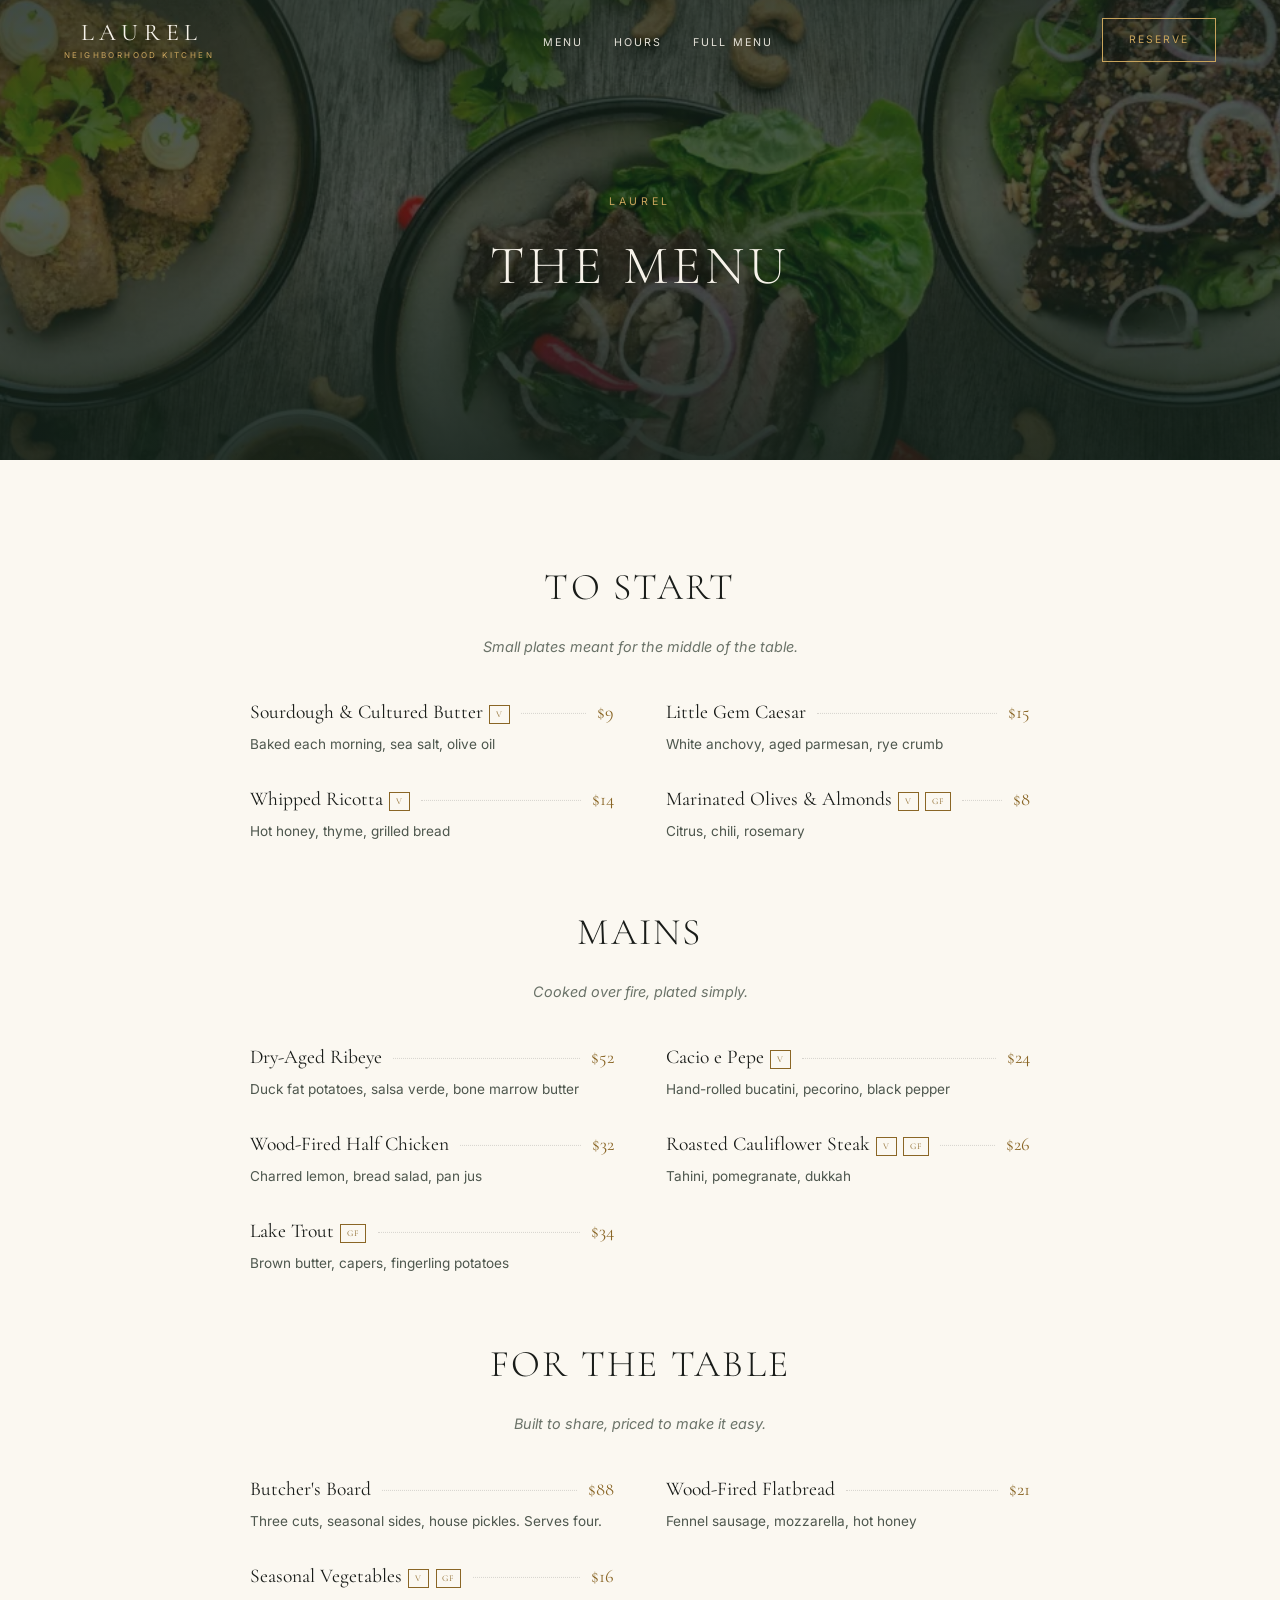
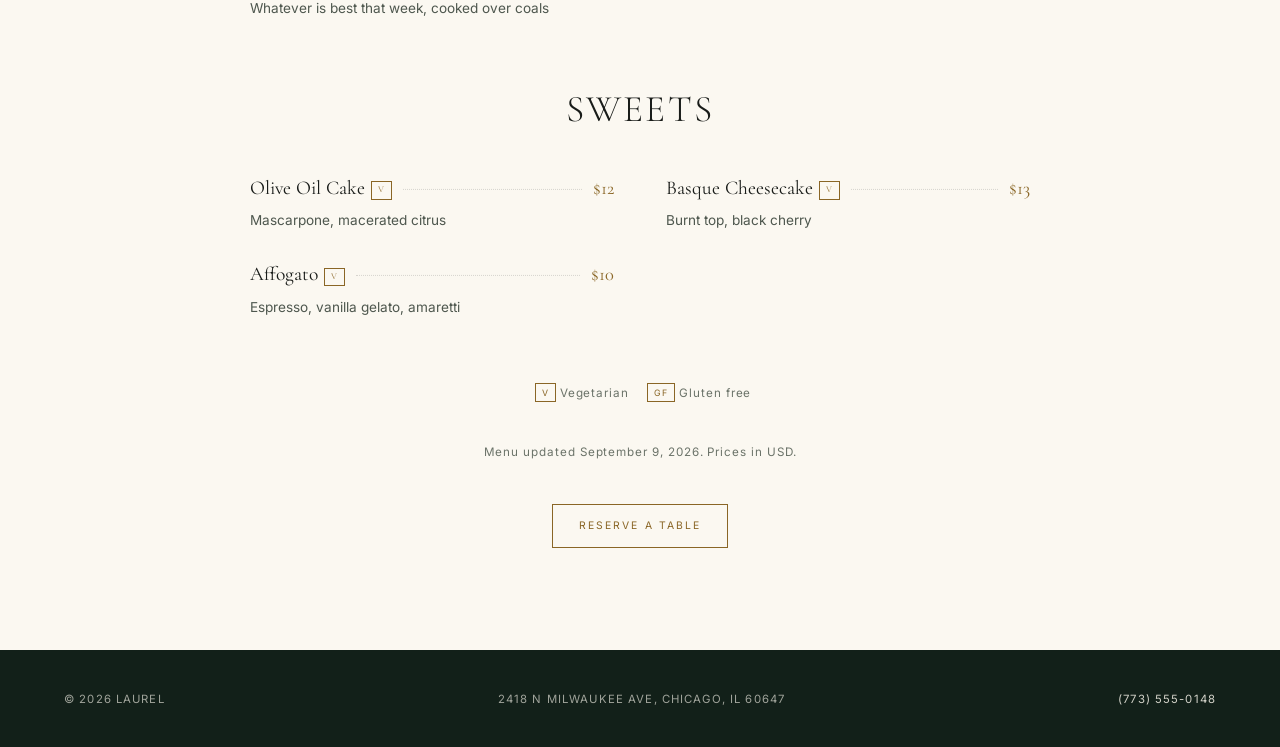
==== menu.html @ 7ed9a6ec "Laurel: restaurant site with an owner-editable menu The menu lives in data/menu.json. The owner edit" ====
<!DOCTYPE html>
<html lang="en">
<head>
<meta charset="utf-8">
<meta name="viewport" content="width=device-width,initial-scale=1">
<title>Menu | Laurel, Chicago</title>
<meta name="description" content="The current menu at Laurel, a neighborhood kitchen in Chicago.">
<link rel="preconnect" href="https://fonts.googleapis.com">
<link rel="preconnect" href="https://fonts.gstatic.com" crossorigin>
<link href="https://fonts.googleapis.com/css2?family=Cormorant+Garamond:wght@300;400;500&family=Inter:wght@300;400;500&display=swap" rel="stylesheet">
<link rel="stylesheet" href="assets/css/styles.css">
</head>
<body>
<a class="skip" href="#main">Skip to content</a>
<nav class="nav" id="nav" aria-label="Primary"><div class="shell">
  <a class="logo" href="index.html"><span class="m">Laurel</span><span class="s">Neighborhood Kitchen</span></a>
  <ul>
    <li><a href="index.html#menu">Menu</a></li>
    <li><a href="index.html#reserve">Hours</a></li>
    <li><a href="menu.html">Full menu</a></li>
  </ul>
  <a class="btn" href="tel:7735550148">Reserve</a>
</div></nav>

<header class="hero" style="min-height:min(52vh,460px)">
  <img src="assets/img/dish-plates.webp" alt="" width="1000" height="667">
  <div class="inner" style="padding-bottom:3.5rem">
    <p class="eyebrow">Laurel</p>
    <h1>The menu</h1>
  </div>
</header>

<main id="main" class="section">
  <div class="narrow">
    
    <section class="menu-section rv">
      <div class="mhead">
        <h2>To Start</h2>
        <p>Small plates meant for the middle of the table.</p>
      </div>
      <ul class="menu-list">
        <li>
          <div class="row"><span class="nm">Sourdough &amp; Cultured Butter<span class="tag">v</span></span><span class="dot"></span><span class="pr">$9</span></div>
          <p class="de">Baked each morning, sea salt, olive oil</p>
        </li>
        <li>
          <div class="row"><span class="nm">Little Gem Caesar</span><span class="dot"></span><span class="pr">$15</span></div>
          <p class="de">White anchovy, aged parmesan, rye crumb</p>
        </li>
        <li>
          <div class="row"><span class="nm">Whipped Ricotta<span class="tag">v</span></span><span class="dot"></span><span class="pr">$14</span></div>
          <p class="de">Hot honey, thyme, grilled bread</p>
        </li>
        <li>
          <div class="row"><span class="nm">Marinated Olives &amp; Almonds<span class="tag">v</span><span class="tag">gf</span></span><span class="dot"></span><span class="pr">$8</span></div>
          <p class="de">Citrus, chili, rosemary</p>
        </li>
      </ul>
    </section>
    <section class="menu-section rv">
      <div class="mhead">
        <h2>Mains</h2>
        <p>Cooked over fire, plated simply.</p>
      </div>
      <ul class="menu-list">
        <li>
          <div class="row"><span class="nm">Dry-Aged Ribeye</span><span class="dot"></span><span class="pr">$52</span></div>
          <p class="de">Duck fat potatoes, salsa verde, bone marrow butter</p>
        </li>
        <li>
          <div class="row"><span class="nm">Cacio e Pepe<span class="tag">v</span></span><span class="dot"></span><span class="pr">$24</span></div>
          <p class="de">Hand-rolled bucatini, pecorino, black pepper</p>
        </li>
        <li>
          <div class="row"><span class="nm">Wood-Fired Half Chicken</span><span class="dot"></span><span class="pr">$32</span></div>
          <p class="de">Charred lemon, bread salad, pan jus</p>
        </li>
        <li>
          <div class="row"><span class="nm">Roasted Cauliflower Steak<span class="tag">v</span><span class="tag">gf</span></span><span class="dot"></span><span class="pr">$26</span></div>
          <p class="de">Tahini, pomegranate, dukkah</p>
        </li>
        <li>
          <div class="row"><span class="nm">Lake Trout<span class="tag">gf</span></span><span class="dot"></span><span class="pr">$34</span></div>
          <p class="de">Brown butter, capers, fingerling potatoes</p>
        </li>
      </ul>
    </section>
    <section class="menu-section rv">
      <div class="mhead">
        <h2>For the Table</h2>
        <p>Built to share, priced to make it easy.</p>
      </div>
      <ul class="menu-list">
        <li>
          <div class="row"><span class="nm">Butcher's Board</span><span class="dot"></span><span class="pr">$88</span></div>
          <p class="de">Three cuts, seasonal sides, house pickles. Serves four.</p>
        </li>
        <li>
          <div class="row"><span class="nm">Wood-Fired Flatbread</span><span class="dot"></span><span class="pr">$21</span></div>
          <p class="de">Fennel sausage, mozzarella, hot honey</p>
        </li>
        <li>
          <div class="row"><span class="nm">Seasonal Vegetables<span class="tag">v</span><span class="tag">gf</span></span><span class="dot"></span><span class="pr">$16</span></div>
          <p class="de">Whatever is best that week, cooked over coals</p>
        </li>
      </ul>
    </section>
    <section class="menu-section rv">
      <div class="mhead">
        <h2>Sweets</h2>
        
      </div>
      <ul class="menu-list">
        <li>
          <div class="row"><span class="nm">Olive Oil Cake<span class="tag">v</span></span><span class="dot"></span><span class="pr">$12</span></div>
          <p class="de">Mascarpone, macerated citrus</p>
        </li>
        <li>
          <div class="row"><span class="nm">Basque Cheesecake<span class="tag">v</span></span><span class="dot"></span><span class="pr">$13</span></div>
          <p class="de">Burnt top, black cherry</p>
        </li>
        <li>
          <div class="row"><span class="nm">Affogato<span class="tag">v</span></span><span class="dot"></span><span class="pr">$10</span></div>
          <p class="de">Espresso, vanilla gelato, amaretti</p>
        </li>
      </ul>
    </section>
    <p class="legend rv"><span class="tag">v</span> Vegetarian &nbsp; <span class="tag">gf</span> Gluten free</p>
    <p class="legend rv" style="margin-top:2.4rem">Menu updated September 9, 2026. Prices in USD.</p>
    <div class="center" style="margin-top:2.6rem">
      <a class="btn onlight rv" href="index.html#reserve">Reserve a table</a>
    </div>
  </div>
</main>
<footer><div class="shell">
  <span>&copy; 2026 Laurel</span>
  <span>2418 N Milwaukee Ave, Chicago, IL 60647</span>
  <span><a href="tel:7735550148">(773) 555-0148</a></span>
</div></footer>
<script>
var nav=document.getElementById('nav');
addEventListener('scroll',function(){nav.classList.toggle('solid',scrollY>40)},{passive:true});
nav.classList.toggle('solid',scrollY>40);
if('IntersectionObserver' in window && !matchMedia('(prefers-reduced-motion: reduce)').matches){
  var io=new IntersectionObserver(function(es){es.forEach(function(e){
    if(e.isIntersecting){e.target.classList.add('in');io.unobserve(e.target)}})},
    {rootMargin:'0px 0px -8% 0px',threshold:.05});
  document.querySelectorAll('.rv').forEach(function(el){io.observe(el)});
}else{document.querySelectorAll('.rv').forEach(function(el){el.classList.add('in')})}
</script>
</body>
</html>
---- assets/css/styles.css ----
/* ============================================================
   Laurel — neighborhood kitchen
   ============================================================ */
:root{
  --forest:#1C3529;--forest-2:#274536;--forest-deep:#122019;
  --cream:#F7F3EA;--cream-2:#FFFDF8;--paper:#FBF8F1;
  --ink:#191C19;--soft:#4E574E;--faint:#6B7369;
  --brass:#8A6626;--brass-lt:#C9A45C;
  --line:rgba(25,28,25,.16);--line-lt:rgba(247,243,234,.22);
  --f-d:'Cormorant Garamond',Georgia,serif;
  --f-b:'Inter',-apple-system,BlinkMacSystemFont,'Segoe UI',sans-serif;
  --shell:min(1180px,90vw);--narrow:min(780px,90vw);--e:cubic-bezier(.22,.61,.36,1);
}
*,*::before,*::after{box-sizing:border-box}
html{scroll-behavior:smooth;-webkit-text-size-adjust:100%}
@media (prefers-reduced-motion:reduce){html{scroll-behavior:auto}
  *,*::before,*::after{animation:none!important;transition:none!important}}
body{margin:0;background:var(--paper);color:var(--ink);font-family:var(--f-b);
  font-size:clamp(.95rem,.92rem + .15vw,1.02rem);line-height:1.78;-webkit-font-smoothing:antialiased;overflow-x:hidden}
img{max-width:100%;display:block}
a{color:inherit;text-decoration:none}
:focus-visible{outline:2.5px solid var(--brass);outline-offset:3px;border-radius:2px}
.shell{width:var(--shell);margin-inline:auto}
.narrow{width:var(--narrow);margin-inline:auto}
.skip{position:absolute;left:-9999px}
.skip:focus{left:1rem;top:1rem;z-index:400;background:var(--forest);color:var(--cream);padding:.7rem 1.1rem}
.eyebrow{font-size:.66rem;letter-spacing:.34em;text-transform:uppercase;color:var(--brass);margin:0 0 1.2rem}

/* ---------- nav ---------- */
.nav{position:fixed;top:0;left:0;right:0;z-index:200;padding:1.15rem 0;
  transition:background .45s var(--e),padding .45s var(--e),box-shadow .45s}
.nav .shell{display:flex;align-items:center;justify-content:space-between;gap:1rem}
.nav.solid{background:var(--forest);box-shadow:0 1px 0 var(--line-lt);padding:.7rem 0}
.logo{display:flex;flex-direction:column;align-items:center;line-height:1;color:var(--cream)}
.logo .m{font-family:var(--f-d);font-size:1.5rem;letter-spacing:.24em;text-transform:uppercase;padding-left:.24em}
.logo .s{font-size:.5rem;letter-spacing:.3em;text-transform:uppercase;color:var(--brass-lt);margin-top:.34rem}
.nav ul{display:flex;gap:1.9rem;list-style:none;margin:0;padding:0;align-items:center}
.nav ul a{font-size:.67rem;letter-spacing:.2em;text-transform:uppercase;color:var(--cream);opacity:.9;position:relative;padding-bottom:3px}
.nav ul a::after{content:'';position:absolute;left:0;bottom:0;width:100%;height:1px;background:var(--brass-lt);
  transform:scaleX(0);transform-origin:right;transition:transform .45s var(--e)}
.nav ul a:hover{opacity:1}
.nav ul a:hover::after{transform:scaleX(1);transform-origin:left}
.btn{display:inline-block;padding:.72rem 1.6rem;font-family:var(--f-b);font-size:.65rem;letter-spacing:.2em;
  text-transform:uppercase;border:1px solid var(--brass-lt);color:var(--brass-lt);transition:all .35s var(--e)}
.btn:hover{background:var(--brass-lt);color:var(--forest-deep)}
.btn.fill{background:var(--brass-lt);color:var(--forest-deep)}
.btn.fill:hover{background:var(--cream);border-color:var(--cream)}
.btn.onlight{border-color:var(--brass);color:var(--brass)}
.btn.onlight:hover{background:var(--brass);color:var(--cream-2)}

/* ---------- hero ---------- */
.hero{position:relative;min-height:min(94vh,880px);display:grid;place-items:center;text-align:center;
  color:var(--cream);overflow:hidden;background:var(--forest-deep)}
.hero>img{position:absolute;inset:0;width:100%;height:100%;object-fit:cover;
  transform:scale(1.06);animation:drift 28s ease-in-out infinite alternate}
@keyframes drift{to{transform:scale(1.14)}}
.hero::after{content:'';position:absolute;inset:0;
  background:linear-gradient(180deg,rgba(18,32,25,.78),rgba(18,32,25,.68) 45%,rgba(18,32,25,.9))}
.hero .inner{position:relative;z-index:2;padding:8rem 1.5rem 5rem;max-width:900px;
  text-shadow:0 1px 18px rgba(10,18,14,.5)}
.hero .eyebrow{color:var(--brass-lt)}
.hero h1{font-family:var(--f-d);font-weight:300;letter-spacing:.075em;text-transform:uppercase;
  font-size:clamp(1.85rem,4.4vw,3.4rem);line-height:1.32;margin:0 0 2.3rem}
.scroll-cue{position:absolute;bottom:2rem;left:50%;transform:translateX(-50%);z-index:2;
  font-size:.56rem;letter-spacing:.3em;text-transform:uppercase;color:var(--cream);opacity:.7}
.scroll-cue::after{content:'';display:block;width:1px;height:34px;background:var(--brass-lt);margin:.6rem auto 0;
  transform-origin:top;animation:cue 2.4s ease-in-out infinite}
@keyframes cue{0%,100%{transform:scaleY(.3);opacity:.35}50%{transform:scaleY(1);opacity:1}}

/* ---------- sections ---------- */
.section{padding:clamp(3.6rem,8vw,6.5rem) 0}
.section.tight{padding:clamp(2.6rem,5vw,4.2rem) 0}
.forest{background:var(--forest);color:var(--cream)}
.forest .eyebrow{color:var(--brass-lt)}
.forest h2,.forest h3,.forest .nm{color:var(--cream)}
.forest p,.forest .de{color:rgba(247,243,234,.8)}
.forest .pr{color:var(--brass-lt)}
h2{font-family:var(--f-d);font-weight:300;letter-spacing:.06em;text-transform:uppercase;
  font-size:clamp(1.5rem,3.3vw,2.35rem);line-height:1.36;margin:0 0 1.3rem}
h3{font-family:var(--f-d);font-weight:400;letter-spacing:.03em;font-size:1.4rem;margin:0 0 .6rem}
.lede{color:var(--soft);font-size:1.01rem}
.center{text-align:center}
.center .lede{margin-inline:auto}

/* ---------- split ---------- */
.split{display:grid;gap:clamp(2rem,5vw,4rem);grid-template-columns:1fr;align-items:center}
@media(min-width:900px){.split{grid-template-columns:1fr 1fr}.split.flip .txt{order:2}}
.split .im{overflow:hidden;aspect-ratio:4/3.4}
.split .im img{width:100%;height:100%;object-fit:cover;transition:transform 1.4s var(--e)}
.split .im:hover img{transform:scale(1.05)}
.split .txt p{color:var(--soft);margin:0 0 1.6rem;max-width:52ch}
.forest .split .txt p{color:rgba(247,243,234,.8)}

/* ---------- dishes ---------- */
.dishes{display:grid;gap:clamp(1.3rem,2.6vw,2rem);grid-template-columns:repeat(auto-fit,minmax(235px,1fr))}
.dish .im{overflow:hidden;margin-bottom:1rem;background:var(--cream);aspect-ratio:1/1}
.dish .im img{width:100%;height:100%;object-fit:cover;transition:transform 1.3s var(--e)}
.dish:hover .im img{transform:scale(1.06)}
.row{display:flex;align-items:baseline;gap:.7rem}
.dish .row h3{font-size:1.15rem;margin:0;flex:none;max-width:76%}
.dot{flex:1;border-bottom:1px dotted var(--line);transform:translateY(-.25em)}
.forest .dot{border-bottom-color:var(--line-lt)}
.pr{font-family:var(--f-d);font-size:1.15rem;color:var(--brass);flex:none}
.dish p{margin:.35rem 0 0;font-size:.85rem;color:var(--soft)}

/* ---------- menu ---------- */
.menu-section{margin-bottom:clamp(2.8rem,5vw,4.2rem)}
.menu-section .mhead{text-align:center;margin-bottom:2.2rem}
.menu-section .mhead p{color:var(--faint);font-size:.9rem;margin:.4rem 0 0;font-style:italic}
.menu-list{list-style:none;margin:0;padding:0;display:grid;gap:1.5rem}
@media(min-width:820px){.menu-list{grid-template-columns:1fr 1fr;gap:1.6rem 3.2rem}}
.menu-list li{display:grid;gap:.15rem}
.nm{font-family:var(--f-d);font-size:1.22rem;font-weight:400}
.de{font-size:.85rem;color:var(--soft);margin:0}
.tag{display:inline-block;font-size:.55rem;letter-spacing:.14em;text-transform:uppercase;color:var(--brass);
  border:1px solid currentColor;padding:.04rem .36rem;margin-left:.4rem;vertical-align:.14em}
.forest .tag{color:var(--brass-lt)}
.legend{text-align:center;font-size:.73rem;color:var(--faint);letter-spacing:.08em}

/* ---------- gallery ---------- */
.gallery{display:grid;gap:.5rem;grid-template-columns:repeat(auto-fit,minmax(215px,1fr))}
.gallery a{overflow:hidden;display:block;background:var(--forest-deep);aspect-ratio:1/1}
.gallery img{width:100%;height:100%;object-fit:cover;transition:transform 1.3s var(--e)}
.gallery a:hover img{transform:scale(1.07)}

/* ---------- info ---------- */
.info{display:grid;gap:clamp(1.8rem,4vw,3rem);grid-template-columns:repeat(auto-fit,minmax(235px,1fr))}
.info h3{font-size:1rem;letter-spacing:.18em;text-transform:uppercase;font-family:var(--f-b);
  font-weight:500;margin-bottom:.9rem;color:var(--brass-lt)}
.info p,.info li{color:rgba(247,243,234,.82);margin:0 0 .35rem;font-size:.89rem}
.info ul{list-style:none;margin:0;padding:0}
.hrs{display:flex;justify-content:space-between;gap:1rem;border-bottom:1px solid var(--line-lt);padding:.45rem 0}
.hrs span:last-child{color:var(--brass-lt);white-space:nowrap}

footer{background:var(--forest-deep);color:rgba(247,243,234,.62);padding:2.4rem 0;font-size:.71rem;letter-spacing:.1em}
footer .shell{display:flex;justify-content:space-between;gap:1rem;flex-wrap:wrap;text-transform:uppercase}
footer a{color:rgba(247,243,234,.84)}
footer a:hover{color:var(--brass-lt)}

/* ---------- movement ---------- */
.rv{opacity:0;transform:translateY(26px);transition:opacity 1s var(--e),transform 1s var(--e)}
.rv.in{opacity:1;transform:none}
.dishes .rv.in,.gallery .rv.in{transition-delay:calc(var(--i,0)*100ms)}
@media (prefers-reduced-motion:reduce){.rv{opacity:1;transform:none}.hero>img{animation:none}.scroll-cue::after{animation:none}}

@media(max-width:820px){
  /* Menu and hours are the whole point on a phone, so wrap them rather than hide them */
  .nav .shell{flex-wrap:wrap;justify-content:space-between;row-gap:.55rem}
  .nav nav{order:3;width:100%}
  .nav{padding:.6rem 0}
  .nav ul{gap:1.4rem;justify-content:center;width:100%;
    border-top:1px solid var(--line-lt);padding-top:.4rem}
  .nav ul a{font-size:.6rem;letter-spacing:.15em;padding-bottom:2px}
  .nav.solid{padding:.5rem 0}
  .logo .m{font-size:1.14rem;letter-spacing:.2em}
  .logo .s{font-size:.44rem;margin-top:.24rem}
  .btn{padding:.6rem 1.15rem;font-size:.6rem;letter-spacing:.16em}
  .hero .inner{padding-top:8.5rem}
}
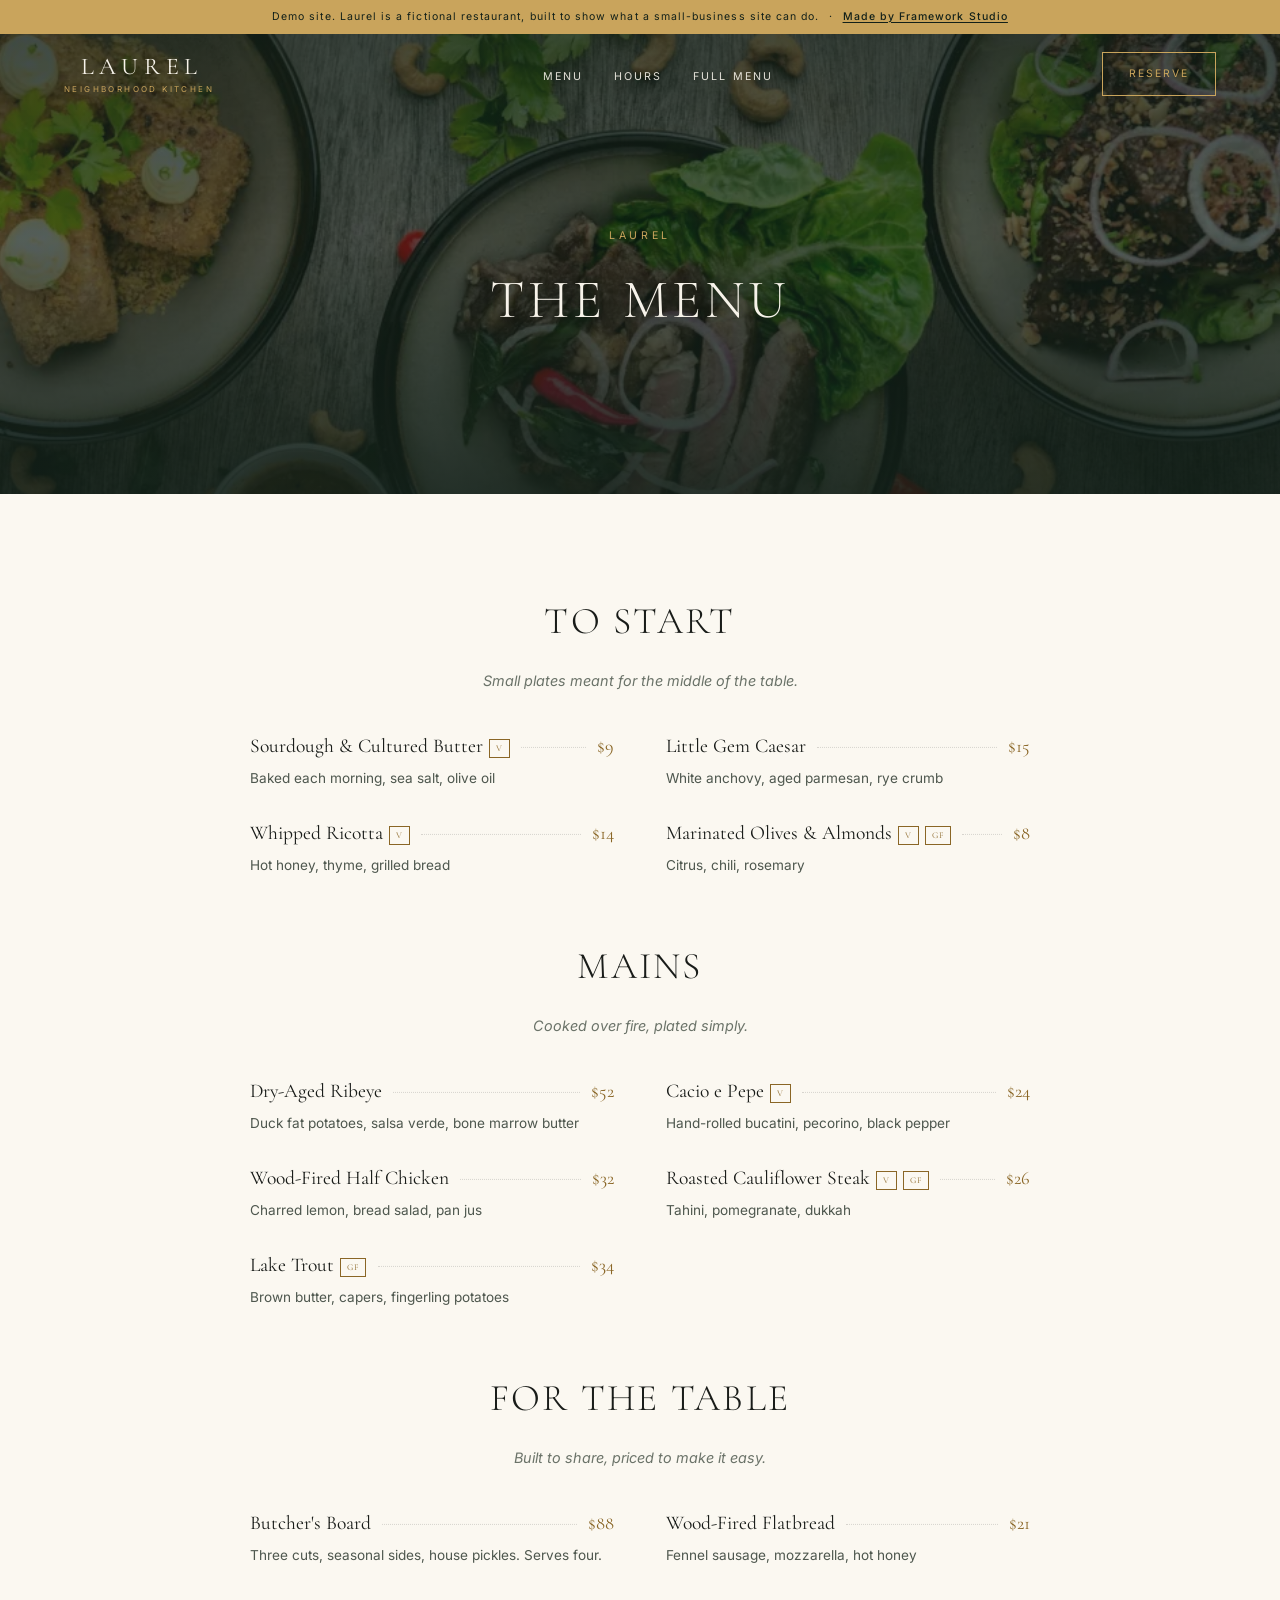
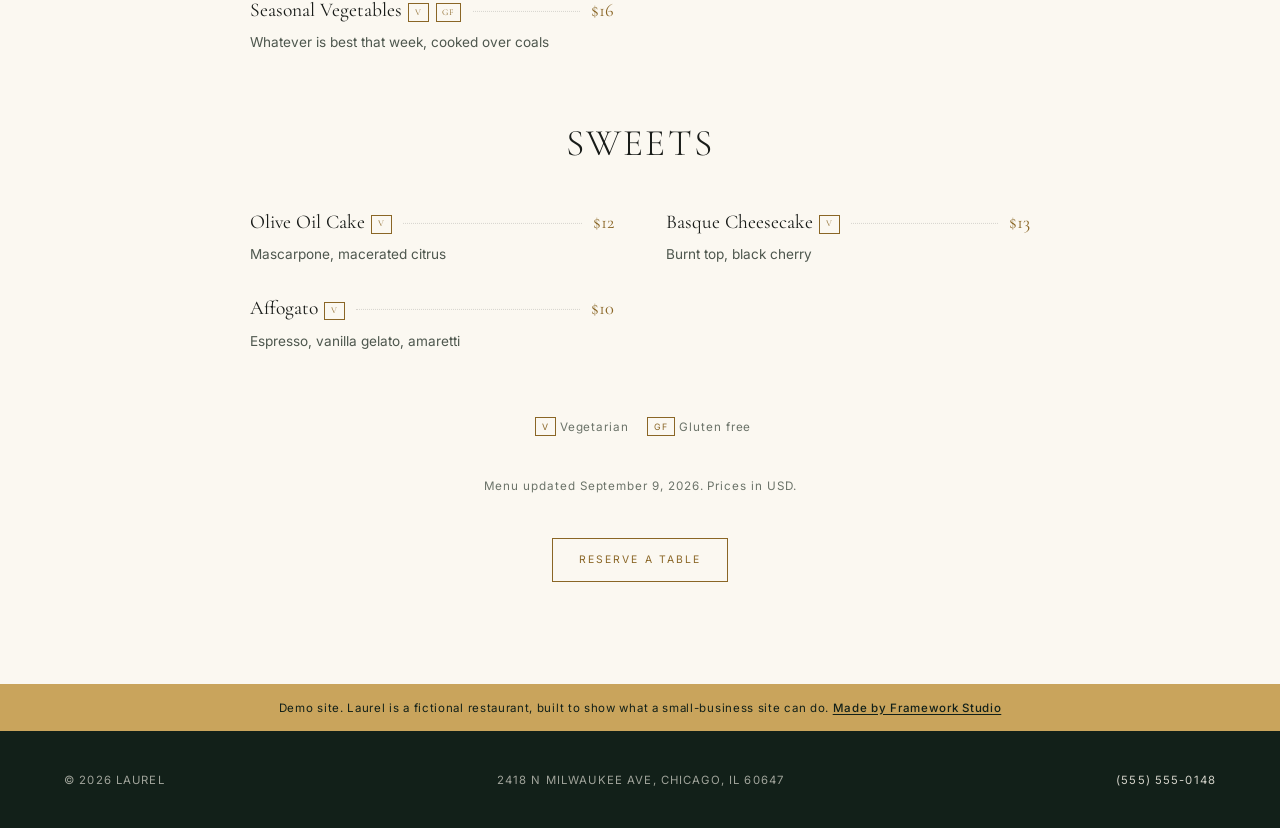
==== commit 61125d95: "Add a demo notice and swap the placeholder contact details - data/site.json gains a demo block: a no" ====
--- a/menu.html
+++ b/menu.html
@@ -12,6 +12,10 @@
 </head>
 <body>
 <a class="skip" href="#main">Skip to content</a>
+<div class="demo-bar" role="note">
+  <p>Demo site. Laurel is a fictional restaurant, built to show what a small-business site can do.</p><span class="sep">&middot;</span>
+  <a href="https://tahvia127.github.io/framework-studio/" target="_blank" rel="noopener noreferrer">Made by Framework Studio</a>
+</div>
 <nav class="nav" id="nav" aria-label="Primary"><div class="shell">
   <a class="logo" href="index.html"><span class="m">Laurel</span><span class="s">Neighborhood Kitchen</span></a>
   <ul>
@@ -19,7 +23,7 @@
     <li><a href="index.html#reserve">Hours</a></li>
     <li><a href="menu.html">Full menu</a></li>
   </ul>
-  <a class="btn" href="tel:7735550148">Reserve</a>
+  <a class="btn" href="tel:5555550148">Reserve</a>
 </div></nav>
 
 <header class="hero" style="min-height:min(52vh,460px)">
@@ -132,10 +136,13 @@
     </div>
   </div>
 </main>
+<div class="demo-foot">
+  Demo site. Laurel is a fictional restaurant, built to show what a small-business site can do. <a href="https://tahvia127.github.io/framework-studio/" target="_blank" rel="noopener noreferrer">Made by Framework Studio</a>
+</div>
 <footer><div class="shell">
   <span>&copy; 2026 Laurel</span>
   <span>2418 N Milwaukee Ave, Chicago, IL 60647</span>
-  <span><a href="tel:7735550148">(773) 555-0148</a></span>
+  <span><a href="tel:5555550148">(555) 555-0148</a></span>
 </div></footer>
 <script>
 var nav=document.getElementById('nav');
--- a/assets/css/styles.css
+++ b/assets/css/styles.css
@@ -10,6 +10,7 @@
   --f-d:'Cormorant Garamond',Georgia,serif;
   --f-b:'Inter',-apple-system,BlinkMacSystemFont,'Segoe UI',sans-serif;
   --shell:min(1180px,90vw);--narrow:min(780px,90vw);--e:cubic-bezier(.22,.61,.36,1);
+  --bar:34px;
 }
 *,*::before,*::after{box-sizing:border-box}
 html{scroll-behavior:smooth;-webkit-text-size-adjust:100%}
@@ -27,7 +28,7 @@
 .eyebrow{font-size:.66rem;letter-spacing:.34em;text-transform:uppercase;color:var(--brass);margin:0 0 1.2rem}
 
 /* ---------- nav ---------- */
-.nav{position:fixed;top:0;left:0;right:0;z-index:200;padding:1.15rem 0;
+.nav{position:fixed;top:var(--bar);left:0;right:0;z-index:200;padding:1.15rem 0;
   transition:background .45s var(--e),padding .45s var(--e),box-shadow .45s}
 .nav .shell{display:flex;align-items:center;justify-content:space-between;gap:1rem}
 .nav.solid{background:var(--forest);box-shadow:0 1px 0 var(--line-lt);padding:.7rem 0}
@@ -47,6 +48,19 @@
 .btn.fill:hover{background:var(--cream);border-color:var(--cream)}
 .btn.onlight{border-color:var(--brass);color:var(--brass)}
 .btn.onlight:hover{background:var(--brass);color:var(--cream-2)}
+
+/* ---------- demo notice ---------- */
+.demo-bar{position:fixed;top:0;left:0;right:0;z-index:250;height:var(--bar);
+  display:flex;align-items:center;justify-content:center;gap:.6rem;
+  background:var(--brass-lt);color:var(--forest-deep);
+  font-size:.66rem;letter-spacing:.1em;padding:0 1rem;text-align:center}
+.demo-bar p{margin:0;overflow:hidden;text-overflow:ellipsis;white-space:nowrap}
+.demo-bar a{text-decoration:underline;text-underline-offset:2px;white-space:nowrap;font-weight:500}
+.demo-bar a:hover{color:var(--forest)}
+.hero{margin-top:var(--bar)}
+.demo-foot{background:var(--brass-lt);color:var(--forest-deep);text-align:center;
+  padding:.9rem 1rem;font-size:.72rem;letter-spacing:.06em;line-height:1.6}
+.demo-foot a{text-decoration:underline;text-underline-offset:2px;font-weight:500}
 
 /* ---------- hero ---------- */
 .hero{position:relative;min-height:min(94vh,880px);display:grid;place-items:center;text-align:center;
@@ -143,6 +157,12 @@
 .dishes .rv.in,.gallery .rv.in{transition-delay:calc(var(--i,0)*100ms)}
 @media (prefers-reduced-motion:reduce){.rv{opacity:1;transform:none}.hero>img{animation:none}.scroll-cue::after{animation:none}}
 
+@media(max-width:640px){
+  :root{--bar:30px}
+  .demo-bar{font-size:.58rem;letter-spacing:.05em}
+  .demo-bar .sep{display:none}
+  .demo-bar a{display:none}
+}
 @media(max-width:820px){
   /* Menu and hours are the whole point on a phone, so wrap them rather than hide them */
   .nav .shell{flex-wrap:wrap;justify-content:space-between;row-gap:.55rem}
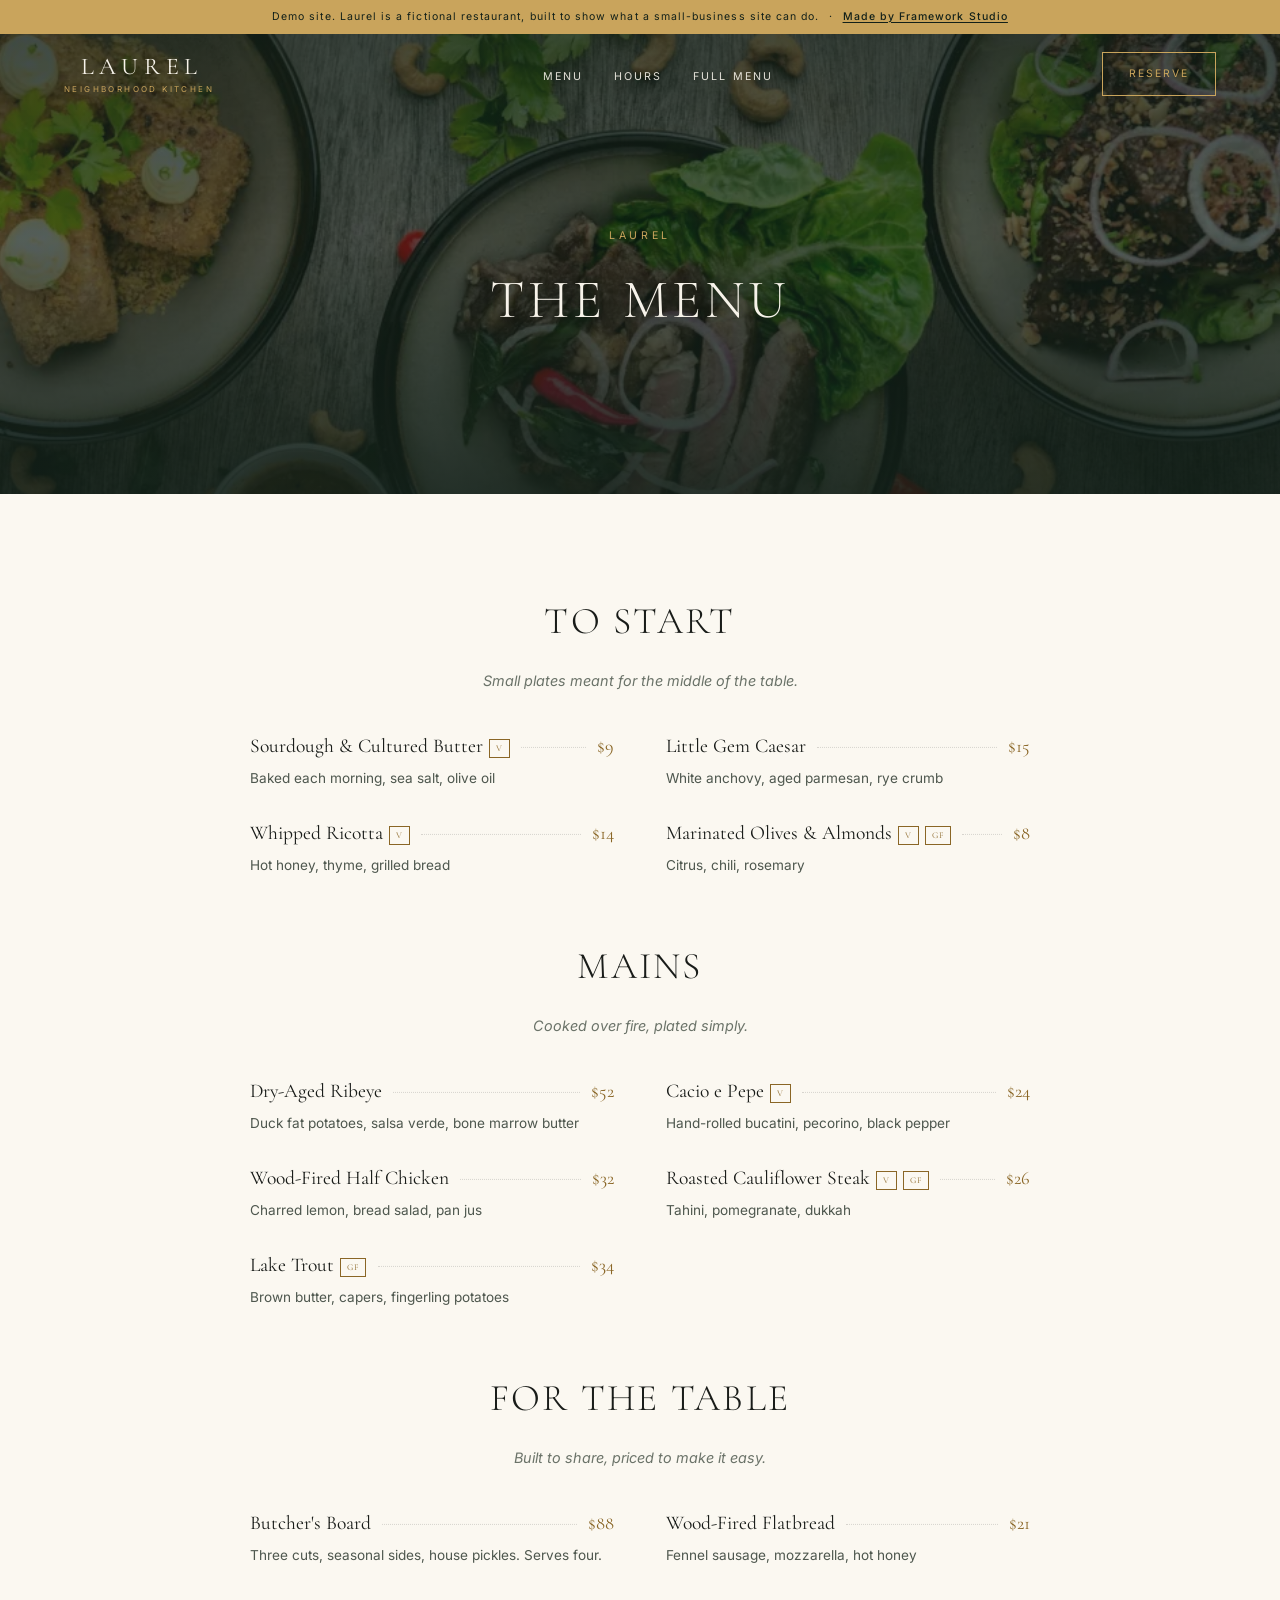
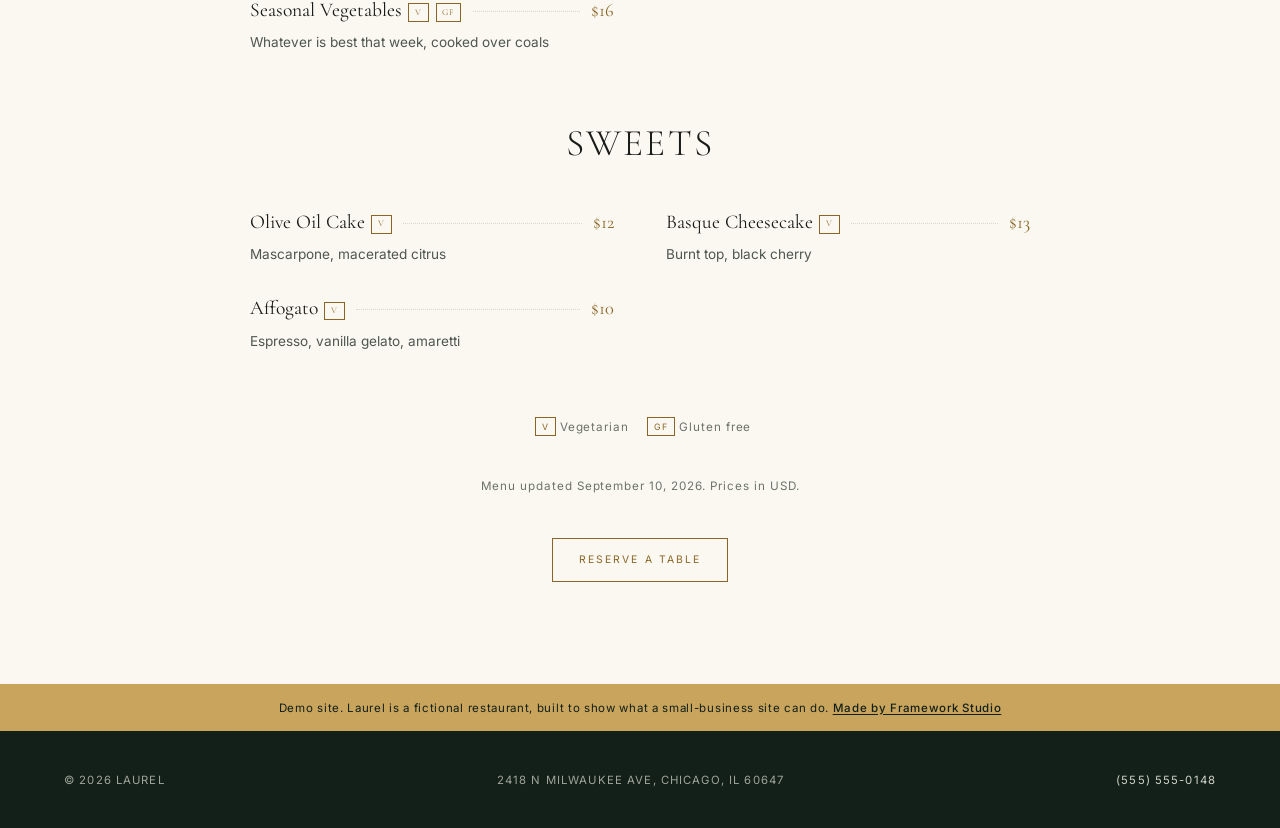
==== commit 6401190c: "Rebuild pages from menu data" ====
--- a/menu.html
+++ b/menu.html
@@ -130,7 +130,7 @@
       </ul>
     </section>
     <p class="legend rv"><span class="tag">v</span> Vegetarian &nbsp; <span class="tag">gf</span> Gluten free</p>
-    <p class="legend rv" style="margin-top:2.4rem">Menu updated September 9, 2026. Prices in USD.</p>
+    <p class="legend rv" style="margin-top:2.4rem">Menu updated September 10, 2026. Prices in USD.</p>
     <div class="center" style="margin-top:2.6rem">
       <a class="btn onlight rv" href="index.html#reserve">Reserve a table</a>
     </div>
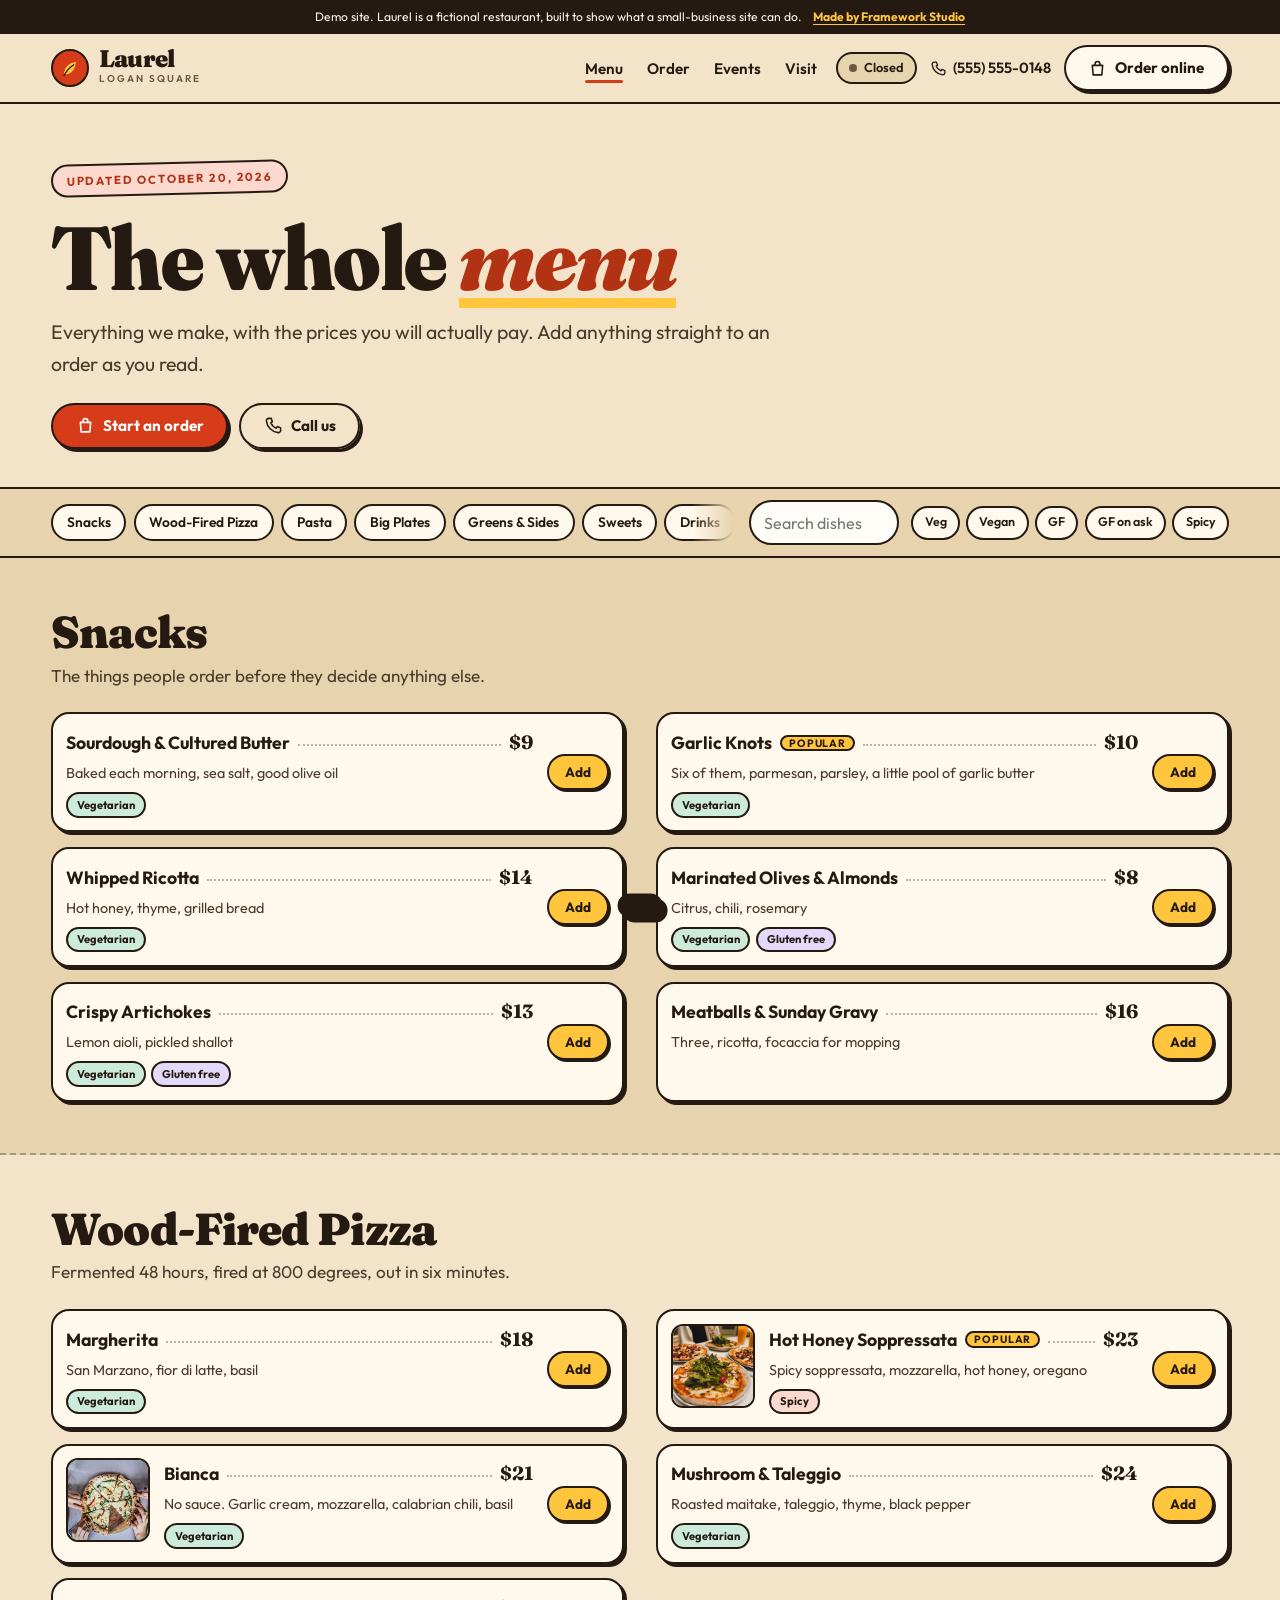
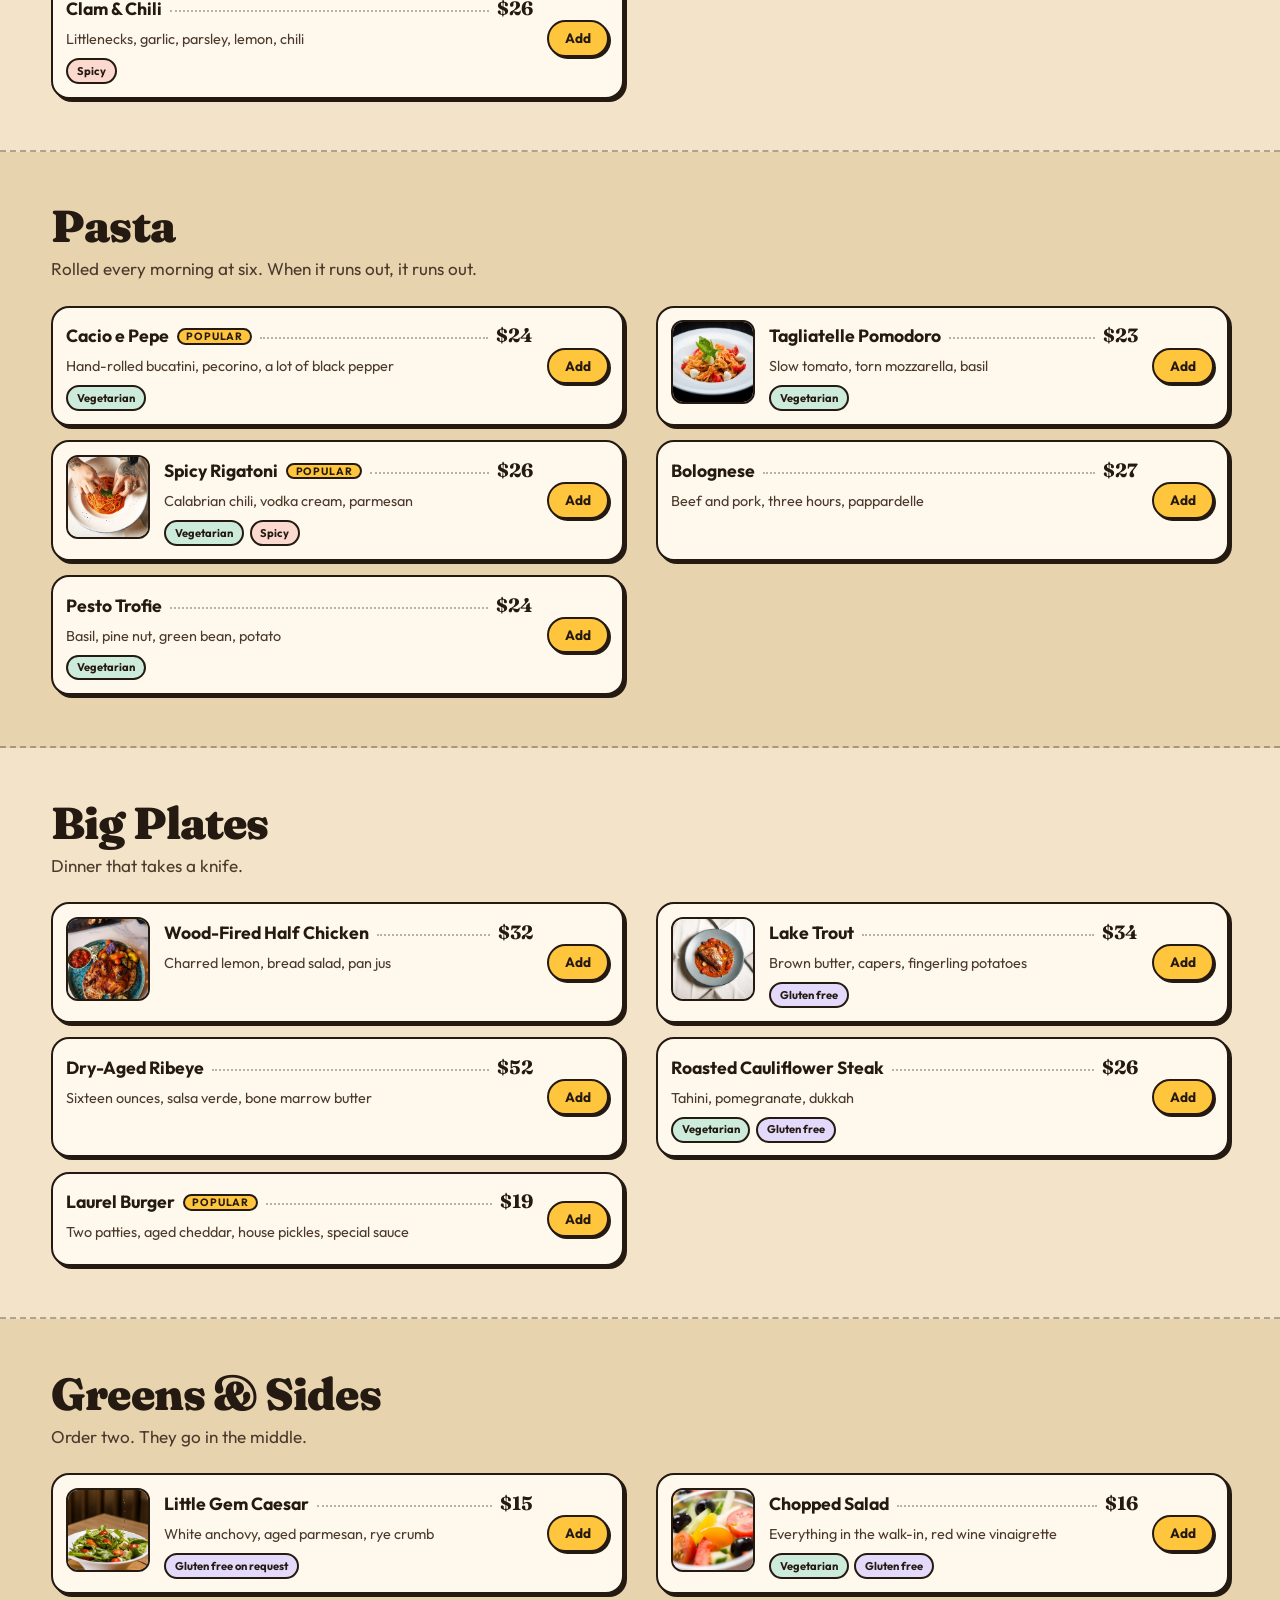
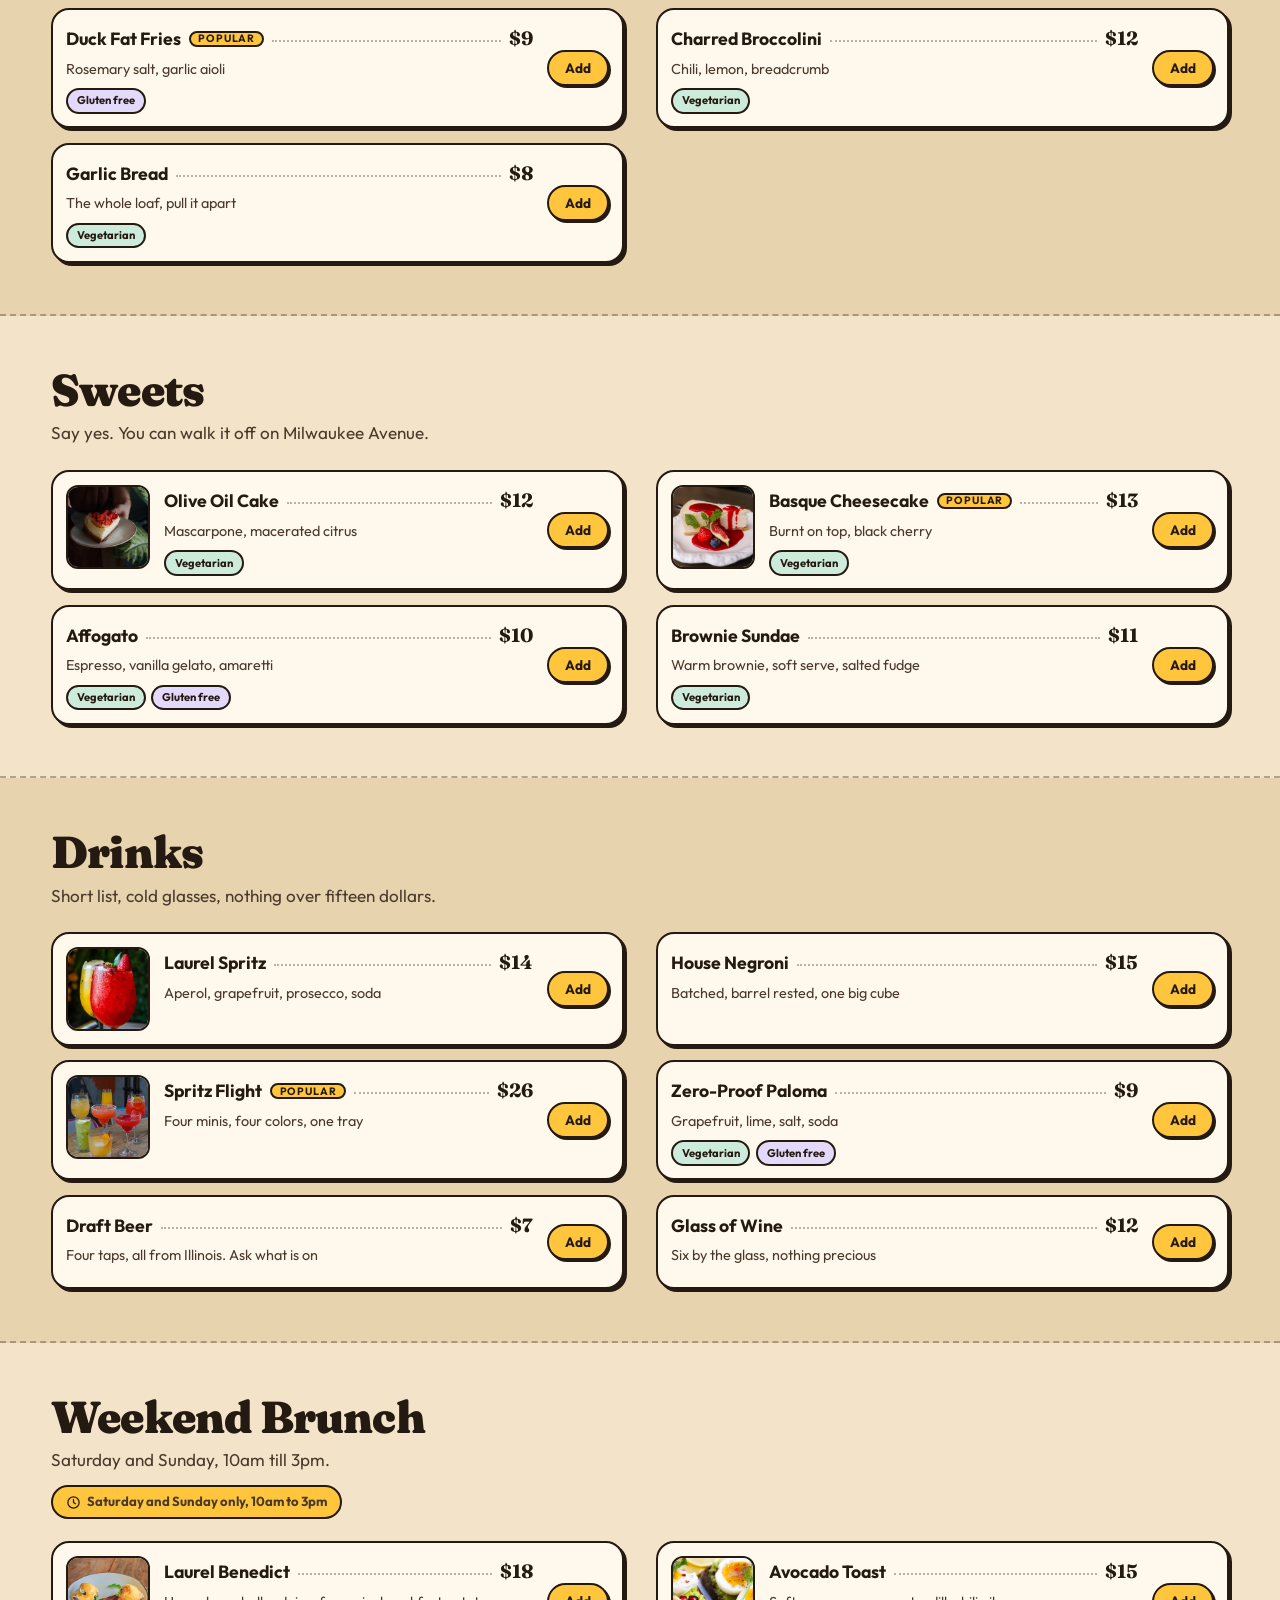
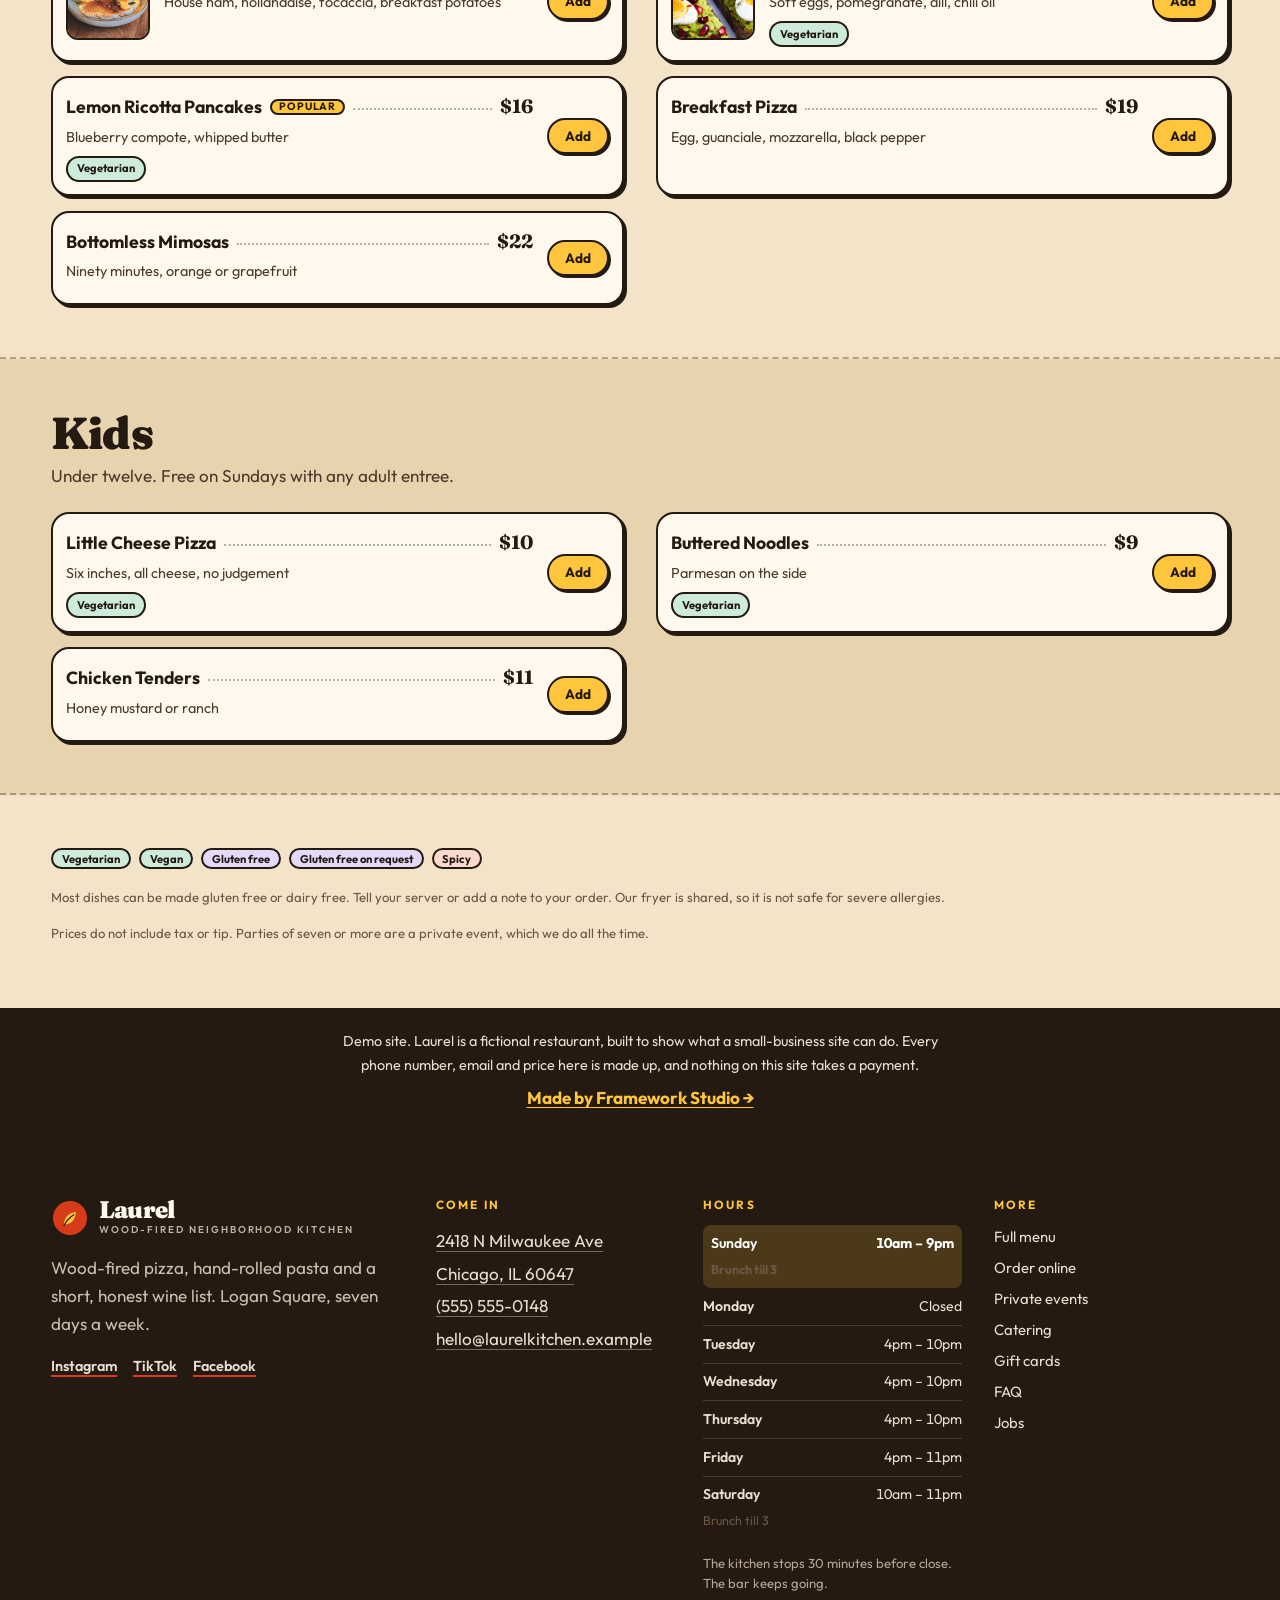
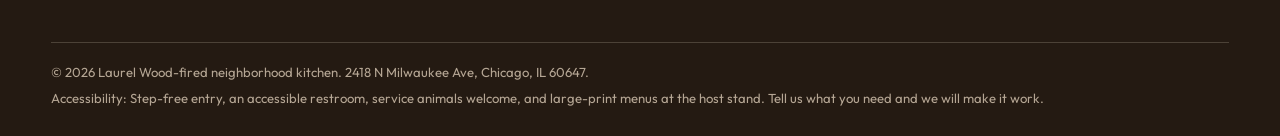
==== commit 7e5848aa: "Rebuild Laurel: brighter sand-and-tomato design, online ordering, events and catering Four pages ins" ====
--- a/menu.html
+++ b/menu.html
@@ -3,157 +3,805 @@
 <head>
 <meta charset="utf-8">
 <meta name="viewport" content="width=device-width,initial-scale=1">
-<title>Menu | Laurel, Chicago</title>
-<meta name="description" content="The current menu at Laurel, a neighborhood kitchen in Chicago.">
+<title>Menu | Laurel, Logan Square</title>
+<meta name="description" content="The full Laurel menu: wood-fired pizza, hand-rolled pasta, big plates, sides, sweets, drinks and weekend brunch. Prices match what you pay at checkout.">
+<link rel="canonical" href="https://tahvia127.github.io/laurel-kitchen/menu.html">
+<meta property="og:type" content="restaurant">
+<meta property="og:title" content="Menu | Laurel, Logan Square">
+<meta property="og:description" content="The full Laurel menu: wood-fired pizza, hand-rolled pasta, big plates, sides, sweets, drinks and weekend brunch. Prices match what you pay at checkout.">
+<meta property="og:image" content="assets/img/hero.webp">
+<meta name="theme-color" content="#F3E3C8">
+<link rel="icon" href="data:image/svg+xml,%3Csvg xmlns='http://www.w3.org/2000/svg' viewBox='0 0 64 64'%3E%3Crect width='64' height='64' rx='16' fill='%23E04A26'/%3E%3Cpath d='M20 44c0-14 8-24 24-26-2 18-10 26-24 26Z' fill='%23FFD166'/%3E%3Cpath d='M20 46c4-8 10-14 18-18' stroke='%23E04A26' stroke-width='3' fill='none' stroke-linecap='round'/%3E%3C/svg%3E">
 <link rel="preconnect" href="https://fonts.googleapis.com">
 <link rel="preconnect" href="https://fonts.gstatic.com" crossorigin>
-<link href="https://fonts.googleapis.com/css2?family=Cormorant+Garamond:wght@300;400;500&family=Inter:wght@300;400;500&display=swap" rel="stylesheet">
+<link href="https://fonts.googleapis.com/css2?family=Fraunces:ital,opsz,wght@0,9..144,600;0,9..144,700;0,9..144,900;1,9..144,700&family=Outfit:wght@400;500;600;700&family=Caveat:wght@600&display=swap" rel="stylesheet">
 <link rel="stylesheet" href="assets/css/styles.css">
+
+<script type="application/ld+json">{"@context":"https://schema.org","@type":"Restaurant","name":"Laurel","description":"Wood-fired pizza, hand-rolled pasta and cold drinks in Logan Square. Order pickup or delivery, book a table, or plan a private event at Laurel.","image":"assets/img/hero.webp","servesCuisine":["Italian","Pizza","American"],"priceRange":"$$","telephone":"(555) 555-0148","email":"hello@laurelkitchen.example","address":{"@type":"PostalAddress","streetAddress":"2418 N Milwaukee Ave","addressLocality":"Chicago","addressRegion":"IL","postalCode":"60647","addressCountry":"US"},"geo":{"@type":"GeoCoordinates","latitude":41.9285,"longitude":-87.7042},"openingHoursSpecification":[{"@type":"OpeningHoursSpecification","dayOfWeek":"https://schema.org/Sunday","opens":"10:00","closes":"21:00"},{"@type":"OpeningHoursSpecification","dayOfWeek":"https://schema.org/Tuesday","opens":"16:00","closes":"22:00"},{"@type":"OpeningHoursSpecification","dayOfWeek":"https://schema.org/Wednesday","opens":"16:00","closes":"22:00"},{"@type":"OpeningHoursSpecification","dayOfWeek":"https://schema.org/Thursday","opens":"16:00","closes":"22:00"},{"@type":"OpeningHoursSpecification","dayOfWeek":"https://schema.org/Friday","opens":"16:00","closes":"23:00"},{"@type":"OpeningHoursSpecification","dayOfWeek":"https://schema.org/Saturday","opens":"10:00","closes":"23:00"}],"acceptsReservations":true,"hasMenu":{"@type":"Menu","name":"Laurel menu","hasMenuSection":[{"@type":"MenuSection","name":"Snacks","description":"The things people order before they decide anything else.","hasMenuItem":[{"@type":"MenuItem","name":"Sourdough & Cultured Butter","description":"Baked each morning, sea salt, good olive oil","offers":{"@type":"Offer","price":"9.00","priceCurrency":"USD"}},{"@type":"MenuItem","name":"Garlic Knots","description":"Six of them, parmesan, parsley, a little pool of garlic butter","offers":{"@type":"Offer","price":"10.00","priceCurrency":"USD"}},{"@type":"MenuItem","name":"Whipped Ricotta","description":"Hot honey, thyme, grilled bread","offers":{"@type":"Offer","price":"14.00","priceCurrency":"USD"}},{"@type":"MenuItem","name":"Marinated Olives & Almonds","description":"Citrus, chili, rosemary","offers":{"@type":"Offer","price":"8.00","priceCurrency":"USD"}},{"@type":"MenuItem","name":"Crispy Artichokes","description":"Lemon aioli, pickled shallot","offers":{"@type":"Offer","price":"13.00","priceCurrency":"USD"}},{"@type":"MenuItem","name":"Meatballs & Sunday Gravy","description":"Three, ricotta, focaccia for mopping","offers":{"@type":"Offer","price":"16.00","priceCurrency":"USD"}}]},{"@type":"MenuSection","name":"Wood-Fired Pizza","description":"Fermented 48 hours, fired at 800 degrees, out in six minutes.","hasMenuItem":[{"@type":"MenuItem","name":"Margherita","description":"San Marzano, fior di latte, basil","offers":{"@type":"Offer","price":"18.00","priceCurrency":"USD"}},{"@type":"MenuItem","name":"Hot Honey Soppressata","description":"Spicy soppressata, mozzarella, hot honey, oregano","offers":{"@type":"Offer","price":"23.00","priceCurrency":"USD"}},{"@type":"MenuItem","name":"Bianca","description":"No sauce. Garlic cream, mozzarella, calabrian chili, basil","offers":{"@type":"Offer","price":"21.00","priceCurrency":"USD"}},{"@type":"MenuItem","name":"Mushroom & Taleggio","description":"Roasted maitake, taleggio, thyme, black pepper","offers":{"@type":"Offer","price":"24.00","priceCurrency":"USD"}},{"@type":"MenuItem","name":"Clam & Chili","description":"Littlenecks, garlic, parsley, lemon, chili","offers":{"@type":"Offer","price":"26.00","priceCurrency":"USD"}}]},{"@type":"MenuSection","name":"Pasta","description":"Rolled every morning at six. When it runs out, it runs out.","hasMenuItem":[{"@type":"MenuItem","name":"Cacio e Pepe","description":"Hand-rolled bucatini, pecorino, a lot of black pepper","offers":{"@type":"Offer","price":"24.00","priceCurrency":"USD"}},{"@type":"MenuItem","name":"Tagliatelle Pomodoro","description":"Slow tomato, torn mozzarella, basil","offers":{"@type":"Offer","price":"23.00","priceCurrency":"USD"}},{"@type":"MenuItem","name":"Spicy Rigatoni","description":"Calabrian chili, vodka cream, parmesan","offers":{"@type":"Offer","price":"26.00","priceCurrency":"USD"}},{"@type":"MenuItem","name":"Bolognese","description":"Beef and pork, three hours, pappardelle","offers":{"@type":"Offer","price":"27.00","priceCurrency":"USD"}},{"@type":"MenuItem","name":"Pesto Trofie","description":"Basil, pine nut, green bean, potato","offers":{"@type":"Offer","price":"24.00","priceCurrency":"USD"}}]},{"@type":"MenuSection","name":"Big Plates","description":"Dinner that takes a knife.","hasMenuItem":[{"@type":"MenuItem","name":"Wood-Fired Half Chicken","description":"Charred lemon, bread salad, pan jus","offers":{"@type":"Offer","price":"32.00","priceCurrency":"USD"}},{"@type":"MenuItem","name":"Lake Trout","description":"Brown butter, capers, fingerling potatoes","offers":{"@type":"Offer","price":"34.00","priceCurrency":"USD"}},{"@type":"MenuItem","name":"Dry-Aged Ribeye","description":"Sixteen ounces, salsa verde, bone marrow butter","offers":{"@type":"Offer","price":"52.00","priceCurrency":"USD"}},{"@type":"MenuItem","name":"Roasted Cauliflower Steak","description":"Tahini, pomegranate, dukkah","offers":{"@type":"Offer","price":"26.00","priceCurrency":"USD"}},{"@type":"MenuItem","name":"Laurel Burger","description":"Two patties, aged cheddar, house pickles, special sauce","offers":{"@type":"Offer","price":"19.00","priceCurrency":"USD"}}]},{"@type":"MenuSection","name":"Greens & Sides","description":"Order two. They go in the middle.","hasMenuItem":[{"@type":"MenuItem","name":"Little Gem Caesar","description":"White anchovy, aged parmesan, rye crumb","offers":{"@type":"Offer","price":"15.00","priceCurrency":"USD"}},{"@type":"MenuItem","name":"Chopped Salad","description":"Everything in the walk-in, red wine vinaigrette","offers":{"@type":"Offer","price":"16.00","priceCurrency":"USD"}},{"@type":"MenuItem","name":"Duck Fat Fries","description":"Rosemary salt, garlic aioli","offers":{"@type":"Offer","price":"9.00","priceCurrency":"USD"}},{"@type":"MenuItem","name":"Charred Broccolini","description":"Chili, lemon, breadcrumb","offers":{"@type":"Offer","price":"12.00","priceCurrency":"USD"}},{"@type":"MenuItem","name":"Garlic Bread","description":"The whole loaf, pull it apart","offers":{"@type":"Offer","price":"8.00","priceCurrency":"USD"}}]},{"@type":"MenuSection","name":"Sweets","description":"Say yes. You can walk it off on Milwaukee Avenue.","hasMenuItem":[{"@type":"MenuItem","name":"Olive Oil Cake","description":"Mascarpone, macerated citrus","offers":{"@type":"Offer","price":"12.00","priceCurrency":"USD"}},{"@type":"MenuItem","name":"Basque Cheesecake","description":"Burnt on top, black cherry","offers":{"@type":"Offer","price":"13.00","priceCurrency":"USD"}},{"@type":"MenuItem","name":"Affogato","description":"Espresso, vanilla gelato, amaretti","offers":{"@type":"Offer","price":"10.00","priceCurrency":"USD"}},{"@type":"MenuItem","name":"Brownie Sundae","description":"Warm brownie, soft serve, salted fudge","offers":{"@type":"Offer","price":"11.00","priceCurrency":"USD"}}]},{"@type":"MenuSection","name":"Drinks","description":"Short list, cold glasses, nothing over fifteen dollars.","hasMenuItem":[{"@type":"MenuItem","name":"Laurel Spritz","description":"Aperol, grapefruit, prosecco, soda","offers":{"@type":"Offer","price":"14.00","priceCurrency":"USD"}},{"@type":"MenuItem","name":"House Negroni","description":"Batched, barrel rested, one big cube","offers":{"@type":"Offer","price":"15.00","priceCurrency":"USD"}},{"@type":"MenuItem","name":"Spritz Flight","description":"Four minis, four colors, one tray","offers":{"@type":"Offer","price":"26.00","priceCurrency":"USD"}},{"@type":"MenuItem","name":"Zero-Proof Paloma","description":"Grapefruit, lime, salt, soda","offers":{"@type":"Offer","price":"9.00","priceCurrency":"USD"}},{"@type":"MenuItem","name":"Draft Beer","description":"Four taps, all from Illinois. Ask what is on","offers":{"@type":"Offer","price":"7.00","priceCurrency":"USD"}},{"@type":"MenuItem","name":"Glass of Wine","description":"Six by the glass, nothing precious","offers":{"@type":"Offer","price":"12.00","priceCurrency":"USD"}}]},{"@type":"MenuSection","name":"Weekend Brunch","description":"Saturday and Sunday, 10am till 3pm.","hasMenuItem":[{"@type":"MenuItem","name":"Laurel Benedict","description":"House ham, hollandaise, focaccia, breakfast potatoes","offers":{"@type":"Offer","price":"18.00","priceCurrency":"USD"}},{"@type":"MenuItem","name":"Avocado Toast","description":"Soft eggs, pomegranate, dill, chili oil","offers":{"@type":"Offer","price":"15.00","priceCurrency":"USD"}},{"@type":"MenuItem","name":"Lemon Ricotta Pancakes","description":"Blueberry compote, whipped butter","offers":{"@type":"Offer","price":"16.00","priceCurrency":"USD"}},{"@type":"MenuItem","name":"Breakfast Pizza","description":"Egg, guanciale, mozzarella, black pepper","offers":{"@type":"Offer","price":"19.00","priceCurrency":"USD"}},{"@type":"MenuItem","name":"Bottomless Mimosas","description":"Ninety minutes, orange or grapefruit","offers":{"@type":"Offer","price":"22.00","priceCurrency":"USD"}}]},{"@type":"MenuSection","name":"Kids","description":"Under twelve. Free on Sundays with any adult entree.","hasMenuItem":[{"@type":"MenuItem","name":"Little Cheese Pizza","description":"Six inches, all cheese, no judgement","offers":{"@type":"Offer","price":"10.00","priceCurrency":"USD"}},{"@type":"MenuItem","name":"Buttered Noodles","description":"Parmesan on the side","offers":{"@type":"Offer","price":"9.00","priceCurrency":"USD"}},{"@type":"MenuItem","name":"Chicken Tenders","description":"Honey mustard or ranch","offers":{"@type":"Offer","price":"11.00","priceCurrency":"USD"}}]}]},"potentialAction":[{"@type":"OrderAction","target":{"@type":"EntryPoint","urlTemplate":"https://tahvia127.github.io/laurel-kitchen/order.html","actionPlatform":["https://schema.org/DesktopWebPlatform","https://schema.org/MobileWebPlatform"]},"deliveryMethod":["https://schema.org/OnSitePickup","https://schema.org/ParcelService"]}]}</script>
 </head>
-<body>
+<body data-page="menu">
 <a class="skip" href="#main">Skip to content</a>
-<div class="demo-bar" role="note">
-  <p>Demo site. Laurel is a fictional restaurant, built to show what a small-business site can do.</p><span class="sep">&middot;</span>
-  <a href="https://tahvia127.github.io/framework-studio/" target="_blank" rel="noopener noreferrer">Made by Framework Studio</a>
+<div class="demo-bar" role="note"><p>Demo site. Laurel is a fictional restaurant, built to show what a small-business site can do.</p>
+  <a href="https://tahvia127.github.io/framework-studio/" target="_blank" rel="noopener noreferrer">Made by Framework Studio</a></div>
+<header class="nav" id="nav">
+  <div class="nav-in">
+    <a class="brand" href="index.html" aria-label="Laurel, home">
+      <span class="brand-mark" aria-hidden="true">
+        <svg viewBox="0 0 48 48"><path d="M13 36c0-12 7-21 22-23-2 16-9 23-22 23Z"/><path class="stem" d="M13 38c4-8 10-15 18-20"/></svg>
+      </span>
+      <span class="brand-txt"><b>Laurel</b><small>Logan Square</small></span>
+    </a>
+    <nav class="nav-links" aria-label="Primary">
+      <ul><li><a href="index.html#menu-preview" aria-current="page">Menu</a></li><li><a href="order.html">Order</a></li><li><a href="events.html">Events</a></li><li><a href="index.html#visit">Visit</a></li></ul>
+    </nav>
+    <div class="nav-right">
+      <span class="status" id="navStatus" aria-live="polite"></span>
+      <a class="nav-tel" href="tel:5555550148" aria-label="Call (555) 555-0148"><svg viewBox="0 0 24 24" aria-hidden="true"><path d="M6 3h3l1.6 4.2-2 1.4a12 12 0 0 0 6.8 6.8l1.4-2L21 15v3a3 3 0 0 1-3.2 3A16.8 16.8 0 0 1 3 6.2 3 3 0 0 1 6 3Z"/></svg><span>(555) 555-0148</span></a>
+      <a class="btn btn-order" href="order.html"><svg viewBox="0 0 24 24" aria-hidden="true"><path d="M5.5 8h13l-1 12h-11Z"/><path d="M9 8V6.2a3 3 0 0 1 6 0V8"/></svg><span>Order online</span></a>
+      <button class="cart-btn" type="button" id="cartBtn" aria-label="Your order"><svg viewBox="0 0 24 24" aria-hidden="true"><path d="M5.5 8h13l-1 12h-11Z"/><path d="M9 8V6.2a3 3 0 0 1 6 0V8"/></svg><span class="cart-count" id="cartCount" hidden>0</span></button>
+    </div>
+  </div>
+</header>
+<main id="main">
+<section class="page-head">
+  <div class="shell">
+    <p class="kicker">Updated October 20, 2026</p>
+    <h1>The whole <em>menu</em></h1>
+    <p class="lede">Everything we make, with the prices you will actually pay. Add anything straight to an order as you read.</p>
+    <div class="head-cta">
+      <a class="btn btn-primary" href="order.html"><svg viewBox="0 0 24 24" aria-hidden="true"><path d="M5.5 8h13l-1 12h-11Z"/><path d="M9 8V6.2a3 3 0 0 1 6 0V8"/></svg> Start an order</a>
+      <a class="btn btn-ghost" href="tel:5555550148"><svg viewBox="0 0 24 24" aria-hidden="true"><path d="M6 3h3l1.6 4.2-2 1.4a12 12 0 0 0 6.8 6.8l1.4-2L21 15v3a3 3 0 0 1-3.2 3A16.8 16.8 0 0 1 3 6.2 3 3 0 0 1 6 3Z"/></svg> Call us</a>
+    </div>
+  </div>
+</section>
+
+<div class="menu-bar" id="menuBar">
+  <div class="shell menu-bar-in">
+    <nav class="cats" aria-label="Menu sections">
+      <ul><li><a href="#snacks">Snacks</a></li><li><a href="#pizza">Wood-Fired Pizza</a></li><li><a href="#pasta">Pasta</a></li><li><a href="#plates">Big Plates</a></li><li><a href="#greens">Greens &amp; Sides</a></li><li><a href="#sweets">Sweets</a></li><li><a href="#drinks">Drinks</a></li><li><a href="#brunch">Weekend Brunch</a></li><li><a href="#kids">Kids</a></li></ul>
+    </nav>
+    <div class="menu-tools">
+      <label class="search"><span class="sr">Search the menu</span>
+        <input type="search" id="menuSearch" placeholder="Search dishes"></label>
+      <div class="filters" role="group" aria-label="Filter by diet">
+        <label class="filt" title="Vegetarian"><input type="checkbox" value="v"><span>Veg</span></label><label class="filt" title="Vegan"><input type="checkbox" value="vg"><span>Vegan</span></label><label class="filt" title="Gluten free"><input type="checkbox" value="gf"><span>GF</span></label><label class="filt" title="Gluten free on request"><input type="checkbox" value="gfo"><span>GF on ask</span></label><label class="filt" title="Spicy"><input type="checkbox" value="spicy"><span>Spicy</span></label>
+      </div>
+    </div>
+  </div>
 </div>
-<nav class="nav" id="nav" aria-label="Primary"><div class="shell">
-  <a class="logo" href="index.html"><span class="m">Laurel</span><span class="s">Neighborhood Kitchen</span></a>
-  <ul>
-    <li><a href="index.html#menu">Menu</a></li>
-    <li><a href="index.html#reserve">Hours</a></li>
-    <li><a href="menu.html">Full menu</a></li>
-  </ul>
-  <a class="btn" href="tel:5555550148">Reserve</a>
-</div></nav>
 
-<header class="hero" style="min-height:min(52vh,460px)">
-  <img src="assets/img/dish-plates.webp" alt="" width="1000" height="667">
-  <div class="inner" style="padding-bottom:3.5rem">
-    <p class="eyebrow">Laurel</p>
-    <h1>The menu</h1>
-  </div>
-</header>
+<p class="no-hits" id="noHits" hidden>Nothing matches that. <button class="linkish" type="button" id="clearFilters">Clear the filters</button></p>
 
-<main id="main" class="section">
-  <div class="narrow">
-    
-    <section class="menu-section rv">
-      <div class="mhead">
-        <h2>To Start</h2>
-        <p>Small plates meant for the middle of the table.</p>
-      </div>
-      <ul class="menu-list">
-        <li>
-          <div class="row"><span class="nm">Sourdough &amp; Cultured Butter<span class="tag">v</span></span><span class="dot"></span><span class="pr">$9</span></div>
-          <p class="de">Baked each morning, sea salt, olive oil</p>
-        </li>
-        <li>
-          <div class="row"><span class="nm">Little Gem Caesar</span><span class="dot"></span><span class="pr">$15</span></div>
-          <p class="de">White anchovy, aged parmesan, rye crumb</p>
-        </li>
-        <li>
-          <div class="row"><span class="nm">Whipped Ricotta<span class="tag">v</span></span><span class="dot"></span><span class="pr">$14</span></div>
-          <p class="de">Hot honey, thyme, grilled bread</p>
-        </li>
-        <li>
-          <div class="row"><span class="nm">Marinated Olives &amp; Almonds<span class="tag">v</span><span class="tag">gf</span></span><span class="dot"></span><span class="pr">$8</span></div>
-          <p class="de">Citrus, chili, rosemary</p>
-        </li>
+
+<section class="msec" id="snacks">
+  <div class="shell">
+    <header class="msec-head">
+      <h2>Snacks</h2>
+      <p>The things people order before they decide anything else.</p>
+      
+    </header>
+    <ul class="rows">
+  <li class="row" data-item="sourdough" data-tags="v" data-name="sourdough &amp; cultured butter baked each morning, sea salt, good olive oil snacks vegetarian">
+    
+    <div class="row-bd">
+      <div class="row-top">
+        <h3>Sourdough &amp; Cultured Butter</h3>
+        <span class="dots" aria-hidden="true"></span>
+        <span class="price">$9</span>
+      </div>
+      <p>Baked each morning, sea salt, good olive oil</p>
+      <div class="tags"><span class="tag tag-v" title="Vegetarian">Vegetarian</span></div>
+    </div>
+    <button class="btn btn-add sm" type="button" data-add="sourdough">Add</button>
+  </li>
+  <li class="row" data-item="knots" data-tags="v" data-name="garlic knots six of them, parmesan, parsley, a little pool of garlic butter snacks vegetarian">
+    
+    <div class="row-bd">
+      <div class="row-top">
+        <h3>Garlic Knots<span class="chip-pop">Popular</span></h3>
+        <span class="dots" aria-hidden="true"></span>
+        <span class="price">$10</span>
+      </div>
+      <p>Six of them, parmesan, parsley, a little pool of garlic butter</p>
+      <div class="tags"><span class="tag tag-v" title="Vegetarian">Vegetarian</span></div>
+    </div>
+    <button class="btn btn-add sm" type="button" data-add="knots">Add</button>
+  </li>
+  <li class="row" data-item="ricotta" data-tags="v" data-name="whipped ricotta hot honey, thyme, grilled bread snacks vegetarian">
+    
+    <div class="row-bd">
+      <div class="row-top">
+        <h3>Whipped Ricotta</h3>
+        <span class="dots" aria-hidden="true"></span>
+        <span class="price">$14</span>
+      </div>
+      <p>Hot honey, thyme, grilled bread</p>
+      <div class="tags"><span class="tag tag-v" title="Vegetarian">Vegetarian</span></div>
+    </div>
+    <button class="btn btn-add sm" type="button" data-add="ricotta">Add</button>
+  </li>
+  <li class="row" data-item="olives" data-tags="v gf" data-name="marinated olives &amp; almonds citrus, chili, rosemary snacks vegetarian gluten free">
+    
+    <div class="row-bd">
+      <div class="row-top">
+        <h3>Marinated Olives &amp; Almonds</h3>
+        <span class="dots" aria-hidden="true"></span>
+        <span class="price">$8</span>
+      </div>
+      <p>Citrus, chili, rosemary</p>
+      <div class="tags"><span class="tag tag-v" title="Vegetarian">Vegetarian</span><span class="tag tag-gf" title="Gluten free">Gluten free</span></div>
+    </div>
+    <button class="btn btn-add sm" type="button" data-add="olives">Add</button>
+  </li>
+  <li class="row" data-item="artichokes" data-tags="v gf" data-name="crispy artichokes lemon aioli, pickled shallot snacks vegetarian gluten free">
+    
+    <div class="row-bd">
+      <div class="row-top">
+        <h3>Crispy Artichokes</h3>
+        <span class="dots" aria-hidden="true"></span>
+        <span class="price">$13</span>
+      </div>
+      <p>Lemon aioli, pickled shallot</p>
+      <div class="tags"><span class="tag tag-v" title="Vegetarian">Vegetarian</span><span class="tag tag-gf" title="Gluten free">Gluten free</span></div>
+    </div>
+    <button class="btn btn-add sm" type="button" data-add="artichokes">Add</button>
+  </li>
+  <li class="row" data-item="meatballs" data-tags="" data-name="meatballs &amp; sunday gravy three, ricotta, focaccia for mopping snacks ">
+    
+    <div class="row-bd">
+      <div class="row-top">
+        <h3>Meatballs &amp; Sunday Gravy</h3>
+        <span class="dots" aria-hidden="true"></span>
+        <span class="price">$16</span>
+      </div>
+      <p>Three, ricotta, focaccia for mopping</p>
+      
+    </div>
+    <button class="btn btn-add sm" type="button" data-add="meatballs">Add</button>
+  </li></ul>
+  </div>
+</section>
+<section class="msec" id="pizza">
+  <div class="shell">
+    <header class="msec-head">
+      <h2>Wood-Fired Pizza</h2>
+      <p>Fermented 48 hours, fired at 800 degrees, out in six minutes.</p>
+      
+    </header>
+    <ul class="rows">
+  <li class="row" data-item="margherita" data-tags="v" data-name="margherita san marzano, fior di latte, basil wood-fired pizza vegetarian">
+    
+    <div class="row-bd">
+      <div class="row-top">
+        <h3>Margherita</h3>
+        <span class="dots" aria-hidden="true"></span>
+        <span class="price">$18</span>
+      </div>
+      <p>San Marzano, fior di latte, basil</p>
+      <div class="tags"><span class="tag tag-v" title="Vegetarian">Vegetarian</span></div>
+    </div>
+    <button class="btn btn-add sm" type="button" data-add="margherita">Add</button>
+  </li>
+  <li class="row" data-item="hot-honey" data-tags="spicy" data-name="hot honey soppressata spicy soppressata, mozzarella, hot honey, oregano wood-fired pizza spicy">
+    <div class="row-im"><img src="assets/img/dish-flatbread.webp" alt="Hot Honey Soppressata" loading="lazy" width="900" height="900"></div>
+    <div class="row-bd">
+      <div class="row-top">
+        <h3>Hot Honey Soppressata<span class="chip-pop">Popular</span></h3>
+        <span class="dots" aria-hidden="true"></span>
+        <span class="price">$23</span>
+      </div>
+      <p>Spicy soppressata, mozzarella, hot honey, oregano</p>
+      <div class="tags"><span class="tag tag-spicy" title="Spicy">Spicy</span></div>
+    </div>
+    <button class="btn btn-add sm" type="button" data-add="hot-honey">Add</button>
+  </li>
+  <li class="row" data-item="bianca" data-tags="v" data-name="bianca no sauce. garlic cream, mozzarella, calabrian chili, basil wood-fired pizza vegetarian">
+    <div class="row-im"><img src="assets/img/hero-chip.webp" alt="Bianca" loading="lazy" width="900" height="900"></div>
+    <div class="row-bd">
+      <div class="row-top">
+        <h3>Bianca</h3>
+        <span class="dots" aria-hidden="true"></span>
+        <span class="price">$21</span>
+      </div>
+      <p>No sauce. Garlic cream, mozzarella, calabrian chili, basil</p>
+      <div class="tags"><span class="tag tag-v" title="Vegetarian">Vegetarian</span></div>
+    </div>
+    <button class="btn btn-add sm" type="button" data-add="bianca">Add</button>
+  </li>
+  <li class="row" data-item="mushroom" data-tags="v" data-name="mushroom &amp; taleggio roasted maitake, taleggio, thyme, black pepper wood-fired pizza vegetarian">
+    
+    <div class="row-bd">
+      <div class="row-top">
+        <h3>Mushroom &amp; Taleggio</h3>
+        <span class="dots" aria-hidden="true"></span>
+        <span class="price">$24</span>
+      </div>
+      <p>Roasted maitake, taleggio, thyme, black pepper</p>
+      <div class="tags"><span class="tag tag-v" title="Vegetarian">Vegetarian</span></div>
+    </div>
+    <button class="btn btn-add sm" type="button" data-add="mushroom">Add</button>
+  </li>
+  <li class="row" data-item="clam" data-tags="spicy" data-name="clam &amp; chili littlenecks, garlic, parsley, lemon, chili wood-fired pizza spicy">
+    
+    <div class="row-bd">
+      <div class="row-top">
+        <h3>Clam &amp; Chili</h3>
+        <span class="dots" aria-hidden="true"></span>
+        <span class="price">$26</span>
+      </div>
+      <p>Littlenecks, garlic, parsley, lemon, chili</p>
+      <div class="tags"><span class="tag tag-spicy" title="Spicy">Spicy</span></div>
+    </div>
+    <button class="btn btn-add sm" type="button" data-add="clam">Add</button>
+  </li></ul>
+  </div>
+</section>
+<section class="msec" id="pasta">
+  <div class="shell">
+    <header class="msec-head">
+      <h2>Pasta</h2>
+      <p>Rolled every morning at six. When it runs out, it runs out.</p>
+      
+    </header>
+    <ul class="rows">
+  <li class="row" data-item="cacio" data-tags="v" data-name="cacio e pepe hand-rolled bucatini, pecorino, a lot of black pepper pasta vegetarian">
+    
+    <div class="row-bd">
+      <div class="row-top">
+        <h3>Cacio e Pepe<span class="chip-pop">Popular</span></h3>
+        <span class="dots" aria-hidden="true"></span>
+        <span class="price">$24</span>
+      </div>
+      <p>Hand-rolled bucatini, pecorino, a lot of black pepper</p>
+      <div class="tags"><span class="tag tag-v" title="Vegetarian">Vegetarian</span></div>
+    </div>
+    <button class="btn btn-add sm" type="button" data-add="cacio">Add</button>
+  </li>
+  <li class="row" data-item="pomodoro" data-tags="v" data-name="tagliatelle pomodoro slow tomato, torn mozzarella, basil pasta vegetarian">
+    <div class="row-im"><img src="assets/img/dish-pasta.webp" alt="Tagliatelle Pomodoro" loading="lazy" width="900" height="900"></div>
+    <div class="row-bd">
+      <div class="row-top">
+        <h3>Tagliatelle Pomodoro</h3>
+        <span class="dots" aria-hidden="true"></span>
+        <span class="price">$23</span>
+      </div>
+      <p>Slow tomato, torn mozzarella, basil</p>
+      <div class="tags"><span class="tag tag-v" title="Vegetarian">Vegetarian</span></div>
+    </div>
+    <button class="btn btn-add sm" type="button" data-add="pomodoro">Add</button>
+  </li>
+  <li class="row" data-item="vodka" data-tags="v spicy" data-name="spicy rigatoni calabrian chili, vodka cream, parmesan pasta vegetarian spicy">
+    <div class="row-im"><img src="assets/img/dish-spaghetti.webp" alt="Spicy Rigatoni" loading="lazy" width="900" height="900"></div>
+    <div class="row-bd">
+      <div class="row-top">
+        <h3>Spicy Rigatoni<span class="chip-pop">Popular</span></h3>
+        <span class="dots" aria-hidden="true"></span>
+        <span class="price">$26</span>
+      </div>
+      <p>Calabrian chili, vodka cream, parmesan</p>
+      <div class="tags"><span class="tag tag-v" title="Vegetarian">Vegetarian</span><span class="tag tag-spicy" title="Spicy">Spicy</span></div>
+    </div>
+    <button class="btn btn-add sm" type="button" data-add="vodka">Add</button>
+  </li>
+  <li class="row" data-item="bolognese" data-tags="" data-name="bolognese beef and pork, three hours, pappardelle pasta ">
+    
+    <div class="row-bd">
+      <div class="row-top">
+        <h3>Bolognese</h3>
+        <span class="dots" aria-hidden="true"></span>
+        <span class="price">$27</span>
+      </div>
+      <p>Beef and pork, three hours, pappardelle</p>
+      
+    </div>
+    <button class="btn btn-add sm" type="button" data-add="bolognese">Add</button>
+  </li>
+  <li class="row" data-item="pesto" data-tags="v" data-name="pesto trofie basil, pine nut, green bean, potato pasta vegetarian">
+    
+    <div class="row-bd">
+      <div class="row-top">
+        <h3>Pesto Trofie</h3>
+        <span class="dots" aria-hidden="true"></span>
+        <span class="price">$24</span>
+      </div>
+      <p>Basil, pine nut, green bean, potato</p>
+      <div class="tags"><span class="tag tag-v" title="Vegetarian">Vegetarian</span></div>
+    </div>
+    <button class="btn btn-add sm" type="button" data-add="pesto">Add</button>
+  </li></ul>
+  </div>
+</section>
+<section class="msec" id="plates">
+  <div class="shell">
+    <header class="msec-head">
+      <h2>Big Plates</h2>
+      <p>Dinner that takes a knife.</p>
+      
+    </header>
+    <ul class="rows">
+  <li class="row" data-item="chicken" data-tags="" data-name="wood-fired half chicken charred lemon, bread salad, pan jus big plates ">
+    <div class="row-im"><img src="assets/img/dish-chicken.webp" alt="Wood-Fired Half Chicken" loading="lazy" width="900" height="900"></div>
+    <div class="row-bd">
+      <div class="row-top">
+        <h3>Wood-Fired Half Chicken</h3>
+        <span class="dots" aria-hidden="true"></span>
+        <span class="price">$32</span>
+      </div>
+      <p>Charred lemon, bread salad, pan jus</p>
+      
+    </div>
+    <button class="btn btn-add sm" type="button" data-add="chicken">Add</button>
+  </li>
+  <li class="row" data-item="trout" data-tags="gf" data-name="lake trout brown butter, capers, fingerling potatoes big plates gluten free">
+    <div class="row-im"><img src="assets/img/dish-fish.webp" alt="Lake Trout" loading="lazy" width="900" height="900"></div>
+    <div class="row-bd">
+      <div class="row-top">
+        <h3>Lake Trout</h3>
+        <span class="dots" aria-hidden="true"></span>
+        <span class="price">$34</span>
+      </div>
+      <p>Brown butter, capers, fingerling potatoes</p>
+      <div class="tags"><span class="tag tag-gf" title="Gluten free">Gluten free</span></div>
+    </div>
+    <button class="btn btn-add sm" type="button" data-add="trout">Add</button>
+  </li>
+  <li class="row" data-item="ribeye" data-tags="" data-name="dry-aged ribeye sixteen ounces, salsa verde, bone marrow butter big plates ">
+    
+    <div class="row-bd">
+      <div class="row-top">
+        <h3>Dry-Aged Ribeye</h3>
+        <span class="dots" aria-hidden="true"></span>
+        <span class="price">$52</span>
+      </div>
+      <p>Sixteen ounces, salsa verde, bone marrow butter</p>
+      
+    </div>
+    <button class="btn btn-add sm" type="button" data-add="ribeye">Add</button>
+  </li>
+  <li class="row" data-item="cauliflower" data-tags="v gf" data-name="roasted cauliflower steak tahini, pomegranate, dukkah big plates vegetarian gluten free">
+    
+    <div class="row-bd">
+      <div class="row-top">
+        <h3>Roasted Cauliflower Steak</h3>
+        <span class="dots" aria-hidden="true"></span>
+        <span class="price">$26</span>
+      </div>
+      <p>Tahini, pomegranate, dukkah</p>
+      <div class="tags"><span class="tag tag-v" title="Vegetarian">Vegetarian</span><span class="tag tag-gf" title="Gluten free">Gluten free</span></div>
+    </div>
+    <button class="btn btn-add sm" type="button" data-add="cauliflower">Add</button>
+  </li>
+  <li class="row" data-item="burger" data-tags="" data-name="laurel burger two patties, aged cheddar, house pickles, special sauce big plates ">
+    
+    <div class="row-bd">
+      <div class="row-top">
+        <h3>Laurel Burger<span class="chip-pop">Popular</span></h3>
+        <span class="dots" aria-hidden="true"></span>
+        <span class="price">$19</span>
+      </div>
+      <p>Two patties, aged cheddar, house pickles, special sauce</p>
+      
+    </div>
+    <button class="btn btn-add sm" type="button" data-add="burger">Add</button>
+  </li></ul>
+  </div>
+</section>
+<section class="msec" id="greens">
+  <div class="shell">
+    <header class="msec-head">
+      <h2>Greens &amp; Sides</h2>
+      <p>Order two. They go in the middle.</p>
+      
+    </header>
+    <ul class="rows">
+  <li class="row" data-item="caesar" data-tags="gfo" data-name="little gem caesar white anchovy, aged parmesan, rye crumb greens &amp; sides gluten free on request">
+    <div class="row-im"><img src="assets/img/dish-salad.webp" alt="Little Gem Caesar" loading="lazy" width="900" height="900"></div>
+    <div class="row-bd">
+      <div class="row-top">
+        <h3>Little Gem Caesar</h3>
+        <span class="dots" aria-hidden="true"></span>
+        <span class="price">$15</span>
+      </div>
+      <p>White anchovy, aged parmesan, rye crumb</p>
+      <div class="tags"><span class="tag tag-gfo" title="Gluten free on request">Gluten free on request</span></div>
+    </div>
+    <button class="btn btn-add sm" type="button" data-add="caesar">Add</button>
+  </li>
+  <li class="row" data-item="chopped" data-tags="v gf" data-name="chopped salad everything in the walk-in, red wine vinaigrette greens &amp; sides vegetarian gluten free">
+    <div class="row-im"><img src="assets/img/dish-chopped.webp" alt="Chopped Salad" loading="lazy" width="900" height="900"></div>
+    <div class="row-bd">
+      <div class="row-top">
+        <h3>Chopped Salad</h3>
+        <span class="dots" aria-hidden="true"></span>
+        <span class="price">$16</span>
+      </div>
+      <p>Everything in the walk-in, red wine vinaigrette</p>
+      <div class="tags"><span class="tag tag-v" title="Vegetarian">Vegetarian</span><span class="tag tag-gf" title="Gluten free">Gluten free</span></div>
+    </div>
+    <button class="btn btn-add sm" type="button" data-add="chopped">Add</button>
+  </li>
+  <li class="row" data-item="fries" data-tags="gf" data-name="duck fat fries rosemary salt, garlic aioli greens &amp; sides gluten free">
+    
+    <div class="row-bd">
+      <div class="row-top">
+        <h3>Duck Fat Fries<span class="chip-pop">Popular</span></h3>
+        <span class="dots" aria-hidden="true"></span>
+        <span class="price">$9</span>
+      </div>
+      <p>Rosemary salt, garlic aioli</p>
+      <div class="tags"><span class="tag tag-gf" title="Gluten free">Gluten free</span></div>
+    </div>
+    <button class="btn btn-add sm" type="button" data-add="fries">Add</button>
+  </li>
+  <li class="row" data-item="broccolini" data-tags="v" data-name="charred broccolini chili, lemon, breadcrumb greens &amp; sides vegetarian">
+    
+    <div class="row-bd">
+      <div class="row-top">
+        <h3>Charred Broccolini</h3>
+        <span class="dots" aria-hidden="true"></span>
+        <span class="price">$12</span>
+      </div>
+      <p>Chili, lemon, breadcrumb</p>
+      <div class="tags"><span class="tag tag-v" title="Vegetarian">Vegetarian</span></div>
+    </div>
+    <button class="btn btn-add sm" type="button" data-add="broccolini">Add</button>
+  </li>
+  <li class="row" data-item="garlic-bread" data-tags="v" data-name="garlic bread the whole loaf, pull it apart greens &amp; sides vegetarian">
+    
+    <div class="row-bd">
+      <div class="row-top">
+        <h3>Garlic Bread</h3>
+        <span class="dots" aria-hidden="true"></span>
+        <span class="price">$8</span>
+      </div>
+      <p>The whole loaf, pull it apart</p>
+      <div class="tags"><span class="tag tag-v" title="Vegetarian">Vegetarian</span></div>
+    </div>
+    <button class="btn btn-add sm" type="button" data-add="garlic-bread">Add</button>
+  </li></ul>
+  </div>
+</section>
+<section class="msec" id="sweets">
+  <div class="shell">
+    <header class="msec-head">
+      <h2>Sweets</h2>
+      <p>Say yes. You can walk it off on Milwaukee Avenue.</p>
+      
+    </header>
+    <ul class="rows">
+  <li class="row" data-item="cake" data-tags="v" data-name="olive oil cake mascarpone, macerated citrus sweets vegetarian">
+    <div class="row-im"><img src="assets/img/dish-cake.webp" alt="Olive Oil Cake" loading="lazy" width="900" height="900"></div>
+    <div class="row-bd">
+      <div class="row-top">
+        <h3>Olive Oil Cake</h3>
+        <span class="dots" aria-hidden="true"></span>
+        <span class="price">$12</span>
+      </div>
+      <p>Mascarpone, macerated citrus</p>
+      <div class="tags"><span class="tag tag-v" title="Vegetarian">Vegetarian</span></div>
+    </div>
+    <button class="btn btn-add sm" type="button" data-add="cake">Add</button>
+  </li>
+  <li class="row" data-item="basque" data-tags="v" data-name="basque cheesecake burnt on top, black cherry sweets vegetarian">
+    <div class="row-im"><img src="assets/img/dish-cheesecake.webp" alt="Basque Cheesecake" loading="lazy" width="900" height="900"></div>
+    <div class="row-bd">
+      <div class="row-top">
+        <h3>Basque Cheesecake<span class="chip-pop">Popular</span></h3>
+        <span class="dots" aria-hidden="true"></span>
+        <span class="price">$13</span>
+      </div>
+      <p>Burnt on top, black cherry</p>
+      <div class="tags"><span class="tag tag-v" title="Vegetarian">Vegetarian</span></div>
+    </div>
+    <button class="btn btn-add sm" type="button" data-add="basque">Add</button>
+  </li>
+  <li class="row" data-item="affogato" data-tags="v gf" data-name="affogato espresso, vanilla gelato, amaretti sweets vegetarian gluten free">
+    
+    <div class="row-bd">
+      <div class="row-top">
+        <h3>Affogato</h3>
+        <span class="dots" aria-hidden="true"></span>
+        <span class="price">$10</span>
+      </div>
+      <p>Espresso, vanilla gelato, amaretti</p>
+      <div class="tags"><span class="tag tag-v" title="Vegetarian">Vegetarian</span><span class="tag tag-gf" title="Gluten free">Gluten free</span></div>
+    </div>
+    <button class="btn btn-add sm" type="button" data-add="affogato">Add</button>
+  </li>
+  <li class="row" data-item="sundae" data-tags="v" data-name="brownie sundae warm brownie, soft serve, salted fudge sweets vegetarian">
+    
+    <div class="row-bd">
+      <div class="row-top">
+        <h3>Brownie Sundae</h3>
+        <span class="dots" aria-hidden="true"></span>
+        <span class="price">$11</span>
+      </div>
+      <p>Warm brownie, soft serve, salted fudge</p>
+      <div class="tags"><span class="tag tag-v" title="Vegetarian">Vegetarian</span></div>
+    </div>
+    <button class="btn btn-add sm" type="button" data-add="sundae">Add</button>
+  </li></ul>
+  </div>
+</section>
+<section class="msec" id="drinks">
+  <div class="shell">
+    <header class="msec-head">
+      <h2>Drinks</h2>
+      <p>Short list, cold glasses, nothing over fifteen dollars.</p>
+      
+    </header>
+    <ul class="rows">
+  <li class="row" data-item="spritz" data-tags="" data-name="laurel spritz aperol, grapefruit, prosecco, soda drinks ">
+    <div class="row-im"><img src="assets/img/drink-spritz.webp" alt="Laurel Spritz" loading="lazy" width="900" height="900"></div>
+    <div class="row-bd">
+      <div class="row-top">
+        <h3>Laurel Spritz</h3>
+        <span class="dots" aria-hidden="true"></span>
+        <span class="price">$14</span>
+      </div>
+      <p>Aperol, grapefruit, prosecco, soda</p>
+      
+    </div>
+    <button class="btn btn-add sm" type="button" data-add="spritz">Add</button>
+  </li>
+  <li class="row" data-item="negroni" data-tags="" data-name="house negroni batched, barrel rested, one big cube drinks ">
+    
+    <div class="row-bd">
+      <div class="row-top">
+        <h3>House Negroni</h3>
+        <span class="dots" aria-hidden="true"></span>
+        <span class="price">$15</span>
+      </div>
+      <p>Batched, barrel rested, one big cube</p>
+      
+    </div>
+    <button class="btn btn-add sm" type="button" data-add="negroni">Add</button>
+  </li>
+  <li class="row" data-item="flight" data-tags="" data-name="spritz flight four minis, four colors, one tray drinks ">
+    <div class="row-im"><img src="assets/img/drink-cocktails.webp" alt="Spritz Flight" loading="lazy" width="900" height="900"></div>
+    <div class="row-bd">
+      <div class="row-top">
+        <h3>Spritz Flight<span class="chip-pop">Popular</span></h3>
+        <span class="dots" aria-hidden="true"></span>
+        <span class="price">$26</span>
+      </div>
+      <p>Four minis, four colors, one tray</p>
+      
+    </div>
+    <button class="btn btn-add sm" type="button" data-add="flight">Add</button>
+  </li>
+  <li class="row" data-item="paloma" data-tags="v gf" data-name="zero-proof paloma grapefruit, lime, salt, soda drinks vegetarian gluten free">
+    
+    <div class="row-bd">
+      <div class="row-top">
+        <h3>Zero-Proof Paloma</h3>
+        <span class="dots" aria-hidden="true"></span>
+        <span class="price">$9</span>
+      </div>
+      <p>Grapefruit, lime, salt, soda</p>
+      <div class="tags"><span class="tag tag-v" title="Vegetarian">Vegetarian</span><span class="tag tag-gf" title="Gluten free">Gluten free</span></div>
+    </div>
+    <button class="btn btn-add sm" type="button" data-add="paloma">Add</button>
+  </li>
+  <li class="row" data-item="beer" data-tags="" data-name="draft beer four taps, all from illinois. ask what is on drinks ">
+    
+    <div class="row-bd">
+      <div class="row-top">
+        <h3>Draft Beer</h3>
+        <span class="dots" aria-hidden="true"></span>
+        <span class="price">$7</span>
+      </div>
+      <p>Four taps, all from Illinois. Ask what is on</p>
+      
+    </div>
+    <button class="btn btn-add sm" type="button" data-add="beer">Add</button>
+  </li>
+  <li class="row" data-item="wine" data-tags="" data-name="glass of wine six by the glass, nothing precious drinks ">
+    
+    <div class="row-bd">
+      <div class="row-top">
+        <h3>Glass of Wine</h3>
+        <span class="dots" aria-hidden="true"></span>
+        <span class="price">$12</span>
+      </div>
+      <p>Six by the glass, nothing precious</p>
+      
+    </div>
+    <button class="btn btn-add sm" type="button" data-add="wine">Add</button>
+  </li></ul>
+  </div>
+</section>
+<section class="msec" id="brunch">
+  <div class="shell">
+    <header class="msec-head">
+      <h2>Weekend Brunch</h2>
+      <p>Saturday and Sunday, 10am till 3pm.</p>
+      <p class="avail"><svg viewBox="0 0 24 24" aria-hidden="true"><circle cx="12" cy="12" r="9"/><path d="M12 7v5l3.2 2"/></svg>Saturday and Sunday only, 10am to 3pm</p>
+    </header>
+    <ul class="rows">
+  <li class="row" data-item="benedict" data-tags="" data-name="laurel benedict house ham, hollandaise, focaccia, breakfast potatoes weekend brunch ">
+    <div class="row-im"><img src="assets/img/dish-eggs.webp" alt="Laurel Benedict" loading="lazy" width="900" height="900"></div>
+    <div class="row-bd">
+      <div class="row-top">
+        <h3>Laurel Benedict</h3>
+        <span class="dots" aria-hidden="true"></span>
+        <span class="price">$18</span>
+      </div>
+      <p>House ham, hollandaise, focaccia, breakfast potatoes</p>
+      
+    </div>
+    <button class="btn btn-add sm" type="button" data-add="benedict">Add</button>
+  </li>
+  <li class="row" data-item="avo-toast" data-tags="v" data-name="avocado toast soft eggs, pomegranate, dill, chili oil weekend brunch vegetarian">
+    <div class="row-im"><img src="assets/img/dish-toast.webp" alt="Avocado Toast" loading="lazy" width="900" height="900"></div>
+    <div class="row-bd">
+      <div class="row-top">
+        <h3>Avocado Toast</h3>
+        <span class="dots" aria-hidden="true"></span>
+        <span class="price">$15</span>
+      </div>
+      <p>Soft eggs, pomegranate, dill, chili oil</p>
+      <div class="tags"><span class="tag tag-v" title="Vegetarian">Vegetarian</span></div>
+    </div>
+    <button class="btn btn-add sm" type="button" data-add="avo-toast">Add</button>
+  </li>
+  <li class="row" data-item="pancakes" data-tags="v" data-name="lemon ricotta pancakes blueberry compote, whipped butter weekend brunch vegetarian">
+    
+    <div class="row-bd">
+      <div class="row-top">
+        <h3>Lemon Ricotta Pancakes<span class="chip-pop">Popular</span></h3>
+        <span class="dots" aria-hidden="true"></span>
+        <span class="price">$16</span>
+      </div>
+      <p>Blueberry compote, whipped butter</p>
+      <div class="tags"><span class="tag tag-v" title="Vegetarian">Vegetarian</span></div>
+    </div>
+    <button class="btn btn-add sm" type="button" data-add="pancakes">Add</button>
+  </li>
+  <li class="row" data-item="brunch-pizza" data-tags="" data-name="breakfast pizza egg, guanciale, mozzarella, black pepper weekend brunch ">
+    
+    <div class="row-bd">
+      <div class="row-top">
+        <h3>Breakfast Pizza</h3>
+        <span class="dots" aria-hidden="true"></span>
+        <span class="price">$19</span>
+      </div>
+      <p>Egg, guanciale, mozzarella, black pepper</p>
+      
+    </div>
+    <button class="btn btn-add sm" type="button" data-add="brunch-pizza">Add</button>
+  </li>
+  <li class="row" data-item="mimosas" data-tags="" data-name="bottomless mimosas ninety minutes, orange or grapefruit weekend brunch ">
+    
+    <div class="row-bd">
+      <div class="row-top">
+        <h3>Bottomless Mimosas</h3>
+        <span class="dots" aria-hidden="true"></span>
+        <span class="price">$22</span>
+      </div>
+      <p>Ninety minutes, orange or grapefruit</p>
+      
+    </div>
+    <button class="btn btn-add sm" type="button" data-add="mimosas">Add</button>
+  </li></ul>
+  </div>
+</section>
+<section class="msec" id="kids">
+  <div class="shell">
+    <header class="msec-head">
+      <h2>Kids</h2>
+      <p>Under twelve. Free on Sundays with any adult entree.</p>
+      
+    </header>
+    <ul class="rows">
+  <li class="row" data-item="kid-pizza" data-tags="v" data-name="little cheese pizza six inches, all cheese, no judgement kids vegetarian">
+    
+    <div class="row-bd">
+      <div class="row-top">
+        <h3>Little Cheese Pizza</h3>
+        <span class="dots" aria-hidden="true"></span>
+        <span class="price">$10</span>
+      </div>
+      <p>Six inches, all cheese, no judgement</p>
+      <div class="tags"><span class="tag tag-v" title="Vegetarian">Vegetarian</span></div>
+    </div>
+    <button class="btn btn-add sm" type="button" data-add="kid-pizza">Add</button>
+  </li>
+  <li class="row" data-item="kid-noodles" data-tags="v" data-name="buttered noodles parmesan on the side kids vegetarian">
+    
+    <div class="row-bd">
+      <div class="row-top">
+        <h3>Buttered Noodles</h3>
+        <span class="dots" aria-hidden="true"></span>
+        <span class="price">$9</span>
+      </div>
+      <p>Parmesan on the side</p>
+      <div class="tags"><span class="tag tag-v" title="Vegetarian">Vegetarian</span></div>
+    </div>
+    <button class="btn btn-add sm" type="button" data-add="kid-noodles">Add</button>
+  </li>
+  <li class="row" data-item="kid-tenders" data-tags="" data-name="chicken tenders honey mustard or ranch kids ">
+    
+    <div class="row-bd">
+      <div class="row-top">
+        <h3>Chicken Tenders</h3>
+        <span class="dots" aria-hidden="true"></span>
+        <span class="price">$11</span>
+      </div>
+      <p>Honey mustard or ranch</p>
+      
+    </div>
+    <button class="btn btn-add sm" type="button" data-add="kid-tenders">Add</button>
+  </li></ul>
+  </div>
+</section>
+
+<section class="legend-sec">
+  <div class="shell">
+    <h2 class="sr">Menu key</h2>
+    <ul class="legend"><li><span class="tag tag-v" title="Vegetarian">Vegetarian</span></li><li><span class="tag tag-vg" title="Vegan">Vegan</span></li><li><span class="tag tag-gf" title="Gluten free">Gluten free</span></li><li><span class="tag tag-gfo" title="Gluten free on request">Gluten free on request</span></li><li><span class="tag tag-spicy" title="Spicy">Spicy</span></li></ul>
+    <p class="fine">Most dishes can be made gluten free or dairy free. Tell your server or add a note to your order. Our fryer is shared, so it is not safe for severe allergies.</p>
+    <p class="fine">Prices do not include tax or tip. Parties of seven or more are a private event, which we do all the time.</p>
+  </div>
+</section>
+</main>
+<div class="demo-foot"><p>Demo site. Laurel is a fictional restaurant, built to show what a small-business site can do. Every phone number, email and price here is made up, and nothing on this site takes a payment.</p>
+  <a href="https://tahvia127.github.io/framework-studio/" target="_blank" rel="noopener noreferrer">Made by Framework Studio &rarr;</a></div>
+<footer class="foot">
+  <div class="shell foot-grid">
+    <div class="foot-brand">
+      <a class="brand light" href="index.html">
+        <span class="brand-mark" aria-hidden="true"><svg viewBox="0 0 48 48"><path d="M13 36c0-12 7-21 22-23-2 16-9 23-22 23Z"/><path class="stem" d="M13 38c4-8 10-15 18-20"/></svg></span>
+        <span class="brand-txt"><b>Laurel</b><small>Wood-fired neighborhood kitchen</small></span>
+      </a>
+      <p class="foot-pitch">Wood-fired pizza, hand-rolled pasta and a short, honest wine list. Logan Square, seven days a week.</p>
+      <ul class="social"><li><a href="https://instagram.com" target="_blank" rel="noopener noreferrer">Instagram</a></li><li><a href="https://tiktok.com" target="_blank" rel="noopener noreferrer">TikTok</a></li><li><a href="https://facebook.com" target="_blank" rel="noopener noreferrer">Facebook</a></li></ul>
+    </div>
+    <div class="foot-col">
+      <h3>Come in</h3>
+      <address>
+        <a href="https://www.openstreetmap.org/?mlat=41.9285&amp;mlon=-87.7042#map=17/41.9285/-87.7042" target="_blank" rel="noopener noreferrer">2418 N Milwaukee Ave<br>Chicago, IL 60647</a><br>
+        <a href="tel:5555550148">(555) 555-0148</a><br>
+        <a href="mailto:hello@laurelkitchen.example">hello@laurelkitchen.example</a>
+      </address>
+    </div>
+    <div class="foot-col">
+      <h3>Hours</h3>
+      <ul class="foot-hours"><li data-dow="0"><span class="hr-day">Sunday</span><span class="hr-time">10am &ndash; 9pm</span><span class="hr-note">Brunch till 3</span></li><li data-dow="1"><span class="hr-day">Monday</span><span class="hr-time">Closed</span></li><li data-dow="2"><span class="hr-day">Tuesday</span><span class="hr-time">4pm &ndash; 10pm</span></li><li data-dow="3"><span class="hr-day">Wednesday</span><span class="hr-time">4pm &ndash; 10pm</span></li><li data-dow="4"><span class="hr-day">Thursday</span><span class="hr-time">4pm &ndash; 10pm</span></li><li data-dow="5"><span class="hr-day">Friday</span><span class="hr-time">4pm &ndash; 11pm</span></li><li data-dow="6"><span class="hr-day">Saturday</span><span class="hr-time">10am &ndash; 11pm</span><span class="hr-note">Brunch till 3</span></li></ul>
+      <p class="fine">The kitchen stops 30 minutes before close. The bar keeps going.</p>
+    </div>
+    <div class="foot-col">
+      <h3>More</h3>
+      <ul class="foot-links">
+        <li><a href="menu.html">Full menu</a></li>
+        <li><a href="order.html">Order online</a></li>
+        <li><a href="events.html">Private events</a></li>
+        <li><a href="events.html#catering">Catering</a></li>
+        <li><a href="index.html#gift">Gift cards</a></li>
+        <li><a href="index.html#faq">FAQ</a></li>
+        <li><a href="mailto:jobs@laurelkitchen.example">Jobs</a></li>
       </ul>
-    </section>
-    <section class="menu-section rv">
-      <div class="mhead">
-        <h2>Mains</h2>
-        <p>Cooked over fire, plated simply.</p>
-      </div>
-      <ul class="menu-list">
-        <li>
-          <div class="row"><span class="nm">Dry-Aged Ribeye</span><span class="dot"></span><span class="pr">$52</span></div>
-          <p class="de">Duck fat potatoes, salsa verde, bone marrow butter</p>
-        </li>
-        <li>
-          <div class="row"><span class="nm">Cacio e Pepe<span class="tag">v</span></span><span class="dot"></span><span class="pr">$24</span></div>
-          <p class="de">Hand-rolled bucatini, pecorino, black pepper</p>
-        </li>
-        <li>
-          <div class="row"><span class="nm">Wood-Fired Half Chicken</span><span class="dot"></span><span class="pr">$32</span></div>
-          <p class="de">Charred lemon, bread salad, pan jus</p>
-        </li>
-        <li>
-          <div class="row"><span class="nm">Roasted Cauliflower Steak<span class="tag">v</span><span class="tag">gf</span></span><span class="dot"></span><span class="pr">$26</span></div>
-          <p class="de">Tahini, pomegranate, dukkah</p>
-        </li>
-        <li>
-          <div class="row"><span class="nm">Lake Trout<span class="tag">gf</span></span><span class="dot"></span><span class="pr">$34</span></div>
-          <p class="de">Brown butter, capers, fingerling potatoes</p>
-        </li>
-      </ul>
-    </section>
-    <section class="menu-section rv">
-      <div class="mhead">
-        <h2>For the Table</h2>
-        <p>Built to share, priced to make it easy.</p>
-      </div>
-      <ul class="menu-list">
-        <li>
-          <div class="row"><span class="nm">Butcher's Board</span><span class="dot"></span><span class="pr">$88</span></div>
-          <p class="de">Three cuts, seasonal sides, house pickles. Serves four.</p>
-        </li>
-        <li>
-          <div class="row"><span class="nm">Wood-Fired Flatbread</span><span class="dot"></span><span class="pr">$21</span></div>
-          <p class="de">Fennel sausage, mozzarella, hot honey</p>
-        </li>
-        <li>
-          <div class="row"><span class="nm">Seasonal Vegetables<span class="tag">v</span><span class="tag">gf</span></span><span class="dot"></span><span class="pr">$16</span></div>
-          <p class="de">Whatever is best that week, cooked over coals</p>
-        </li>
-      </ul>
-    </section>
-    <section class="menu-section rv">
-      <div class="mhead">
-        <h2>Sweets</h2>
-        
-      </div>
-      <ul class="menu-list">
-        <li>
-          <div class="row"><span class="nm">Olive Oil Cake<span class="tag">v</span></span><span class="dot"></span><span class="pr">$12</span></div>
-          <p class="de">Mascarpone, macerated citrus</p>
-        </li>
-        <li>
-          <div class="row"><span class="nm">Basque Cheesecake<span class="tag">v</span></span><span class="dot"></span><span class="pr">$13</span></div>
-          <p class="de">Burnt top, black cherry</p>
-        </li>
-        <li>
-          <div class="row"><span class="nm">Affogato<span class="tag">v</span></span><span class="dot"></span><span class="pr">$10</span></div>
-          <p class="de">Espresso, vanilla gelato, amaretti</p>
-        </li>
-      </ul>
-    </section>
-    <p class="legend rv"><span class="tag">v</span> Vegetarian &nbsp; <span class="tag">gf</span> Gluten free</p>
-    <p class="legend rv" style="margin-top:2.4rem">Menu updated September 10, 2026. Prices in USD.</p>
-    <div class="center" style="margin-top:2.6rem">
-      <a class="btn onlight rv" href="index.html#reserve">Reserve a table</a>
-    </div>
-  </div>
-</main>
-<div class="demo-foot">
-  Demo site. Laurel is a fictional restaurant, built to show what a small-business site can do. <a href="https://tahvia127.github.io/framework-studio/" target="_blank" rel="noopener noreferrer">Made by Framework Studio</a>
-</div>
-<footer><div class="shell">
-  <span>&copy; 2026 Laurel</span>
-  <span>2418 N Milwaukee Ave, Chicago, IL 60647</span>
-  <span><a href="tel:5555550148">(555) 555-0148</a></span>
-</div></footer>
-<script>
-var nav=document.getElementById('nav');
-addEventListener('scroll',function(){nav.classList.toggle('solid',scrollY>40)},{passive:true});
-nav.classList.toggle('solid',scrollY>40);
-if('IntersectionObserver' in window && !matchMedia('(prefers-reduced-motion: reduce)').matches){
-  var io=new IntersectionObserver(function(es){es.forEach(function(e){
-    if(e.isIntersecting){e.target.classList.add('in');io.unobserve(e.target)}})},
-    {rootMargin:'0px 0px -8% 0px',threshold:.05});
-  document.querySelectorAll('.rv').forEach(function(el){io.observe(el)});
-}else{document.querySelectorAll('.rv').forEach(function(el){el.classList.add('in')})}
-</script>
+    </div>
+  </div>
+  <div class="shell foot-base">
+    <p>&copy; <span id="yr">2026</span> Laurel Wood-fired neighborhood kitchen. 2418 N Milwaukee Ave, Chicago, IL 60647.</p>
+    <p class="fine">Accessibility: Step-free entry, an accessible restroom, service animals welcome, and large-print menus at the host stand. Tell us what you need and we will make it work.</p>
+  </div>
+</footer>
+
+<div class="drawer-scrim" id="drawerScrim" hidden></div>
+<aside class="drawer" id="cartDrawer" aria-label="Your order" aria-hidden="true">
+  <div class="drawer-head">
+    <h2>Your order</h2>
+    <button class="icon-btn" type="button" data-close-drawer aria-label="Close">&times;</button>
+  </div>
+  <div class="drawer-body" id="cartLines"></div>
+  <div class="drawer-foot" id="cartFoot"></div>
+</aside>
+<dialog class="modal" id="optModal" aria-labelledby="optTitle"><form method="dialog" id="optForm"></form></dialog>
+<div class="toast" id="toast" role="status" aria-live="polite"></div>
+<a class="mobile-order" href="order.html"><svg viewBox="0 0 24 24" aria-hidden="true"><path d="M5.5 8h13l-1 12h-11Z"/><path d="M9 8V6.2a3 3 0 0 1 6 0V8"/></svg> Order online &middot; pickup in 20 min</a>
+<script>window.LK={"brand":"Laurel","hours":[{"day":"Sunday","label":"Sun","closed":false,"open":"10:00","close":"21:00","note":"Brunch till 3"},{"day":"Monday","label":"Mon","closed":true,"open":null,"close":null,"note":null},{"day":"Tuesday","label":"Tue","closed":false,"open":"16:00","close":"22:00","note":null},{"day":"Wednesday","label":"Wed","closed":false,"open":"16:00","close":"22:00","note":null},{"day":"Thursday","label":"Thu","closed":false,"open":"16:00","close":"22:00","note":null},{"day":"Friday","label":"Fri","closed":false,"open":"16:00","close":"23:00","note":null},{"day":"Saturday","label":"Sat","closed":false,"open":"10:00","close":"23:00","note":"Brunch till 3"}],"ordering":{"_note":"Fees and times used by the order page. taxRate is a decimal.","taxRate":0.1075,"pickupMinutes":20,"deliveryMinutes":45,"deliveryFee":3.99,"deliveryMinimum":20,"deliveryRadius":"Two miles, roughly Western to Pulaski and Diversey to Armitage","tipPresets":[15,18,20,25],"defaultTip":18,"promo":{"code":"LAUREL10","percent":10,"blurb":"First online order? Use code LAUREL10 for 10% off."},"largeOrderThreshold":150,"largeOrderNote":"Over $150 is catering. Give us 24 hours and we will take care of you."},"legend":{"v":"Vegetarian","vg":"Vegan","gf":"Gluten free","gfo":"Gluten free on request","spicy":"Spicy"},"groups":[{"id":"pizza-size","label":"Size","type":"single","required":true,"choices":[{"name":"12 inch","price":0,"default":true},{"name":"16 inch, feeds two","price":8}]},{"id":"crust","label":"Crust","type":"single","required":true,"choices":[{"name":"Classic sourdough","price":0,"default":true},{"name":"Gluten free, 12 inch only","price":4}]},{"id":"pizza-extras","label":"Pile it on","type":"multi","max":4,"choices":[{"name":"Extra mozzarella","price":2},{"name":"Hot honey","price":1},{"name":"Fennel sausage","price":4},{"name":"Chili crisp","price":1.5},{"name":"Extra basil","price":0}]},{"id":"pasta-style","label":"Noodle","type":"single","required":true,"choices":[{"name":"As it comes","price":0,"default":true},{"name":"Gluten free penne","price":3},{"name":"Extra noodles","price":5}]},{"id":"add-protein","label":"Add protein","type":"single","choices":[{"name":"No thanks","price":0,"default":true},{"name":"Grilled chicken","price":7},{"name":"Shrimp","price":9},{"name":"Crispy tofu","price":5},{"name":"Fennel sausage","price":6}]},{"id":"dressing","label":"Dressing","type":"single","required":true,"choices":[{"name":"Caesar","price":0,"default":true},{"name":"Lemon vinaigrette","price":0},{"name":"Buttermilk ranch","price":0},{"name":"On the side","price":0}]},{"id":"heat","label":"Heat","type":"single","required":true,"choices":[{"name":"Mild","price":0,"default":true},{"name":"Medium","price":0},{"name":"Bring it","price":0}]},{"id":"side-choice","label":"Side","type":"single","required":true,"choices":[{"name":"Duck fat fries","price":0},{"name":"Little gem salad","price":0},{"name":"Charred broccolini","price":0},{"name":"Roasted potatoes","price":0}]},{"id":"doneness","label":"How do you want it","type":"single","required":true,"choices":[{"name":"Rare","price":0},{"name":"Medium rare","price":0,"default":true},{"name":"Medium","price":0},{"name":"Medium well","price":0},{"name":"Well done","price":0}]},{"id":"egg-style","label":"Eggs","type":"single","required":true,"choices":[{"name":"Poached","price":0,"default":true},{"name":"Over easy","price":0},{"name":"Scrambled","price":0}]},{"id":"bread-choice","label":"Bread","type":"single","required":true,"choices":[{"name":"Sourdough","price":0,"default":true},{"name":"Focaccia","price":0},{"name":"Gluten free toast","price":2}]},{"id":"drink-mods","label":"Make it","type":"single","required":true,"choices":[{"name":"Classic","price":0,"default":true},{"name":"Zero proof","price":-3},{"name":"Extra spicy","price":0}]},{"id":"kids-side","label":"Side","type":"single","required":true,"choices":[{"name":"Fries","price":0,"default":true},{"name":"Fruit cup","price":0},{"name":"Carrots and ranch","price":0}]}],"sections":[{"id":"snacks","name":"Snacks","blurb":"The things people order before they decide anything else.","availability":null,"items":[{"id":"sourdough","name":"Sourdough & Cultured Butter","description":"Baked each morning, sea salt, good olive oil","price":9,"tags":["v"],"image":null,"options":[],"popular":false,"featured":false},{"id":"knots","name":"Garlic Knots","description":"Six of them, parmesan, parsley, a little pool of garlic butter","price":10,"tags":["v"],"image":null,"options":[],"popular":true,"featured":false},{"id":"ricotta","name":"Whipped Ricotta","description":"Hot honey, thyme, grilled bread","price":14,"tags":["v"],"image":null,"options":[],"popular":false,"featured":false},{"id":"olives","name":"Marinated Olives & Almonds","description":"Citrus, chili, rosemary","price":8,"tags":["v","gf"],"image":null,"options":[],"popular":false,"featured":false},{"id":"artichokes","name":"Crispy Artichokes","description":"Lemon aioli, pickled shallot","price":13,"tags":["v","gf"],"image":null,"options":[],"popular":false,"featured":false},{"id":"meatballs","name":"Meatballs & Sunday Gravy","description":"Three, ricotta, focaccia for mopping","price":16,"tags":[],"image":null,"options":[],"popular":false,"featured":false}]},{"id":"pizza","name":"Wood-Fired Pizza","blurb":"Fermented 48 hours, fired at 800 degrees, out in six minutes.","availability":null,"items":[{"id":"margherita","name":"Margherita","description":"San Marzano, fior di latte, basil","price":18,"tags":["v"],"image":null,"options":["pizza-size","crust","pizza-extras"],"popular":false,"featured":false},{"id":"hot-honey","name":"Hot Honey Soppressata","description":"Spicy soppressata, mozzarella, hot honey, oregano","price":23,"tags":["spicy"],"image":"dish-flatbread","options":["pizza-size","crust","pizza-extras"],"popular":true,"featured":true},{"id":"bianca","name":"Bianca","description":"No sauce. Garlic cream, mozzarella, calabrian chili, basil","price":21,"tags":["v"],"image":"hero-chip","options":["pizza-size","crust","pizza-extras"],"popular":false,"featured":true},{"id":"mushroom","name":"Mushroom & Taleggio","description":"Roasted maitake, taleggio, thyme, black pepper","price":24,"tags":["v"],"image":null,"options":["pizza-size","crust","pizza-extras"],"popular":false,"featured":false},{"id":"clam","name":"Clam & Chili","description":"Littlenecks, garlic, parsley, lemon, chili","price":26,"tags":["spicy"],"image":null,"options":["pizza-size","crust","pizza-extras"],"popular":false,"featured":false}]},{"id":"pasta","name":"Pasta","blurb":"Rolled every morning at six. When it runs out, it runs out.","availability":null,"items":[{"id":"cacio","name":"Cacio e Pepe","description":"Hand-rolled bucatini, pecorino, a lot of black pepper","price":24,"tags":["v"],"image":null,"options":["pasta-style","add-protein"],"popular":true,"featured":false},{"id":"pomodoro","name":"Tagliatelle Pomodoro","description":"Slow tomato, torn mozzarella, basil","price":23,"tags":["v"],"image":"dish-pasta","options":["pasta-style","add-protein"],"popular":false,"featured":true},{"id":"vodka","name":"Spicy Rigatoni","description":"Calabrian chili, vodka cream, parmesan","price":26,"tags":["v","spicy"],"image":"dish-spaghetti","options":["pasta-style","add-protein"],"popular":true,"featured":true},{"id":"bolognese","name":"Bolognese","description":"Beef and pork, three hours, pappardelle","price":27,"tags":[],"image":null,"options":["pasta-style","add-protein"],"popular":false,"featured":false},{"id":"pesto","name":"Pesto Trofie","description":"Basil, pine nut, green bean, potato","price":24,"tags":["v"],"image":null,"options":["pasta-style","add-protein"],"popular":false,"featured":false}]},{"id":"plates","name":"Big Plates","blurb":"Dinner that takes a knife.","availability":null,"items":[{"id":"chicken","name":"Wood-Fired Half Chicken","description":"Charred lemon, bread salad, pan jus","price":32,"tags":[],"image":"dish-chicken","options":["side-choice"],"popular":false,"featured":true},{"id":"trout","name":"Lake Trout","description":"Brown butter, capers, fingerling potatoes","price":34,"tags":["gf"],"image":"dish-fish","options":["side-choice"],"popular":false,"featured":false},{"id":"ribeye","name":"Dry-Aged Ribeye","description":"Sixteen ounces, salsa verde, bone marrow butter","price":52,"tags":[],"image":null,"options":["doneness","side-choice"],"popular":false,"featured":false},{"id":"cauliflower","name":"Roasted Cauliflower Steak","description":"Tahini, pomegranate, dukkah","price":26,"tags":["v","gf"],"image":null,"options":["side-choice"],"popular":false,"featured":false},{"id":"burger","name":"Laurel Burger","description":"Two patties, aged cheddar, house pickles, special sauce","price":19,"tags":[],"image":null,"options":["heat","side-choice"],"popular":true,"featured":false}]},{"id":"greens","name":"Greens & Sides","blurb":"Order two. They go in the middle.","availability":null,"items":[{"id":"caesar","name":"Little Gem Caesar","description":"White anchovy, aged parmesan, rye crumb","price":15,"tags":["gfo"],"image":"dish-salad","options":["dressing","add-protein"],"popular":false,"featured":true},{"id":"chopped","name":"Chopped Salad","description":"Everything in the walk-in, red wine vinaigrette","price":16,"tags":["v","gf"],"image":"dish-chopped","options":["add-protein"],"popular":false,"featured":false},{"id":"fries","name":"Duck Fat Fries","description":"Rosemary salt, garlic aioli","price":9,"tags":["gf"],"image":null,"options":[],"popular":true,"featured":false},{"id":"broccolini","name":"Charred Broccolini","description":"Chili, lemon, breadcrumb","price":12,"tags":["v"],"image":null,"options":[],"popular":false,"featured":false},{"id":"garlic-bread","name":"Garlic Bread","description":"The whole loaf, pull it apart","price":8,"tags":["v"],"image":null,"options":[],"popular":false,"featured":false}]},{"id":"sweets","name":"Sweets","blurb":"Say yes. You can walk it off on Milwaukee Avenue.","availability":null,"items":[{"id":"cake","name":"Olive Oil Cake","description":"Mascarpone, macerated citrus","price":12,"tags":["v"],"image":"dish-cake","options":[],"popular":false,"featured":false},{"id":"basque","name":"Basque Cheesecake","description":"Burnt on top, black cherry","price":13,"tags":["v"],"image":"dish-cheesecake","options":[],"popular":true,"featured":true},{"id":"affogato","name":"Affogato","description":"Espresso, vanilla gelato, amaretti","price":10,"tags":["v","gf"],"image":null,"options":[],"popular":false,"featured":false},{"id":"sundae","name":"Brownie Sundae","description":"Warm brownie, soft serve, salted fudge","price":11,"tags":["v"],"image":null,"options":[],"popular":false,"featured":false}]},{"id":"drinks","name":"Drinks","blurb":"Short list, cold glasses, nothing over fifteen dollars.","availability":null,"items":[{"id":"spritz","name":"Laurel Spritz","description":"Aperol, grapefruit, prosecco, soda","price":14,"tags":[],"image":"drink-spritz","options":["drink-mods"],"popular":false,"featured":true},{"id":"negroni","name":"House Negroni","description":"Batched, barrel rested, one big cube","price":15,"tags":[],"image":null,"options":["drink-mods"],"popular":false,"featured":false},{"id":"flight","name":"Spritz Flight","description":"Four minis, four colors, one tray","price":26,"tags":[],"image":"drink-cocktails","options":[],"popular":true,"featured":false},{"id":"paloma","name":"Zero-Proof Paloma","description":"Grapefruit, lime, salt, soda","price":9,"tags":["v","gf"],"image":null,"options":[],"popular":false,"featured":false},{"id":"beer","name":"Draft Beer","description":"Four taps, all from Illinois. Ask what is on","price":7,"tags":[],"image":null,"options":[],"popular":false,"featured":false},{"id":"wine","name":"Glass of Wine","description":"Six by the glass, nothing precious","price":12,"tags":[],"image":null,"options":[],"popular":false,"featured":false}]},{"id":"brunch","name":"Weekend Brunch","blurb":"Saturday and Sunday, 10am till 3pm.","availability":"Saturday and Sunday only, 10am to 3pm","items":[{"id":"benedict","name":"Laurel Benedict","description":"House ham, hollandaise, focaccia, breakfast potatoes","price":18,"tags":[],"image":"dish-eggs","options":["egg-style"],"popular":false,"featured":true},{"id":"avo-toast","name":"Avocado Toast","description":"Soft eggs, pomegranate, dill, chili oil","price":15,"tags":["v"],"image":"dish-toast","options":["bread-choice","add-protein"],"popular":false,"featured":false},{"id":"pancakes","name":"Lemon Ricotta Pancakes","description":"Blueberry compote, whipped butter","price":16,"tags":["v"],"image":null,"options":[],"popular":true,"featured":false},{"id":"brunch-pizza","name":"Breakfast Pizza","description":"Egg, guanciale, mozzarella, black pepper","price":19,"tags":[],"image":null,"options":["crust"],"popular":false,"featured":false},{"id":"mimosas","name":"Bottomless Mimosas","description":"Ninety minutes, orange or grapefruit","price":22,"tags":[],"image":null,"options":[],"popular":false,"featured":false}]},{"id":"kids","name":"Kids","blurb":"Under twelve. Free on Sundays with any adult entree.","availability":null,"items":[{"id":"kid-pizza","name":"Little Cheese Pizza","description":"Six inches, all cheese, no judgement","price":10,"tags":["v"],"image":null,"options":["kids-side"],"popular":false,"featured":false},{"id":"kid-noodles","name":"Buttered Noodles","description":"Parmesan on the side","price":9,"tags":["v"],"image":null,"options":["kids-side"],"popular":false,"featured":false},{"id":"kid-tenders","name":"Chicken Tenders","description":"Honey mustard or ranch","price":11,"tags":[],"image":null,"options":["kids-side"],"popular":false,"featured":false}]}]};</script>
+<script src="assets/js/site.js"></script>
 </body>
-</html>
+</html>
--- a/assets/css/styles.css
+++ b/assets/css/styles.css
@@ -1,179 +1,628 @@
-/* ============================================================
-   Laurel — neighborhood kitchen
-   ============================================================ */
+/* ==========================================================================
+   Laurel — wood-fired neighborhood kitchen
+   sand, tomato, marigold and basil
+   ========================================================================== */
 :root{
-  --forest:#1C3529;--forest-2:#274536;--forest-deep:#122019;
-  --cream:#F7F3EA;--cream-2:#FFFDF8;--paper:#FBF8F1;
-  --ink:#191C19;--soft:#4E574E;--faint:#6B7369;
-  --brass:#8A6626;--brass-lt:#C9A45C;
-  --line:rgba(25,28,25,.16);--line-lt:rgba(247,243,234,.22);
-  --f-d:'Cormorant Garamond',Georgia,serif;
-  --f-b:'Inter',-apple-system,BlinkMacSystemFont,'Segoe UI',sans-serif;
-  --shell:min(1180px,90vw);--narrow:min(780px,90vw);--e:cubic-bezier(.22,.61,.36,1);
-  --bar:34px;
+  --sand:#F3E3C8; --sand-2:#E8D3AF; 
+  --cream:#FFF8EC; --paper:#FFFDF8;
+  --ink:#241A12; --ink-2:#4B3A2B; --ink-3:#6B5744;
+  --tomato:#D63C19; --tomato-ink:#B23314; --tomato-soft:#FBD9CE;
+  --yellow:#FFC53D; --yellow-soft:#FFEDC2;
+  --basil:#1C7A4B; --basil-soft:#CDEBDB;
+  --grape:#5634A8; --grape-soft:#E3D9FA;
+  --line:rgba(36,26,18,.16); --line-2:rgba(36,26,18,.32);
+  --f-d:'Fraunces',Georgia,serif; --f-b:'Outfit',-apple-system,BlinkMacSystemFont,'Segoe UI',sans-serif;
+  --f-s:'Caveat',cursive;
+  --shell:min(1220px,92vw); --bar:34px; --navh:68px;
+  --e:cubic-bezier(.22,.68,.36,1);
+  --r:18px; --r-lg:26px;
+  --pop:3px 3px 0 var(--ink); --pop-lg:5px 5px 0 var(--ink);
 }
 *,*::before,*::after{box-sizing:border-box}
-html{scroll-behavior:smooth;-webkit-text-size-adjust:100%}
-@media (prefers-reduced-motion:reduce){html{scroll-behavior:auto}
-  *,*::before,*::after{animation:none!important;transition:none!important}}
-body{margin:0;background:var(--paper);color:var(--ink);font-family:var(--f-b);
-  font-size:clamp(.95rem,.92rem + .15vw,1.02rem);line-height:1.78;-webkit-font-smoothing:antialiased;overflow-x:hidden}
-img{max-width:100%;display:block}
+html{-webkit-text-size-adjust:100%;scroll-behavior:smooth;scroll-padding-top:calc(var(--bar) + var(--navh) + 14px)}
+@media (prefers-reduced-motion:reduce){html{scroll-behavior:auto}*,*::before,*::after{animation-duration:.001ms!important;animation-iteration-count:1!important;transition-duration:.001ms!important}}
+body{margin:0;background:var(--sand);color:var(--ink);font-family:var(--f-b);
+  font-size:clamp(1rem,.97rem + .15vw,1.07rem);line-height:1.65;-webkit-font-smoothing:antialiased;padding-top:var(--bar)}
+body.locked{overflow:hidden}
+img{max-width:100%;height:auto;display:block}
 a{color:inherit;text-decoration:none}
-:focus-visible{outline:2.5px solid var(--brass);outline-offset:3px;border-radius:2px}
+button,input,select,textarea{font:inherit;color:inherit}
+button{cursor:pointer;background:none;border:0;padding:0}
+:focus-visible{outline:3px solid var(--grape);outline-offset:2px;border-radius:6px}
 .shell{width:var(--shell);margin-inline:auto}
-.narrow{width:var(--narrow);margin-inline:auto}
+.sr{position:absolute!important;width:1px;height:1px;overflow:hidden;clip:rect(0 0 0 0);white-space:nowrap}
 .skip{position:absolute;left:-9999px}
-.skip:focus{left:1rem;top:1rem;z-index:400;background:var(--forest);color:var(--cream);padding:.7rem 1.1rem}
-.eyebrow{font-size:.66rem;letter-spacing:.34em;text-transform:uppercase;color:var(--brass);margin:0 0 1.2rem}
-
-/* ---------- nav ---------- */
-.nav{position:fixed;top:var(--bar);left:0;right:0;z-index:200;padding:1.15rem 0;
-  transition:background .45s var(--e),padding .45s var(--e),box-shadow .45s}
-.nav .shell{display:flex;align-items:center;justify-content:space-between;gap:1rem}
-.nav.solid{background:var(--forest);box-shadow:0 1px 0 var(--line-lt);padding:.7rem 0}
-.logo{display:flex;flex-direction:column;align-items:center;line-height:1;color:var(--cream)}
-.logo .m{font-family:var(--f-d);font-size:1.5rem;letter-spacing:.24em;text-transform:uppercase;padding-left:.24em}
-.logo .s{font-size:.5rem;letter-spacing:.3em;text-transform:uppercase;color:var(--brass-lt);margin-top:.34rem}
-.nav ul{display:flex;gap:1.9rem;list-style:none;margin:0;padding:0;align-items:center}
-.nav ul a{font-size:.67rem;letter-spacing:.2em;text-transform:uppercase;color:var(--cream);opacity:.9;position:relative;padding-bottom:3px}
-.nav ul a::after{content:'';position:absolute;left:0;bottom:0;width:100%;height:1px;background:var(--brass-lt);
-  transform:scaleX(0);transform-origin:right;transition:transform .45s var(--e)}
-.nav ul a:hover{opacity:1}
-.nav ul a:hover::after{transform:scaleX(1);transform-origin:left}
-.btn{display:inline-block;padding:.72rem 1.6rem;font-family:var(--f-b);font-size:.65rem;letter-spacing:.2em;
-  text-transform:uppercase;border:1px solid var(--brass-lt);color:var(--brass-lt);transition:all .35s var(--e)}
-.btn:hover{background:var(--brass-lt);color:var(--forest-deep)}
-.btn.fill{background:var(--brass-lt);color:var(--forest-deep)}
-.btn.fill:hover{background:var(--cream);border-color:var(--cream)}
-.btn.onlight{border-color:var(--brass);color:var(--brass)}
-.btn.onlight:hover{background:var(--brass);color:var(--cream-2)}
-
-/* ---------- demo notice ---------- */
-.demo-bar{position:fixed;top:0;left:0;right:0;z-index:250;height:var(--bar);
-  display:flex;align-items:center;justify-content:center;gap:.6rem;
-  background:var(--brass-lt);color:var(--forest-deep);
-  font-size:.66rem;letter-spacing:.1em;padding:0 1rem;text-align:center}
-.demo-bar p{margin:0;overflow:hidden;text-overflow:ellipsis;white-space:nowrap}
-.demo-bar a{text-decoration:underline;text-underline-offset:2px;white-space:nowrap;font-weight:500}
-.demo-bar a:hover{color:var(--forest)}
-.hero{margin-top:var(--bar)}
-.demo-foot{background:var(--brass-lt);color:var(--forest-deep);text-align:center;
-  padding:.9rem 1rem;font-size:.72rem;letter-spacing:.06em;line-height:1.6}
-.demo-foot a{text-decoration:underline;text-underline-offset:2px;font-weight:500}
-
-/* ---------- hero ---------- */
-.hero{position:relative;min-height:min(94vh,880px);display:grid;place-items:center;text-align:center;
-  color:var(--cream);overflow:hidden;background:var(--forest-deep)}
-.hero>img{position:absolute;inset:0;width:100%;height:100%;object-fit:cover;
-  transform:scale(1.06);animation:drift 28s ease-in-out infinite alternate}
-@keyframes drift{to{transform:scale(1.14)}}
-.hero::after{content:'';position:absolute;inset:0;
-  background:linear-gradient(180deg,rgba(18,32,25,.78),rgba(18,32,25,.68) 45%,rgba(18,32,25,.9))}
-.hero .inner{position:relative;z-index:2;padding:8rem 1.5rem 5rem;max-width:900px;
-  text-shadow:0 1px 18px rgba(10,18,14,.5)}
-.hero .eyebrow{color:var(--brass-lt)}
-.hero h1{font-family:var(--f-d);font-weight:300;letter-spacing:.075em;text-transform:uppercase;
-  font-size:clamp(1.85rem,4.4vw,3.4rem);line-height:1.32;margin:0 0 2.3rem}
-.scroll-cue{position:absolute;bottom:2rem;left:50%;transform:translateX(-50%);z-index:2;
-  font-size:.56rem;letter-spacing:.3em;text-transform:uppercase;color:var(--cream);opacity:.7}
-.scroll-cue::after{content:'';display:block;width:1px;height:34px;background:var(--brass-lt);margin:.6rem auto 0;
-  transform-origin:top;animation:cue 2.4s ease-in-out infinite}
-@keyframes cue{0%,100%{transform:scaleY(.3);opacity:.35}50%{transform:scaleY(1);opacity:1}}
-
-/* ---------- sections ---------- */
-.section{padding:clamp(3.6rem,8vw,6.5rem) 0}
-.section.tight{padding:clamp(2.6rem,5vw,4.2rem) 0}
-.forest{background:var(--forest);color:var(--cream)}
-.forest .eyebrow{color:var(--brass-lt)}
-.forest h2,.forest h3,.forest .nm{color:var(--cream)}
-.forest p,.forest .de{color:rgba(247,243,234,.8)}
-.forest .pr{color:var(--brass-lt)}
-h2{font-family:var(--f-d);font-weight:300;letter-spacing:.06em;text-transform:uppercase;
-  font-size:clamp(1.5rem,3.3vw,2.35rem);line-height:1.36;margin:0 0 1.3rem}
-h3{font-family:var(--f-d);font-weight:400;letter-spacing:.03em;font-size:1.4rem;margin:0 0 .6rem}
-.lede{color:var(--soft);font-size:1.01rem}
+.skip:focus{left:1rem;top:calc(var(--bar) + .5rem);z-index:999;background:var(--ink);color:var(--cream);padding:.7rem 1.1rem;border-radius:10px}
+h1,h2,h3{font-family:var(--f-d);font-weight:900;line-height:1.02;letter-spacing:-.02em;margin:0;
+  font-variation-settings:'SOFT' 40,'WONK' 1}
+h1 em,h2 em,h3 em{font-style:italic;font-weight:900;color:var(--tomato-ink);position:relative;white-space:nowrap}
+h1{font-size:clamp(3rem,7.5vw,5.6rem)}
+h2{font-size:clamp(2.1rem,4.6vw,3.5rem)}
+h3{font-size:1.3rem;font-weight:700}
+p{margin:0 0 1rem}
+.kicker{display:inline-flex;align-items:center;gap:.5rem;font-size:.72rem;font-weight:700;letter-spacing:.16em;
+  text-transform:uppercase;color:var(--tomato-ink);background:var(--tomato-soft);border:2px solid var(--ink);
+  border-radius:999px;padding:.3rem .85rem;margin:0 0 1.1rem;transform:rotate(-1.4deg)}
+.kicker .dot{width:8px;height:8px;border-radius:50%;background:var(--tomato);animation:pulse 2.4s infinite}
+@keyframes pulse{0%,100%{opacity:1}50%{opacity:.25}}
+.lede{font-size:clamp(1.05rem,1rem + .3vw,1.22rem);color:var(--ink-2);max-width:56ch}
+.story-copy h2,.rw-copy h2,.ev-copy h2,.inq-copy h2,.cat-copy h2,.res-copy h2,.gift-copy h2,.news h2,.page-head h1{margin-bottom:1.1rem}
+.fine{font-size:.82rem;color:var(--ink-3);line-height:1.55}
 .center{text-align:center}
-.center .lede{margin-inline:auto}
-
-/* ---------- split ---------- */
-.split{display:grid;gap:clamp(2rem,5vw,4rem);grid-template-columns:1fr;align-items:center}
-@media(min-width:900px){.split{grid-template-columns:1fr 1fr}.split.flip .txt{order:2}}
-.split .im{overflow:hidden;aspect-ratio:4/3.4}
-.split .im img{width:100%;height:100%;object-fit:cover;transition:transform 1.4s var(--e)}
-.split .im:hover img{transform:scale(1.05)}
-.split .txt p{color:var(--soft);margin:0 0 1.6rem;max-width:52ch}
-.forest .split .txt p{color:rgba(247,243,234,.8)}
-
-/* ---------- dishes ---------- */
-.dishes{display:grid;gap:clamp(1.3rem,2.6vw,2rem);grid-template-columns:repeat(auto-fit,minmax(235px,1fr))}
-.dish .im{overflow:hidden;margin-bottom:1rem;background:var(--cream);aspect-ratio:1/1}
-.dish .im img{width:100%;height:100%;object-fit:cover;transition:transform 1.3s var(--e)}
-.dish:hover .im img{transform:scale(1.06)}
-.row{display:flex;align-items:baseline;gap:.7rem}
-.dish .row h3{font-size:1.15rem;margin:0;flex:none;max-width:76%}
-.dot{flex:1;border-bottom:1px dotted var(--line);transform:translateY(-.25em)}
-.forest .dot{border-bottom-color:var(--line-lt)}
-.pr{font-family:var(--f-d);font-size:1.15rem;color:var(--brass);flex:none}
-.dish p{margin:.35rem 0 0;font-size:.85rem;color:var(--soft)}
-
-/* ---------- menu ---------- */
-.menu-section{margin-bottom:clamp(2.8rem,5vw,4.2rem)}
-.menu-section .mhead{text-align:center;margin-bottom:2.2rem}
-.menu-section .mhead p{color:var(--faint);font-size:.9rem;margin:.4rem 0 0;font-style:italic}
-.menu-list{list-style:none;margin:0;padding:0;display:grid;gap:1.5rem}
-@media(min-width:820px){.menu-list{grid-template-columns:1fr 1fr;gap:1.6rem 3.2rem}}
-.menu-list li{display:grid;gap:.15rem}
-.nm{font-family:var(--f-d);font-size:1.22rem;font-weight:400}
-.de{font-size:.85rem;color:var(--soft);margin:0}
-.tag{display:inline-block;font-size:.55rem;letter-spacing:.14em;text-transform:uppercase;color:var(--brass);
-  border:1px solid currentColor;padding:.04rem .36rem;margin-left:.4rem;vertical-align:.14em}
-.forest .tag{color:var(--brass-lt)}
-.legend{text-align:center;font-size:.73rem;color:var(--faint);letter-spacing:.08em}
-
-/* ---------- gallery ---------- */
-.gallery{display:grid;gap:.5rem;grid-template-columns:repeat(auto-fit,minmax(215px,1fr))}
-.gallery a{overflow:hidden;display:block;background:var(--forest-deep);aspect-ratio:1/1}
-.gallery img{width:100%;height:100%;object-fit:cover;transition:transform 1.3s var(--e)}
-.gallery a:hover img{transform:scale(1.07)}
-
-/* ---------- info ---------- */
-.info{display:grid;gap:clamp(1.8rem,4vw,3rem);grid-template-columns:repeat(auto-fit,minmax(235px,1fr))}
-.info h3{font-size:1rem;letter-spacing:.18em;text-transform:uppercase;font-family:var(--f-b);
-  font-weight:500;margin-bottom:.9rem;color:var(--brass-lt)}
-.info p,.info li{color:rgba(247,243,234,.82);margin:0 0 .35rem;font-size:.89rem}
-.info ul{list-style:none;margin:0;padding:0}
-.hrs{display:flex;justify-content:space-between;gap:1rem;border-bottom:1px solid var(--line-lt);padding:.45rem 0}
-.hrs span:last-child{color:var(--brass-lt);white-space:nowrap}
-
-footer{background:var(--forest-deep);color:rgba(247,243,234,.62);padding:2.4rem 0;font-size:.71rem;letter-spacing:.1em}
-footer .shell{display:flex;justify-content:space-between;gap:1rem;flex-wrap:wrap;text-transform:uppercase}
-footer a{color:rgba(247,243,234,.84)}
-footer a:hover{color:var(--brass-lt)}
-
-/* ---------- movement ---------- */
-.rv{opacity:0;transform:translateY(26px);transition:opacity 1s var(--e),transform 1s var(--e)}
-.rv.in{opacity:1;transform:none}
-.dishes .rv.in,.gallery .rv.in{transition-delay:calc(var(--i,0)*100ms)}
-@media (prefers-reduced-motion:reduce){.rv{opacity:1;transform:none}.hero>img{animation:none}.scroll-cue::after{animation:none}}
-
-@media(max-width:640px){
+.sec-head{margin-bottom:clamp(1.8rem,4vw,2.8rem);max-width:62ch}
+.sec-head.center{margin-inline:auto;text-align:center}
+.sec-head.center .kicker{display:inline-flex}
+.sec-sub{color:var(--ink-2);margin:.9rem 0 0;max-width:58ch}
+.sec-head.center .sec-sub{margin-inline:auto}
+section{padding:clamp(3.4rem,7vw,5.5rem) 0}
+.card{background:var(--cream);border:2px solid var(--ink);border-radius:var(--r-lg);box-shadow:var(--pop-lg)}
+
+/* ------------------------------------------------------------- buttons */
+.btn{display:inline-flex;align-items:center;justify-content:center;gap:.5rem;border:2px solid var(--ink);
+  border-radius:999px;padding:.72rem 1.4rem;font-weight:700;font-size:.95rem;line-height:1.2;
+  background:var(--cream);color:var(--ink);box-shadow:var(--pop);
+  transition:transform .18s var(--e),box-shadow .18s var(--e),background .18s}
+.btn:hover{transform:translate(-2px,-2px);box-shadow:var(--pop-lg)}
+.btn:active{transform:translate(2px,2px);box-shadow:0 0 0 var(--ink)}
+.btn svg{width:19px;height:19px;fill:none;stroke:currentColor;stroke-width:2;stroke-linecap:round;stroke-linejoin:round;flex:none}
+.btn-primary{background:var(--tomato);color:#fff}
+.btn-primary:hover{background:#BF3418}
+.btn-ghost{background:transparent}
+.btn-ghost:hover{background:var(--yellow)}
+.btn-big{padding:.95rem 1.9rem;font-size:1.05rem}
+.btn-wide{width:100%}
+.btn.sm{padding:.5rem 1rem;font-size:.85rem;box-shadow:2px 2px 0 var(--ink)}
+.btn-add{background:var(--yellow)}
+.btn-add:hover{background:#FFD266}
+.btn-add.added{background:var(--basil);color:#fff}
+.link-arrow{display:inline-flex;align-items:center;gap:.4rem;font-weight:700;color:var(--tomato-ink);
+  border-bottom:2px solid currentColor;padding-bottom:2px}
+.link-arrow svg{width:18px;height:18px;fill:none;stroke:currentColor;stroke-width:2.2;stroke-linecap:round;stroke-linejoin:round;transition:transform .2s var(--e)}
+.link-arrow:hover svg{transform:translateX(4px)}
+.linkish{text-decoration:underline;font-weight:700;color:var(--tomato-ink)}
+.icon-btn{width:40px;height:40px;border:2px solid var(--ink);border-radius:50%;background:var(--cream);font-size:1.4rem;line-height:1;display:grid;place-items:center}
+
+/* ------------------------------------------------------------ demo bar */
+.demo-bar{position:fixed;inset:0 0 auto;z-index:900;height:var(--bar);display:flex;align-items:center;justify-content:center;
+  gap:.7rem;background:var(--ink);color:var(--cream);font-size:.76rem;padding:0 1rem}
+.demo-bar p{margin:0;overflow:hidden;white-space:nowrap;text-overflow:ellipsis}
+.demo-bar a{font-weight:700;color:var(--yellow);text-decoration:underline;text-underline-offset:3px;white-space:nowrap}
+.demo-foot{background:var(--ink);color:var(--cream);padding:1.4rem 1rem;text-align:center}
+.demo-foot p{max-width:70ch;margin:0 auto .4rem;font-size:.9rem;color:#EADFCE}
+.demo-foot a{font-weight:700;color:var(--yellow);text-decoration:underline;text-underline-offset:3px}
+
+/* ----------------------------------------------------------------- nav */
+.nav{position:sticky;top:var(--bar);z-index:800;background:var(--sand);border-bottom:2px solid var(--ink);transition:box-shadow .3s}
+.nav.stuck{box-shadow:0 6px 0 -2px rgba(36,26,18,.12)}
+.nav-in{width:var(--shell);margin-inline:auto;min-height:var(--navh);display:flex;align-items:center;gap:1.2rem}
+.brand{display:flex;align-items:center;gap:.6rem;margin-right:auto}
+.brand-mark{width:38px;height:38px;border-radius:50%;background:var(--tomato);border:2px solid var(--ink);display:grid;place-items:center;flex:none;
+  transition:transform .5s var(--e)}
+.brand:hover .brand-mark{transform:rotate(-14deg) scale(1.06)}
+.brand-mark svg{width:26px;height:26px;fill:var(--yellow)}
+.brand-mark .stem{fill:none;stroke:var(--ink);stroke-width:2.4;stroke-linecap:round}
+.brand-txt b{display:block;font-family:var(--f-d);font-weight:900;font-size:1.5rem;line-height:.95;letter-spacing:-.03em}
+.brand-txt small{display:block;font-size:.62rem;letter-spacing:.2em;text-transform:uppercase;color:var(--ink-3);font-weight:600}
+.nav-links ul{display:flex;gap:1.5rem;list-style:none;margin:0;padding:0}
+.nav-links a{font-weight:600;font-size:.95rem;padding:.3rem 0;position:relative}
+.nav-links a::after{content:'';position:absolute;left:0;right:0;bottom:0;height:3px;background:var(--tomato);
+  border-radius:3px;transform:scaleX(0);transform-origin:left;transition:transform .25s var(--e)}
+.nav-links a:hover::after,.nav-links a[aria-current]::after{transform:scaleX(1)}
+.nav-right{display:flex;align-items:center;gap:.8rem}
+.status{display:inline-flex;align-items:center;gap:.4rem;font-size:.8rem;font-weight:600;border:2px solid var(--ink);
+  border-radius:999px;padding:.2rem .7rem;background:var(--basil-soft);white-space:nowrap}
+.status::before{content:'';width:8px;height:8px;border-radius:50%;background:var(--basil)}
+.status.shut{background:var(--sand-2)}
+.status.shut::before{background:var(--ink-3)}
+.nav-tel{display:inline-flex;align-items:center;gap:.4rem;font-weight:600;font-size:.92rem}
+.nav-tel svg{width:17px;height:17px;fill:none;stroke:currentColor;stroke-width:1.9;stroke-linejoin:round}
+.nav-tel:hover{color:var(--tomato-ink)}
+.cart-btn{position:relative;width:44px;height:44px;border:2px solid var(--ink);border-radius:50%;background:var(--cream);display:none;place-items:center}
+.cart-btn svg{width:20px;height:20px;fill:none;stroke:var(--ink);stroke-width:2;stroke-linejoin:round}
+.cart-btn.live{display:grid}
+.cart-count{position:absolute;top:-6px;right:-6px;min-width:22px;height:22px;border-radius:999px;background:var(--tomato);
+  color:#fff;border:2px solid var(--ink);font-size:.72rem;font-weight:700;display:grid;place-items:center;padding:0 4px}
+.cart-count[hidden]{display:none}
+
+/* ---------------------------------------------------------------- hero */
+.hero{padding:clamp(2.2rem,5vw,4rem) 0 0;position:relative;overflow:hidden}
+.hero-in{width:var(--shell);margin-inline:auto;display:grid;gap:clamp(1.6rem,4vw,3.4rem);align-items:center;
+  grid-template-columns:1fr}
+@media(min-width:960px){.hero-in{grid-template-columns:1.05fr .95fr}}
+.hero h1{margin:0 0 1.2rem}
+.hero h1 em::after{content:'';position:absolute;left:0;right:0;bottom:.04em;height:.14em;background:var(--yellow);z-index:-1;border-radius:4px}
+.hero h1 em{z-index:0}
+.hero .lede{margin-bottom:1.8rem}
+.hero-cta{display:flex;gap:.8rem;flex-wrap:wrap;margin-bottom:1.1rem}
+.hero-status{font-weight:600;font-size:.95rem;color:var(--ink-2);margin:0}
+.hero-status b{color:var(--ink)}
+.hero-art{position:relative;min-height:320px;display:flex;justify-content:center}
+.hero-card{margin:0;border:3px solid var(--ink);border-radius:var(--r-lg);overflow:hidden;box-shadow:8px 8px 0 var(--ink);
+  max-width:420px;width:100%;background:var(--cream)}
+.hero-card img{width:100%;height:auto;aspect-ratio:4/5;object-fit:cover}
+.tilt-a{transform:rotate(-2.4deg)}
+.hero-chip{position:absolute;right:-10px;bottom:-30px;width:min(40%,165px);margin:0;border:3px solid var(--ink);
+  border-radius:50%;overflow:hidden;box-shadow:5px 5px 0 var(--ink);background:var(--cream)}
+.hero-chip img{width:100%;aspect-ratio:1;object-fit:cover}
+.tilt-b{animation:bob 6s ease-in-out infinite}
+@keyframes bob{0%,100%{transform:translateY(0) rotate(4deg)}50%{transform:translateY(-12px) rotate(-3deg)}}
+.blob{position:absolute;border-radius:50%;z-index:-1}
+.blob-1{width:240px;height:240px;background:var(--yellow);left:-40px;top:-10px;opacity:.9}
+.blob-2{width:150px;height:150px;background:var(--grape-soft);right:8%;top:-28px}
+.blob-3{width:200px;height:200px;background:var(--tomato-soft);left:-30px;bottom:-30px}
+.scribble{position:absolute;z-index:2;left:-18px;bottom:-14px;font-family:var(--f-s);font-size:2rem;color:var(--tomato-ink);
+  transform:rotate(-8deg);margin:0}
+.hero-stickers{list-style:none;display:flex;flex-wrap:wrap;gap:.7rem;justify-content:center;
+  width:var(--shell);margin:clamp(2rem,4vw,3rem) auto 0;padding:0}
+.hero-stickers li{background:var(--cream);border:2px solid var(--ink);border-radius:999px;padding:.4rem 1rem;
+  font-weight:600;font-size:.88rem;box-shadow:var(--pop);transform:rotate(calc(var(--i) * 1.6deg - 1.6deg))}
+
+/* ------------------------------------------------------------- marquee */
+.marquee{background:var(--tomato);color:#fff;border-block:2px solid var(--ink);overflow:hidden;padding:.6rem 0}
+.marquee-track{display:flex;gap:1.6rem;align-items:center;width:max-content;animation:slide 32s linear infinite;
+  font-family:var(--f-d);font-weight:700;font-size:1.05rem;white-space:nowrap}
+.marquee i{font-style:normal;opacity:.6}
+@keyframes slide{to{transform:translateX(-50%)}}
+.marquee:hover .marquee-track{animation-play-state:paused}
+
+/* ---------------------------------------------------------------- ways */
+.way-grid{display:grid;gap:1.4rem;grid-template-columns:repeat(auto-fit,minmax(min(270px,100%),1fr))}
+.way{background:var(--cream);border:2px solid var(--ink);border-radius:var(--r-lg);padding:1.1rem;box-shadow:var(--pop-lg);
+  display:flex;flex-direction:column}
+.way-im{position:relative;border-radius:var(--r);overflow:hidden;border:2px solid var(--ink);margin-bottom:1rem;aspect-ratio:4/3}
+.way-im img{width:100%;height:100%;object-fit:cover;transition:transform .7s var(--e)}
+.way:hover .way-im img{transform:scale(1.06)}
+.way-time{position:absolute;left:.6rem;bottom:.6rem;display:inline-flex;align-items:center;gap:.35rem;background:var(--cream);
+  border:2px solid var(--ink);border-radius:999px;padding:.22rem .7rem;font-size:.78rem;font-weight:700}
+.way-time svg{width:14px;height:14px;fill:none;stroke:var(--ink);stroke-width:2;stroke-linecap:round}
+.way h3{margin-bottom:.4rem}
+.way p{color:var(--ink-2);font-size:.95rem;flex:1}
+.way .link-arrow{align-self:flex-start}
+
+/* ------------------------------------------------------------ featured */
+.featured{background:var(--sand-2);border-block:2px solid var(--ink)}
+.dish-grid{display:grid;gap:1.4rem;grid-template-columns:1fr}
+@media(min-width:620px){.dish-grid{grid-template-columns:1fr 1fr}}
+@media(min-width:1000px){.dish-grid{grid-template-columns:repeat(3,1fr)}}
+.dish{background:var(--cream);border:2px solid var(--ink);border-radius:var(--r-lg);overflow:hidden;box-shadow:var(--pop-lg);
+  display:flex;flex-direction:column;transition:transform .25s var(--e)}
+.dish:hover{transform:translateY(-4px)}
+.dish-im{position:relative;aspect-ratio:1;overflow:hidden;border-bottom:2px solid var(--ink)}
+.dish-im img{width:100%;height:100%;object-fit:cover;transition:transform .7s var(--e)}
+.dish:hover .dish-im img{transform:scale(1.05)}
+.sticker{position:absolute;top:.7rem;left:.7rem;background:var(--yellow);border:2px solid var(--ink);border-radius:999px;
+  padding:.25rem .75rem;font-size:.75rem;font-weight:700;transform:rotate(-3deg);box-shadow:2px 2px 0 var(--ink)}
+.dish-bd{padding:1.1rem;display:flex;flex-direction:column;gap:.5rem;flex:1}
+.dish-top{display:flex;justify-content:space-between;align-items:baseline;gap:.8rem}
+.dish-top h3{font-size:1.35rem}
+.price{font-family:var(--f-d);font-weight:700;font-size:1.2rem;white-space:nowrap}
+.dish p{color:var(--ink-2);font-size:.93rem;margin:0;flex:1}
+.tags{display:flex;flex-wrap:wrap;gap:.35rem}
+.tag{font-size:.7rem;font-weight:700;border:2px solid var(--ink);border-radius:999px;padding:.1rem .55rem;background:var(--cream)}
+.tag-v{background:var(--basil-soft)}
+.tag-vg{background:var(--basil-soft)}
+.tag-gf,.tag-gfo{background:var(--grape-soft)}
+.tag-spicy{background:var(--tomato-soft)}
+.center-cta{text-align:center;margin:2.2rem 0 0}
+
+/* ------------------------------------------------------------- preview */
+.prev-grid{display:grid;gap:1rem;grid-template-columns:repeat(2,1fr)}
+@media(min-width:720px){.prev-grid{grid-template-columns:repeat(4,1fr)}}
+.prev-card{background:var(--cream);border:2px solid var(--ink);border-radius:var(--r);padding:1.1rem;
+  box-shadow:var(--pop);display:flex;flex-direction:column;gap:.4rem;transition:transform .2s var(--e),background .2s}
+.prev-card:hover{transform:translate(-2px,-2px);background:var(--yellow-soft);box-shadow:var(--pop-lg)}
+.prev-card h3{font-size:1.45rem}
+.prev-card p{font-size:.9rem;color:var(--ink-2);margin:0;flex:1}
+.prev-n{font-size:.78rem;font-weight:700;letter-spacing:.1em;text-transform:uppercase;color:var(--tomato-ink)}
+
+/* --------------------------------------------------------------- story */
+.story{background:var(--cream);border-block:2px solid var(--ink)}
+.story-grid{display:grid;gap:clamp(1.8rem,4vw,3.5rem);align-items:center;grid-template-columns:1fr}
+@media(min-width:880px){.story-grid{grid-template-columns:.9fr 1.1fr}}
+.story-art{position:relative;padding-bottom:3rem}
+.story-art figure{margin:0;border:3px solid var(--ink);border-radius:var(--r-lg);overflow:hidden;box-shadow:6px 6px 0 var(--ink)}
+.story-art img{width:100%;aspect-ratio:4/5;object-fit:cover}
+.st-a{transform:rotate(-2deg);max-width:78%}
+.st-b{position:absolute;right:0;bottom:0;width:52%;transform:rotate(3deg)}
+.story-copy p{color:var(--ink-2)}
+.sig{font-family:var(--f-s);font-size:2.1rem;color:var(--tomato-ink);margin:.4rem 0 1.4rem;transform:rotate(-2deg)}
+.facts{list-style:none;display:grid;grid-template-columns:repeat(auto-fit,minmax(110px,1fr));gap:1rem;margin:0;padding:1.2rem 0 0;border-top:2px dashed var(--line-2)}
+.facts b{display:block;font-family:var(--f-d);font-weight:900;font-size:2rem;line-height:1;color:var(--tomato-ink)}
+.facts span{font-size:.82rem;color:var(--ink-3);font-weight:600}
+
+/* ------------------------------------------------------------- rewards */
+.rewards{background:var(--grape);color:#fff;border-block:2px solid var(--ink)}
+.rewards .kicker{background:var(--yellow);color:var(--ink)}
+.rewards h2 em{color:var(--yellow)}
+.rewards .lede{color:#EFE8FF}
+.rw-grid{display:grid;gap:clamp(1.6rem,4vw,3rem);grid-template-columns:1fr;align-items:center}
+@media(min-width:880px){.rw-grid{grid-template-columns:1fr .9fr}}
+.join{display:flex;gap:.6rem;flex-wrap:wrap;margin-top:1.4rem}
+.join input{flex:1;min-width:200px;border:2px solid var(--ink);border-radius:999px;padding:.7rem 1.1rem;background:var(--cream);color:var(--ink)}
+.perks{list-style:none;margin:0;padding:0;display:grid;gap:.8rem}
+.perks li{background:var(--cream);color:var(--ink);border:2px solid var(--ink);border-radius:var(--r);padding:.85rem 1.1rem;
+  box-shadow:var(--pop);transform:rotate(calc(var(--i) * .8deg - 1.2deg))}
+.perks b{display:block;font-size:1.02rem}
+.perks span{font-size:.88rem;color:var(--ink-2)}
+.form-msg{width:100%;margin:.5rem 0 0;font-size:.88rem;font-weight:600}
+.form-msg.bad{color:var(--yellow)}
+.news .form-msg.bad,.gift .form-msg.bad{color:var(--tomato-ink)}
+
+/* ------------------------------------------------------------- reviews */
+.rev-grid{display:grid;gap:1.2rem;grid-template-columns:repeat(auto-fit,minmax(min(250px,100%),1fr))}
+.rev{margin:0;background:var(--cream);border:2px solid var(--ink);border-radius:var(--r-lg);padding:1.2rem;box-shadow:var(--pop)}
+.stars{display:flex;gap:2px;margin-bottom:.6rem}
+.stars svg{width:18px;height:18px;fill:var(--yellow);stroke:var(--ink);stroke-width:1.4}
+.rev p{font-size:.97rem;color:var(--ink-2)}
+.rev footer b{display:block;font-weight:700}
+.rev footer span{font-size:.8rem;color:var(--ink-3)}
+.press{list-style:none;display:grid;gap:1rem;grid-template-columns:repeat(auto-fit,minmax(min(240px,100%),1fr));margin:2rem 0 1rem;padding:0}
+.press li{text-align:center;padding:1rem;border-top:2px dashed var(--line-2)}
+.press q{display:block;font-family:var(--f-d);font-style:italic;font-size:1.08rem;margin-bottom:.4rem}
+.press cite{font-size:.76rem;letter-spacing:.14em;text-transform:uppercase;font-weight:700;color:var(--ink-3);font-style:normal}
+
+/* -------------------------------------------------------- events tease */
+.events-teaser{background:var(--sand-2);border-block:2px solid var(--ink)}
+.ev-grid{display:grid;gap:clamp(1.6rem,4vw,3rem);grid-template-columns:1fr;align-items:center}
+@media(min-width:880px){.ev-grid{grid-template-columns:1.05fr .95fr}}
+.ev-im{margin:0;border:3px solid var(--ink);border-radius:var(--r-lg);overflow:hidden;box-shadow:6px 6px 0 var(--ink);transform:rotate(-1.2deg)}
+.ev-im img{width:100%;aspect-ratio:16/9;object-fit:cover}
+.ev-list{list-style:none;margin:1.4rem 0;padding:0;display:grid;gap:.6rem}
+.ev-list li{display:flex;justify-content:space-between;gap:1rem;flex-wrap:wrap;padding:.7rem 0;border-bottom:2px dashed var(--line-2)}
+.ev-list b{font-size:1.05rem}
+.ev-list span{color:var(--ink-3);font-size:.9rem}
+
+/* ------------------------------------------------------------- gallery */
+.gallery{padding:0;border-block:2px solid var(--ink);background:var(--ink);overflow:hidden}
+.gal-track{display:flex;gap:0;width:max-content;animation:slide 60s linear infinite}
+.gal-track figure{margin:0;width:min(42vw,290px);flex:none;border-right:2px solid var(--ink)}
+.gal-track img{width:100%;aspect-ratio:1;object-fit:cover}
+.gallery:hover .gal-track{animation-play-state:paused}
+
+/* --------------------------------------------------------------- visit */
+.visit-grid{display:grid;gap:1.3rem;grid-template-columns:1fr}
+@media(min-width:900px){.visit-grid{grid-template-columns:1fr 1.1fr 1fr}}
+.visit-card{background:var(--cream);border:2px solid var(--ink);border-radius:var(--r-lg);padding:1.3rem;box-shadow:var(--pop-lg)}
+.visit-card h3{display:flex;align-items:center;gap:.5rem;margin-bottom:.9rem;font-size:1.3rem}
+.visit-card h3 svg{width:20px;height:20px;fill:none;stroke:var(--tomato);stroke-width:2;stroke-linecap:round;stroke-linejoin:round}
+.hours-list,.foot-hours{list-style:none;margin:0 0 .9rem;padding:0}
+.hours-list li,.foot-hours li{display:flex;flex-wrap:wrap;gap:.3rem .7rem;padding:.42rem 0;border-bottom:1px solid var(--line);font-size:.93rem}
+.hours-list li:last-child,.foot-hours li:last-child{border-bottom:0}
+.hr-day{font-weight:600;min-width:5.5rem}
+.hr-time{margin-left:auto;font-variant-numeric:tabular-nums}
+.hr-note{width:100%;font-size:.78rem;color:var(--ink-3)}
+.hours-list li.today,.foot-hours li.today{background:var(--yellow-soft);border-radius:8px;padding-inline:.5rem;font-weight:700;border-bottom-color:transparent}
+.hh{display:inline-block;background:var(--yellow);border:2px solid var(--ink);border-radius:999px;padding:.3rem .8rem;font-size:.85rem;font-weight:700;margin:0}
+.visit-card address{font-style:normal;font-size:1.05rem;font-weight:600;margin-bottom:1rem}
+.visit-card address a{border-bottom:2px solid var(--tomato)}
+.visit-dl{margin:0 0 1rem;display:grid;gap:.75rem}
+.visit-dl dt{font-size:.7rem;letter-spacing:.14em;text-transform:uppercase;font-weight:700;color:var(--tomato-ink)}
+.visit-dl dd{margin:.15rem 0 0;font-size:.92rem;color:var(--ink-2)}
+.visit-map{border:2px solid var(--ink);border-radius:var(--r-lg);overflow:hidden;box-shadow:var(--pop-lg);background:var(--sand-2);
+  display:flex;flex-direction:column;min-height:340px}
+.map-tiles{position:relative;display:block;overflow:hidden;flex:1;min-height:280px;background:var(--sand-2)}
+.map-tiles .tiles{display:grid;grid-template-columns:repeat(var(--cols),256px);width:calc(var(--cols) * 256px);
+  filter:saturate(.72) sepia(.14) brightness(1.03)}
+.map-tiles img{width:256px;height:256px}
+.map-pin{position:absolute;transform:translate(-50%,-100%);width:34px;height:34px;display:grid;place-items:center}
+.map-pin svg{width:34px;height:34px;fill:var(--tomato);stroke:var(--ink);stroke-width:1.6;
+  filter:drop-shadow(0 2px 3px rgba(36,26,18,.4))}
+.map-pin::after{content:'';position:absolute;bottom:-5px;left:50%;transform:translateX(-50%);width:10px;height:5px;
+  border-radius:50%;background:rgba(36,26,18,.35)}
+.map-attr{position:absolute;right:0;bottom:0;background:rgba(255,248,236,.86);font-size:.62rem;padding:.1rem .4rem;
+  border-top-left-radius:6px;color:var(--ink-2)}
+.map-attr span{text-decoration:underline}
+.visit-map .btn{margin:.8rem;align-self:center}
+
+/* ------------------------------------------------- forms, reserve, gift */
+.res-grid,.gift-grid,.inq-grid{display:grid;gap:clamp(1.6rem,4vw,3rem);grid-template-columns:1fr;align-items:start}
+@media(min-width:900px){.res-grid{grid-template-columns:.85fr 1.15fr}.gift-grid{grid-template-columns:1.1fr .9fr}.inq-grid{grid-template-columns:.9fr 1.1fr}}
+form.card{padding:clamp(1.2rem,3vw,1.8rem);display:grid;gap:.9rem}
+label{display:block}
+form label > span{display:block;font-size:.74rem;font-weight:700;letter-spacing:.1em;text-transform:uppercase;color:var(--ink-3);margin-bottom:.3rem}
+form label > span i{font-style:normal;text-transform:none;letter-spacing:0;font-weight:500}
+input[type=text],input[type=email],input[type=tel],input[type=date],input[type=number],input[type=search],input:not([type]),select,textarea{
+  width:100%;border:2px solid var(--ink);border-radius:12px;background:var(--paper);padding:.65rem .85rem;font-size:1rem}
+textarea{resize:vertical}
+select{appearance:none;-webkit-appearance:none;max-width:100%;padding-right:2.2rem;
+  background:var(--paper) url("data:image/svg+xml,%3Csvg xmlns='http://www.w3.org/2000/svg' viewBox='0 0 12 8'%3E%3Cpath d='M1 1l5 5 5-5' fill='none' stroke='%23241A12' stroke-width='2'/%3E%3C/svg%3E") no-repeat right .9rem center/11px}
+input:focus-visible,select:focus-visible,textarea:focus-visible{outline:3px solid var(--grape);outline-offset:1px}
+[aria-invalid=true]{border-color:var(--tomato);background:var(--tomato-soft)}
+.field-row{display:grid;gap:.9rem;grid-template-columns:repeat(auto-fit,minmax(min(150px,100%),1fr))}
+.err{color:var(--tomato-ink);font-weight:600;font-size:.9rem;margin:0;min-height:1.2em}
+.check{display:flex;align-items:flex-start;gap:.6rem;font-size:.93rem}
+.check input{width:20px;height:20px;accent-color:var(--tomato);flex:none;margin-top:.15rem}
+.sent{text-align:center;padding:1.5rem .5rem}
+.sent h3{font-size:1.9rem;margin-bottom:.5rem}
+.sent p{color:var(--ink-2)}
+.amounts{display:flex;flex-wrap:wrap;gap:.5rem;margin-bottom:.4rem}
+.amt{border:2px solid var(--ink);border-radius:999px;padding:.45rem 1rem;font-weight:700;cursor:pointer;background:var(--paper)}
+.amt input{position:absolute;opacity:0;width:0;height:0}
+.amt:has(input:checked){background:var(--tomato);color:#fff}
+.amt-other{padding:.15rem .4rem}
+.amt-other input{position:static;opacity:1;width:92px;height:auto;border:0;background:transparent;padding:.3rem .5rem;text-align:center}
+.gift-card-art{margin:0;display:grid;place-items:center}
+.gc{width:min(100%,330px);aspect-ratio:1.6;border:3px solid var(--ink);border-radius:20px;background:
+  linear-gradient(135deg,var(--tomato) 0 46%,var(--yellow) 46% 70%,var(--basil) 70%);
+  box-shadow:8px 8px 0 var(--ink);display:grid;align-content:space-between;padding:1.2rem;color:#fff;transform:rotate(-3deg)}
+.gc-brand{font-family:var(--f-d);font-weight:900;font-size:1.7rem}
+.gc-amt{font-family:var(--f-d);font-weight:900;font-size:3rem;justify-self:end;text-shadow:3px 3px 0 rgba(36,26,18,.35)}
+.gc-foot{font-size:.76rem;letter-spacing:.14em;text-transform:uppercase;font-weight:700}
+
+/* ----------------------------------------------------------------- faq */
+.faq-grid{display:grid;gap:clamp(1.4rem,4vw,3rem);grid-template-columns:1fr;align-items:start}
+@media(min-width:880px){.faq-grid{grid-template-columns:.8fr 1.2fr}}
+.faq details{background:var(--cream);border:2px solid var(--ink);border-radius:var(--r);margin-bottom:.7rem;box-shadow:var(--pop);overflow:hidden}
+.faq summary{display:flex;justify-content:space-between;align-items:center;gap:1rem;padding:.95rem 1.1rem;
+  font-weight:700;font-size:1.03rem;cursor:pointer;list-style:none}
+.faq summary::-webkit-details-marker{display:none}
+.faq .chev{width:14px;height:14px;border-right:3px solid var(--tomato);border-bottom:3px solid var(--tomato);
+  transform:rotate(45deg);flex:none;transition:transform .25s var(--e)}
+.faq details[open] .chev{transform:rotate(-135deg)}
+.faq p{margin:0;padding:0 1.1rem 1.1rem;color:var(--ink-2)}
+
+/* ------------------------------------------------------------ news bar */
+.news{background:var(--yellow);border-block:2px solid var(--ink)}
+.news-in{display:grid;gap:1.4rem;align-items:center;grid-template-columns:1fr}
+@media(min-width:800px){.news-in{grid-template-columns:1.1fr .9fr}}
+.news h2{font-size:clamp(1.7rem,3.2vw,2.5rem)}
+.news p{margin:.6rem 0 0;color:var(--ink-2)}
+.news-form{display:flex;gap:.6rem;flex-wrap:wrap}
+.news-form input{flex:1;min-width:200px;border-radius:999px}
+
+/* -------------------------------------------------------------- footer */
+.foot{background:var(--ink);color:#EADFCE;padding:clamp(2.6rem,6vw,4rem) 0 1.4rem}
+.foot a:hover{color:var(--yellow)}
+.foot-grid{display:grid;gap:2rem;grid-template-columns:1fr}
+@media(min-width:760px){.foot-grid{grid-template-columns:1.5fr 1fr 1.1fr 1fr}}
+.brand.light .brand-txt b{color:var(--cream)}
+.brand.light .brand-txt small{color:#C0B2A0}
+.foot-pitch{margin:1rem 0;max-width:34ch;color:#CDBFAD}
+.social{list-style:none;display:flex;gap:1rem;margin:0;padding:0;font-weight:600;font-size:.9rem}
+.social a{border-bottom:2px solid var(--tomato)}
+.foot h3{font-family:var(--f-b);font-size:.74rem;letter-spacing:.18em;text-transform:uppercase;color:var(--yellow);margin-bottom:.9rem}
+.foot address{font-style:normal;line-height:1.9}
+.foot address a{border-bottom:1px solid rgba(234,223,206,.4)}
+.foot-hours li{border-bottom-color:rgba(234,223,206,.18);font-size:.88rem}
+.foot-hours li.today{background:rgba(255,197,61,.18);color:#fff}
+.foot-links{list-style:none;margin:0;padding:0;display:grid;gap:.4rem;font-size:.93rem}
+.foot .fine{color:#B5A694}
+.foot-base{margin-top:2rem;padding-top:1.2rem;border-top:1px solid rgba(234,223,206,.2);font-size:.82rem}
+.foot-base p{margin:0 0 .3rem;color:#B5A694}
+
+/* ----------------------------------------------------------- menu page */
+.page-head{padding-top:clamp(2.4rem,5vw,3.6rem);padding-bottom:clamp(1.6rem,3vw,2.4rem)}
+.page-head.tight{padding-bottom:1rem}
+.page-head h1{margin-bottom:.8rem}
+.page-head h1 em::after{content:'';position:absolute;left:0;right:0;bottom:.05em;height:.12em;background:var(--yellow);z-index:-1}
+.head-cta{display:flex;gap:.7rem;flex-wrap:wrap;margin-top:1.4rem}
+.menu-bar{position:sticky;top:calc(var(--bar) + var(--navh));z-index:700;background:var(--sand-2);border-block:2px solid var(--ink);padding:.7rem 0}
+.menu-bar-in{display:flex;gap:1rem;align-items:center;flex-wrap:wrap}
+.cats{flex:1;min-width:0;overflow-x:auto;scrollbar-width:none}
+.menu-bar .cats{-webkit-mask-image:linear-gradient(90deg,#000 0 94%,transparent);mask-image:linear-gradient(90deg,#000 0 94%,transparent)}
+.cats::-webkit-scrollbar{display:none}
+.cats ul{display:flex;gap:.45rem;list-style:none;margin:0;padding:0}
+.cats a{display:block;white-space:nowrap;border:2px solid var(--ink);border-radius:999px;padding:.32rem .85rem;
+  font-size:.86rem;font-weight:600;background:var(--cream)}
+.cats a:hover,.cats a.on{background:var(--tomato);color:#fff}
+.menu-tools{display:flex;gap:.8rem;align-items:center;flex-wrap:wrap}
+.search input{border-radius:999px;width:150px;min-width:0;padding-block:.45rem}
+.filters{display:flex;gap:.4rem;flex-wrap:wrap}
+.filt{position:relative;cursor:pointer}
+.filt input{position:absolute;opacity:0;width:0;height:0}
+.filt span{display:block;border:2px solid var(--ink);border-radius:999px;padding:.3rem .7rem;font-size:.78rem;font-weight:600;background:var(--cream);white-space:nowrap}
+.filt:has(input:checked) span{background:var(--basil);color:#fff}
+.no-hits{text-align:center;padding:2.5rem 1rem;font-weight:600}
+.no-hits[hidden]{display:none}
+.msec{padding:clamp(2.2rem,4vw,3.2rem) 0;border-bottom:2px dashed var(--line-2)}
+.msec:nth-of-type(even){background:var(--sand-2)}
+.msec-head{margin-bottom:1.4rem;max-width:60ch}
+.msec-head h2{font-size:clamp(1.9rem,3.6vw,2.8rem)}
+.msec-head p{color:var(--ink-2);margin:.4rem 0 0}
+.avail{display:inline-flex;align-items:center;gap:.4rem;background:var(--yellow);border:2px solid var(--ink);border-radius:999px;
+  padding:.25rem .8rem;font-size:.82rem;font-weight:700;margin-top:.7rem!important}
+.avail svg{width:15px;height:15px;fill:none;stroke:var(--ink);stroke-width:2;stroke-linecap:round}
+.rows{list-style:none;margin:0;padding:0;display:grid;gap:.9rem}
+@media(min-width:900px){.rows{grid-template-columns:1fr 1fr;gap:.9rem 2rem}}
+.row{display:flex;gap:.9rem;align-items:flex-start;background:var(--cream);border:2px solid var(--ink);
+  border-radius:var(--r);padding:.8rem;box-shadow:var(--pop)}
+.row[hidden]{display:none}
+.row-im{width:84px;flex:none;border:2px solid var(--ink);border-radius:12px;overflow:hidden;aspect-ratio:1}
+.row-im img{width:100%;height:100%;object-fit:cover}
+.row-bd{flex:1;min-width:0}
+.row-top{display:flex;align-items:baseline;gap:.5rem}
+.row-top h3{font-size:1.1rem;font-family:var(--f-b);font-weight:700;letter-spacing:0;display:flex;align-items:center;gap:.5rem;flex-wrap:wrap}
+.chip-pop{font-size:.66rem;font-weight:700;letter-spacing:.08em;text-transform:uppercase;background:var(--yellow);
+  border:2px solid var(--ink);border-radius:999px;padding:.05rem .45rem}
+.dots{flex:1;border-bottom:2px dotted var(--line-2);min-width:1rem;transform:translateY(-3px)}
+.row-bd p{font-size:.9rem;color:var(--ink-2);margin:.2rem 0 .4rem}
+.row .btn-add{align-self:center}
+.legend-sec{padding-block:clamp(2rem,4vw,3rem)}
+.legend{list-style:none;display:flex;gap:.5rem;flex-wrap:wrap;margin:0 0 1rem;padding:0}
+
+/* ---------------------------------------------------------- order page */
+.order-main{padding-bottom:0}
+.order-wrap{display:grid;gap:1.6rem;align-items:start;grid-template-columns:minmax(0,1fr);padding-bottom:2rem}
+.order-left,.order-right{min-width:0}
+@media(min-width:1000px){.order-wrap{grid-template-columns:minmax(0,1fr) 340px}}
+.mode{padding:1rem;margin-bottom:1.4rem}
+.mode-switch{display:grid;grid-template-columns:1fr 1fr;gap:.5rem;margin-bottom:1rem}
+.mode-opt{border:2px solid var(--ink);border-radius:var(--r);padding:.7rem;text-align:left;background:var(--paper);
+  transition:background .2s,transform .2s var(--e)}
+.mode-opt b{display:block;font-size:1.05rem}
+.mode-opt span{font-size:.82rem;color:var(--ink-3)}
+.mode-opt.is-on{background:var(--tomato);color:#fff;box-shadow:var(--pop)}
+.mode-opt.is-on span{color:#fff}
+.mode-body{display:grid;gap:.8rem}
+.mode-note{margin:0;font-size:.88rem;font-weight:600;color:var(--ink-2)}
+.addr[hidden]{display:none}
+.order-cats{margin-bottom:1.2rem;position:sticky;top:calc(var(--bar) + var(--navh) + 6px);z-index:600;
+  background:var(--sand);padding:.5rem 0}
+.osec{padding:1rem 0 1.6rem}
+.osec-head{margin-bottom:.9rem}
+.osec-head h2{font-size:clamp(1.6rem,3vw,2.2rem)}
+.orows{list-style:none;margin:0;padding:0;display:grid;gap:.7rem}
+.orow{display:flex;gap:.8rem;align-items:center;background:var(--cream);border:2px solid var(--ink);border-radius:var(--r);
+  padding:.7rem;box-shadow:var(--pop)}
+.orow-im{width:74px;flex:none;aspect-ratio:1;border:2px solid var(--ink);border-radius:10px;overflow:hidden}
+.orow-im img{width:100%;height:100%;object-fit:cover}
+
+.orow-bd{flex:1;min-width:0}
+.orow-bd h3{font-size:1.05rem;font-family:var(--f-b);font-weight:700;letter-spacing:0}
+.orow-bd p{font-size:.86rem;color:var(--ink-2);margin:.15rem 0 .3rem}
+.orow-bd .price{font-size:1rem}
+.orow .tags{margin-top:.3rem}
+.order-right{position:sticky;top:calc(var(--bar) + var(--navh) + 1rem)}
+.cart{padding:1.1rem}
+.cart h2{font-size:1.5rem;margin-bottom:.8rem}
+.lines{list-style:none;margin:0;padding:0;display:grid;gap:.7rem;max-height:46vh;overflow:auto}
+.line{display:grid;grid-template-columns:1fr auto;gap:.3rem .7rem;padding-bottom:.7rem;border-bottom:1px dashed var(--line-2)}
+.line b{font-size:.98rem}
+.line-opts{grid-column:1/-1;font-size:.82rem;color:var(--ink-3);margin:0}
+.line-note{grid-column:1/-1;font-size:.82rem;color:var(--tomato-ink);font-style:italic;margin:0}
+.qty{display:inline-flex;align-items:center;gap:.4rem;border:2px solid var(--ink);border-radius:999px;padding:.1rem .3rem;background:var(--paper)}
+.qty button{width:26px;height:26px;border-radius:50%;font-weight:700;line-height:1;display:grid;place-items:center}
+.qty button:hover{background:var(--yellow)}
+.qty span{min-width:1.3rem;text-align:center;font-weight:700;font-variant-numeric:tabular-nums}
+.line-price{font-weight:700;font-variant-numeric:tabular-nums;white-space:nowrap}
+.cart-empty{text-align:center;color:var(--ink-3);padding:1.4rem .5rem;font-size:.95rem}
+.totals{list-style:none;margin:.9rem 0;padding:.9rem 0 0;border-top:2px dashed var(--line-2);display:grid;gap:.35rem;font-size:.94rem}
+.totals li{display:flex;justify-content:space-between;gap:1rem}
+.totals .grand{font-family:var(--f-d);font-weight:900;font-size:1.3rem;border-top:2px solid var(--ink);padding-top:.5rem;margin-top:.3rem}
+.totals .save{color:var(--basil);font-weight:700}
+.min-warn{background:var(--yellow-soft);border:2px solid var(--ink);border-radius:12px;padding:.6rem .8rem;font-size:.85rem;font-weight:600;margin:0 0 .7rem}
+.checkout{background:var(--sand-2);border-top:2px solid var(--ink)}
+.co-form{max-width:720px;margin-inline:auto}
+.tip{border-top:2px dashed var(--line-2);padding-top:.9rem}
+.tip-label{display:block;font-size:.74rem;font-weight:700;letter-spacing:.1em;text-transform:uppercase;color:var(--ink-3);margin-bottom:.45rem}
+.tip-opts{display:flex;gap:.45rem;flex-wrap:wrap}
+.tip-opt{border:2px solid var(--ink);border-radius:999px;padding:.4rem 1rem;font-weight:700;background:var(--paper)}
+.tip-opt.is-on{background:var(--basil);color:#fff}
+.co-total{background:var(--yellow-soft);border:2px solid var(--ink);border-radius:var(--r);padding:.9rem 1.1rem}
+.co-total ul{list-style:none;margin:0;padding:0;display:grid;gap:.3rem;font-size:.94rem}
+.co-total li{display:flex;justify-content:space-between;gap:1rem}
+.co-total .grand{font-family:var(--f-d);font-weight:900;font-size:1.35rem;border-top:2px solid var(--ink);padding-top:.5rem;margin-top:.3rem}
+.done{padding:clamp(1.6rem,4vw,2.6rem);text-align:center;max-width:720px;margin-inline:auto}
+.done[hidden]{display:none}
+.done h2{margin-bottom:.6rem}
+.done .num{font-family:var(--f-d);font-weight:900;font-size:2.4rem;color:var(--tomato-ink)}
+.done ul{list-style:none;margin:1.2rem auto;padding:0;display:grid;gap:.4rem;max-width:420px;text-align:left;font-size:.95rem}
+.done li{display:flex;justify-content:space-between;gap:1rem;border-bottom:1px dashed var(--line-2);padding-bottom:.35rem}
+
+/* -------------------------------------------------------- events page */
+.ev-hero{margin:0 auto;width:var(--shell);border:3px solid var(--ink);border-radius:var(--r-lg);overflow:hidden;box-shadow:var(--pop-lg)}
+.ev-hero img{width:100%;aspect-ratio:16/8;object-fit:cover}
+.pkg-grid{display:grid;gap:1.3rem;grid-template-columns:repeat(auto-fit,minmax(min(270px,100%),1fr))}
+.pkg{position:relative;background:var(--cream);border:2px solid var(--ink);border-radius:var(--r-lg);padding:1.3rem;
+  box-shadow:var(--pop-lg);display:flex;flex-direction:column;gap:.5rem}
+.pkg-on{background:var(--yellow-soft);padding-top:2.1rem}
+.pkg .sticker{top:-15px;left:1.1rem}
+.pkg h3{font-size:1.7rem}
+.pkg-cap{font-size:.85rem;font-weight:700;letter-spacing:.08em;text-transform:uppercase;color:var(--ink-3);margin:0}
+.pkg-price{font-family:var(--f-d);font-weight:900;font-size:1.3rem;color:var(--tomato-ink);margin:0}
+.pkg ul{list-style:none;margin:.6rem 0 1rem;padding:0;display:grid;gap:.4rem;flex:1;font-size:.93rem}
+.pkg li{padding-left:1.5rem;position:relative}
+.pkg li::before{content:'';position:absolute;left:0;top:.45em;width:11px;height:6px;border-left:3px solid var(--basil);
+  border-bottom:3px solid var(--basil);transform:rotate(-45deg)}
+.pkg .btn{align-self:flex-start}
+.catering{background:var(--sand-2);border-block:2px solid var(--ink)}
+.cat-grid{display:grid;gap:clamp(1.6rem,4vw,3rem);grid-template-columns:1fr;align-items:start}
+@media(min-width:880px){.cat-grid{grid-template-columns:1fr 1fr}}
+.cat-im{margin:1.4rem 0 0;border:3px solid var(--ink);border-radius:var(--r-lg);overflow:hidden;box-shadow:var(--pop-lg);transform:rotate(-1.5deg)}
+.cat-im img{width:100%;aspect-ratio:1;object-fit:cover}
+.trays{list-style:none;margin:0;padding:0;display:grid;gap:.8rem}
+.trays li{display:flex;justify-content:space-between;gap:1rem;align-items:center;background:var(--cream);
+  border:2px solid var(--ink);border-radius:var(--r);padding:.9rem 1.1rem;box-shadow:var(--pop)}
+.trays b{display:block;font-size:1.08rem}
+.trays span{display:block;font-size:.9rem;color:var(--ink-2)}
+.trays small{display:block;font-size:.78rem;color:var(--ink-3);font-weight:600;margin-top:.2rem}
+.inq-facts{list-style:none;margin:1.4rem 0;padding:0;display:flex;gap:1.6rem;flex-wrap:wrap}
+.inq-facts b{display:block;font-family:var(--f-d);font-weight:900;font-size:2rem;line-height:1;color:var(--tomato-ink)}
+.inq-facts span{font-size:.82rem;color:var(--ink-3);font-weight:600}
+
+/* ------------------------------------------------ drawer, modal, toast */
+.drawer-scrim{position:fixed;inset:0;background:rgba(36,26,18,.5);z-index:950;backdrop-filter:blur(2px)}
+.drawer-scrim[hidden]{display:none}
+.drawer{position:fixed;top:0;right:0;bottom:0;width:min(420px,92vw);background:var(--sand);border-left:3px solid var(--ink);
+  z-index:960;display:flex;flex-direction:column;transform:translateX(102%);transition:transform .32s var(--e);visibility:hidden}
+.drawer.open{transform:none;visibility:visible}
+.drawer-head{display:flex;justify-content:space-between;align-items:center;padding:1rem 1.1rem;border-bottom:2px solid var(--ink)}
+.drawer-head h2{font-size:1.5rem}
+.drawer-body{flex:1;overflow:auto;padding:1.1rem}
+.drawer-body .lines{max-height:none}
+.drawer-foot{padding:1.1rem;border-top:2px solid var(--ink);background:var(--cream)}
+.modal{border:3px solid var(--ink);border-radius:var(--r-lg);padding:0;width:min(520px,94vw);max-height:88vh;
+  background:var(--cream);color:var(--ink);box-shadow:8px 8px 0 var(--ink)}
+.modal::backdrop{background:rgba(36,26,18,.55)}
+.modal form{display:flex;flex-direction:column;max-height:88vh}
+.opt-head{padding:1.1rem 1.2rem;border-bottom:2px solid var(--ink);display:flex;gap:1rem;align-items:flex-start}
+.opt-head h2{font-size:1.5rem}
+.opt-head p{margin:.2rem 0 0;font-size:.9rem;color:var(--ink-2)}
+.opt-head .price{margin-left:auto}
+.opt-body{padding:1.1rem 1.2rem;overflow:auto;display:grid;gap:1.2rem}
+.opt-group > b{display:block;font-size:.76rem;letter-spacing:.1em;text-transform:uppercase;color:var(--ink-3);margin-bottom:.5rem}
+.opt-group .req{color:var(--tomato-ink)}
+.opt-list{display:grid;gap:.4rem}
+.opt{display:flex;align-items:center;gap:.6rem;border:2px solid var(--ink);border-radius:12px;padding:.55rem .8rem;
+  background:var(--paper);cursor:pointer;font-size:.95rem}
+.opt:has(input:checked){background:var(--yellow-soft)}
+.opt input{width:20px;height:20px;accent-color:var(--tomato);flex:none}
+.opt .delta{margin-left:auto;font-weight:700;font-size:.88rem;white-space:nowrap}
+.opt-foot{padding:1rem 1.2rem;border-top:2px solid var(--ink);display:flex;gap:.8rem;align-items:center;background:var(--cream)}
+.opt-foot .btn{flex:1}
+.toast{position:fixed;left:50%;bottom:calc(1rem + env(safe-area-inset-bottom));transform:translate(-50%,140%);
+  background:var(--ink);color:var(--cream);border-radius:999px;padding:.75rem 1.4rem;font-weight:600;z-index:980;
+  transition:transform .3s var(--e);box-shadow:var(--pop-lg);max-width:92vw;text-align:center}
+.toast.show{transform:translate(-50%,0)}
+.mobile-order{display:none}
+
+/* -------------------------------------------------------------- reveal */
+.rv{opacity:0;transform:translateY(22px)}
+.rv.in{opacity:1;transform:none;transition:opacity .7s var(--e),transform .7s var(--e);transition-delay:calc(var(--i,0) * 70ms)}
+@media (prefers-reduced-motion:reduce){.rv{opacity:1;transform:none}.marquee-track,.gal-track,.tilt-b{animation:none}}
+
+/* ---------------------------------------------------------- responsive */
+@media(max-width:1060px){
+  .nav-tel span{display:none}
+  .nav-links ul{gap:1.1rem}
+}
+@media(max-width:880px){
+  :root{--navh:auto}
+  .nav-in{flex-wrap:wrap;padding:.6rem 0;gap:.6rem 1rem}
+  .nav-links{order:3;width:100%;overflow-x:auto;scrollbar-width:none}
+  .nav-links::-webkit-scrollbar{display:none}
+  .nav-links ul{gap:1.2rem;padding-bottom:.2rem}
+  .nav-links a{font-size:.9rem;white-space:nowrap}
+  .status{display:none}
+  .hero-art{margin-top:1rem}
+  .st-b{width:46%}
+  .order-right{position:static}
+  .order-cats{top:calc(var(--bar) + 54px)}
+  .menu-bar{top:calc(var(--bar) + 54px)}
+}
+@media(max-width:680px){
   :root{--bar:30px}
-  .demo-bar{font-size:.58rem;letter-spacing:.05em}
-  .demo-bar .sep{display:none}
+  body{padding-bottom:64px}
+  .demo-bar{font-size:.66rem}
   .demo-bar a{display:none}
+  .nav-tel{display:none}
+  .nav-right .btn-order span{display:none}
+  .nav-right .btn-order{padding:.6rem .9rem}
+  h1{font-size:clamp(2.6rem,10vw,3.4rem)}
+  .hero-chip{width:34%;right:0;bottom:-18px}
+  .scribble{font-size:1.6rem;left:0}
+  .blob-1{width:160px;height:160px}
+  .row{flex-wrap:wrap}
+  .row .btn-add{width:100%;margin-top:.3rem}
+  .rows{gap:.7rem}
+  .facts{grid-template-columns:1fr 1fr}
+  .mobile-order{display:flex;position:fixed;left:0;right:0;bottom:0;z-index:700;align-items:center;justify-content:center;gap:.5rem;
+    background:var(--tomato);color:#fff;border-top:2px solid var(--ink);padding:.85rem 1rem;font-weight:700;
+    padding-bottom:calc(.85rem + env(safe-area-inset-bottom))}
+  .mobile-order svg{width:19px;height:19px;fill:none;stroke:currentColor;stroke-width:2;stroke-linejoin:round}
+  body[data-page=order] .mobile-order{display:none}
+  .toast{bottom:calc(72px + env(safe-area-inset-bottom))}
+  .drawer{width:100vw}
+  .trays li{flex-wrap:wrap}
+  .inq-facts{gap:1.1rem}
 }
-@media(max-width:820px){
-  /* Menu and hours are the whole point on a phone, so wrap them rather than hide them */
-  .nav .shell{flex-wrap:wrap;justify-content:space-between;row-gap:.55rem}
-  .nav nav{order:3;width:100%}
-  .nav{padding:.6rem 0}
-  .nav ul{gap:1.4rem;justify-content:center;width:100%;
-    border-top:1px solid var(--line-lt);padding-top:.4rem}
-  .nav ul a{font-size:.6rem;letter-spacing:.15em;padding-bottom:2px}
-  .nav.solid{padding:.5rem 0}
-  .logo .m{font-size:1.14rem;letter-spacing:.2em}
-  .logo .s{font-size:.44rem;margin-top:.24rem}
-  .btn{padding:.6rem 1.15rem;font-size:.6rem;letter-spacing:.16em}
-  .hero .inner{padding-top:8.5rem}
-}
